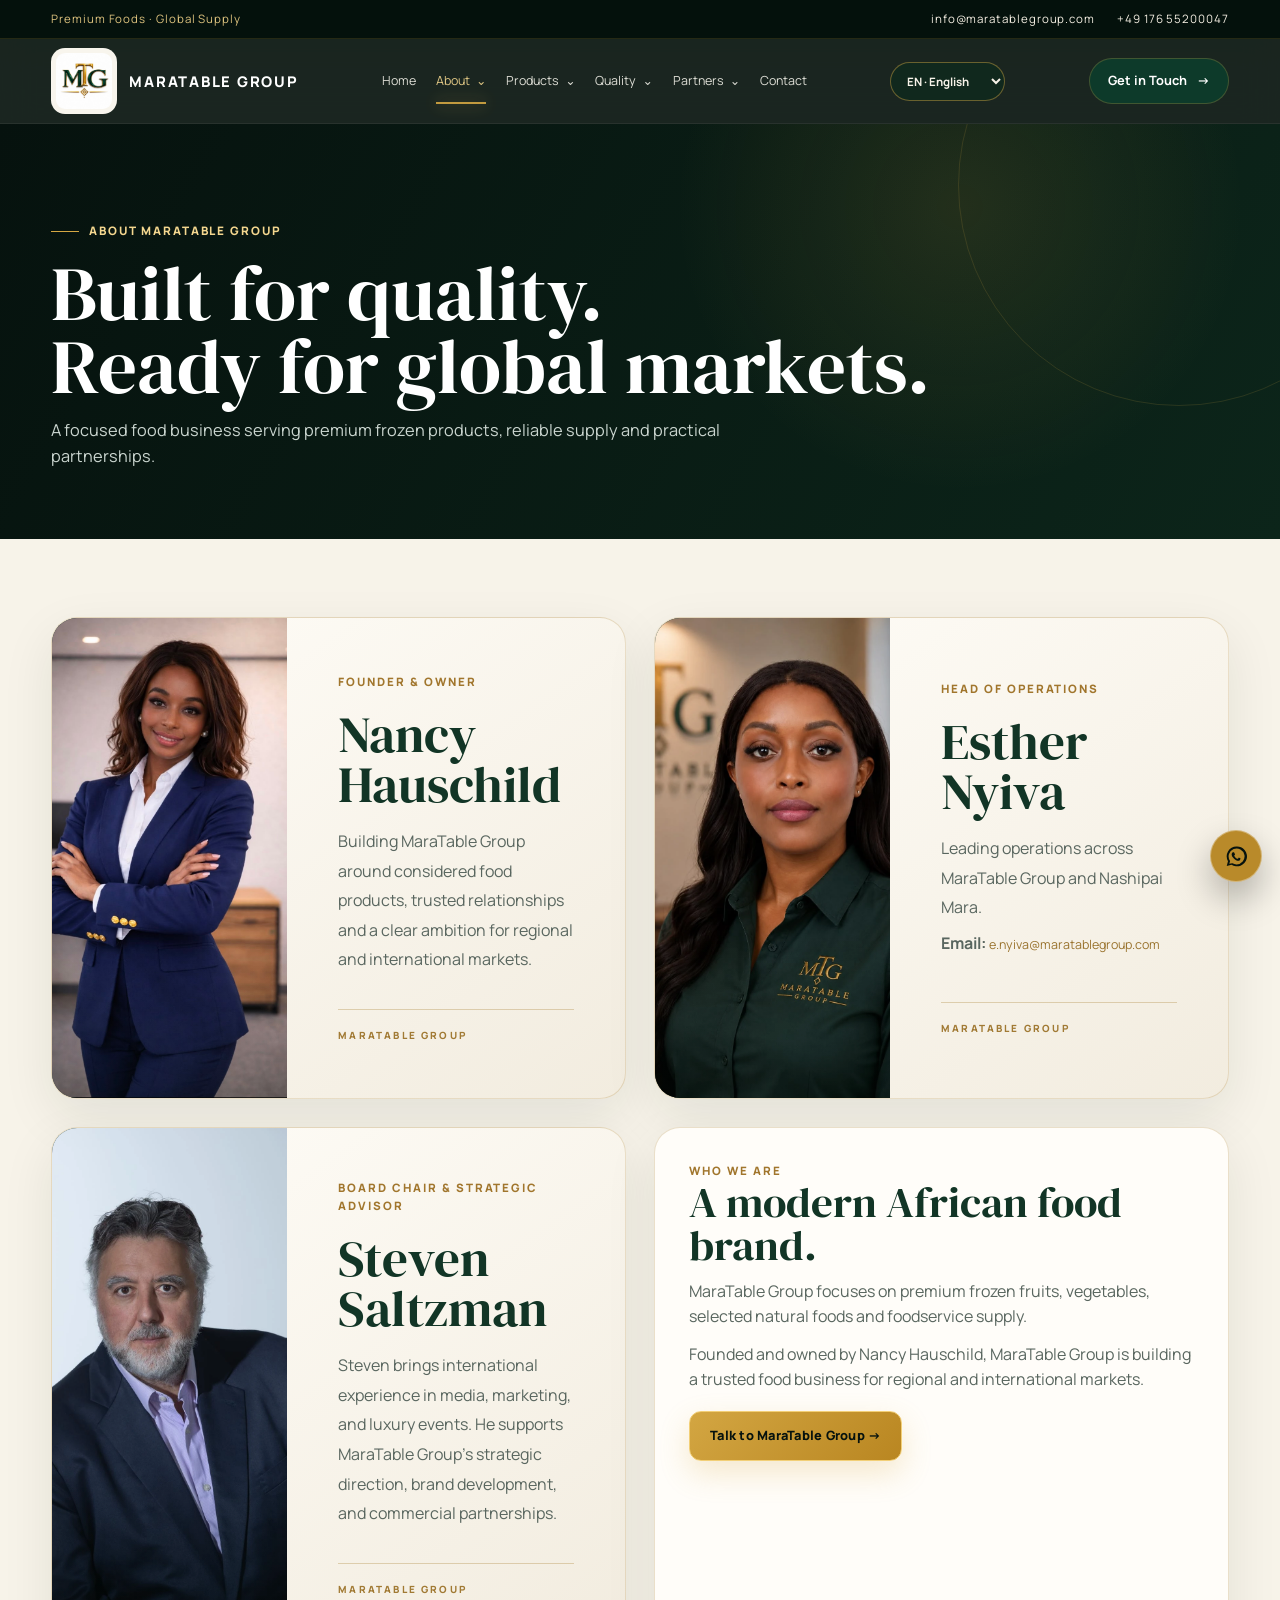
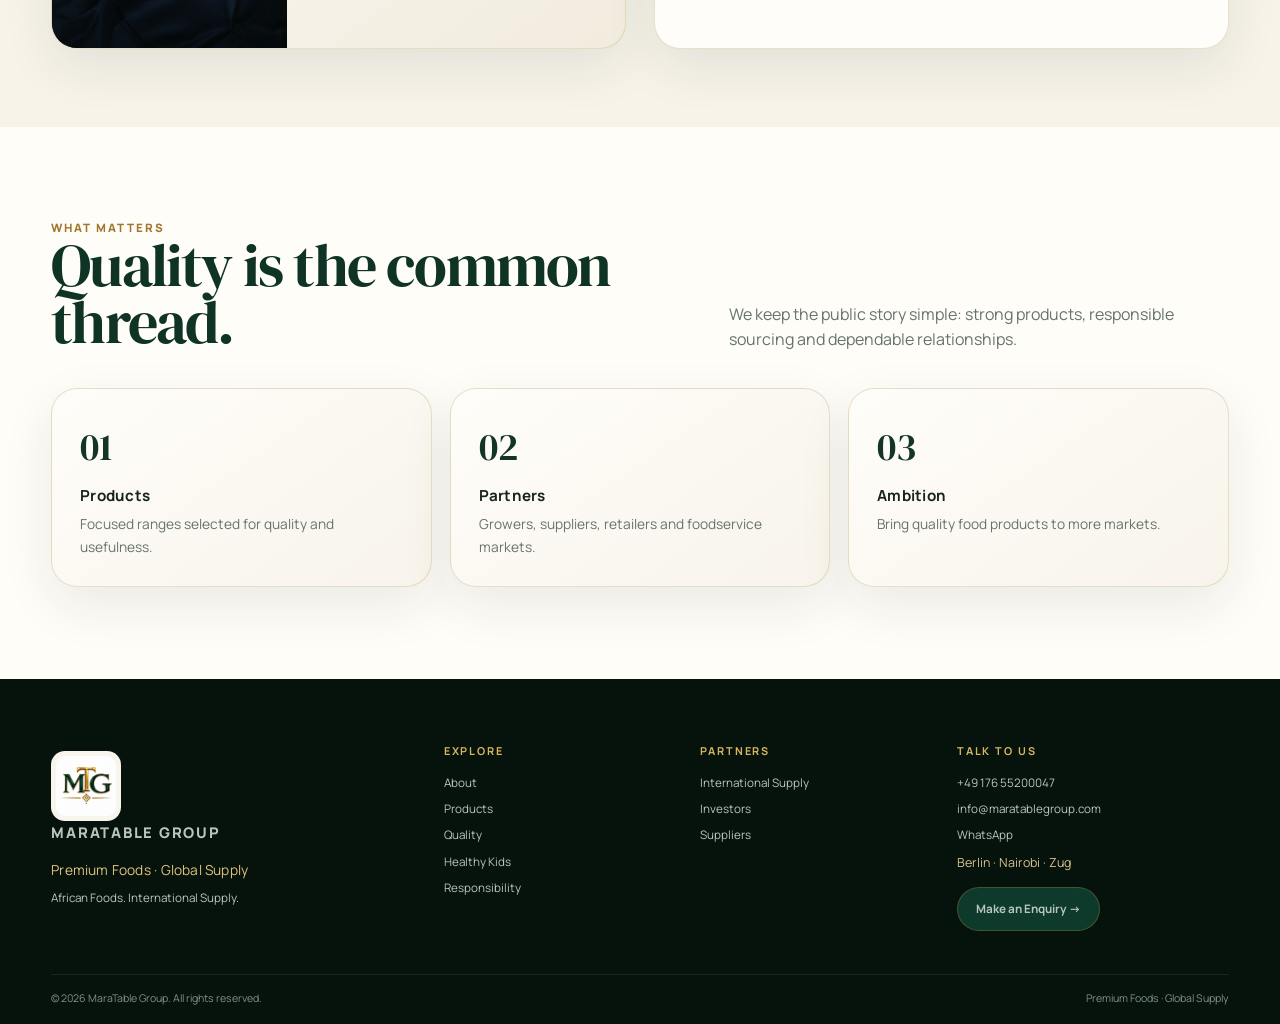
==== company.html @ 949b96d7 "Apply MaraTable V1114 updates and mailto contact form" ====
<!doctype html><html lang="en"><head><meta charset="utf-8"><meta name="viewport" content="width=device-width,initial-scale=1"><title>About MaraTable Group | Founder & Food Supply</title><meta name="description" content="Meet MaraTable Group, founded and owned by Nancy Hauschild, building a focused food business for regional and international markets.">
<link rel="canonical" href="https://www.maratable.com/company.html">
<meta property="og:type" content="website">
<meta property="og:site_name" content="MaraTable Group">
<meta property="og:title" content="About MaraTable Group | Founder & Food Supply">
<meta property="og:description" content="Meet Nancy Hauschild, Founder and Owner, and Esther Nyiva, Operations at MaraTable Group.">
<meta property="og:url" content="https://www.maratable.com/company.html">
<meta property="og:image" content="https://www.maratable.com/assets/hero-farm-harvest.webp">
<meta property="og:image:alt" content="MaraTable Group fresh produce and agricultural harvest">
<meta name="twitter:card" content="summary_large_image">
<meta name="twitter:title" content="About MaraTable Group | Founder & Food Supply">
<meta name="twitter:description" content="Meet Nancy Hauschild, Founder and Owner, and Esther Nyiva, Operations at MaraTable Group.">
<meta name="twitter:image" content="https://www.maratable.com/assets/hero-farm-harvest.webp">
<meta name="keywords" content="MaraTable Group, Nancy Hauschild, Esther Nyiva, Operations, company leadership, African food brand, premium food business">
<link rel="stylesheet" href="styles.css"><meta name="theme-color" content="#06120e"><link rel="icon" href="assets/leaf.svg"><script defer src="analytics.js"></script><script defer src="i18n-dictionary.js"></script><script defer src="i18n.js"></script></head><body><div class="topbar"><div class="wrap"><span>Premium Foods · Global Supply</span><div class="right"><a href="mailto:info@maratablegroup.com">info@maratablegroup.com</a><a href="tel:+4917655200047">+49 176 55200047</a></div></div></div>
<header class="nav"><div class="wrap nav-inner"><a class="brand" href="index.html" aria-label="MaraTable Group home"><img src="assets/mtg-logo.jpg" alt="MaraTable Group"><span class="name">MARATABLE GROUP</span></a><nav class="nav-links" aria-label="Main navigation"><a data-nav="home" href="index.html">Home</a><div class="nav-item"><a data-nav="about" href="company.html" aria-haspopup="true">About <span class="nav-chevron">⌄</span></a><div class="nav-dropdown"><a href="company.html">Our Story</a><a href="company.html#leadership">Leadership &amp; Board</a><a href="company.html#values">Values</a><a href="responsibility.html">Responsibility</a></div></div><div class="nav-item"><a data-nav="products" href="products.html" aria-haspopup="true">Products <span class="nav-chevron">⌄</span></a><div class="nav-dropdown"><a href="products.html#fruits">Fruits</a><a href="products.html#vegetables">Vegetables</a><a href="products.html#frozen">Frozen Foods</a><a href="products.html#snacks">Snacks</a><a href="products.html#pantry">Pantry</a></div></div><div class="nav-item"><a data-nav="quality" href="resources.html" aria-haspopup="true">Quality <span class="nav-chevron">⌄</span></a><div class="nav-dropdown"><a href="resources.html">Quality</a><a href="resources.html#food-safety">Food Safety</a><a href="resources.html#traceability">Sourcing &amp; Traceability</a><a href="resources.html#storage-handling">Storage &amp; Handling</a><a href="healthy-kids.html">Healthy Kids</a></div></div><div class="nav-item"><a data-nav="partners" href="export.html" aria-haspopup="true">Partners <span class="nav-chevron">⌄</span></a><div class="nav-dropdown"><a href="export.html">International Supply</a><a href="investors.html">Investors</a><a href="suppliers.html">Suppliers</a></div></div><a data-nav="contact" href="contact.html">Contact</a></nav><a class="nav-cta" href="contact.html">Get in Touch <span>→</span></a><button class="menu" data-menu aria-label="Open menu" aria-controls="mobile-navigation" aria-expanded="false">☰</button></div><div class="drawer" id="mobile-navigation" aria-label="Mobile navigation"><a href="index.html">Home</a><details><summary>About</summary><a href="company.html">Our Story</a><a href="company.html#leadership">Leadership &amp; Board</a><a href="company.html#values">Values</a><a href="responsibility.html">Responsibility</a></details><details><summary>Products</summary><a href="products.html#fruits">Fruits</a><a href="products.html#vegetables">Vegetables</a><a href="products.html#frozen">Frozen Foods</a><a href="products.html#snacks">Snacks</a><a href="products.html#pantry">Pantry</a></details><details><summary>Quality</summary><a href="resources.html">Quality</a><a href="resources.html#food-safety">Food Safety</a><a href="resources.html#traceability">Sourcing &amp; Traceability</a><a href="resources.html#storage-handling">Storage &amp; Handling</a><a href="healthy-kids.html">Healthy Kids</a></details><details><summary>Partners</summary><a href="export.html">International Supply</a><a href="investors.html">Investors</a><a href="suppliers.html">Suppliers</a></details><a href="contact.html">Contact</a></div></header>

<main>
<section class="page-hero"><div class="wrap"><span class="eyebrow">About MaraTable Group</span><h1>Built for quality.<br>Ready for global markets.</h1><p>A focused food business serving premium frozen products, reliable supply and practical partnerships.</p></div></section>
<section class="content"><div class="wrap content-grid"><article class="executive-card">
  <div class="executive-portrait"><img src="assets/founder-nancy.jpg" alt="Nancy Hauschild, founder and owner of MaraTable Group"></div>
  <div class="executive-details"><span class="kicker">Founder &amp; owner</span><h2>Nancy Hauschild</h2><p>Building MaraTable Group around considered food products, trusted relationships and a clear ambition for regional and international markets.</p><span class="executive-signature">MARATABLE GROUP</span></div>
</article>
<article class="executive-card">
  <div class="executive-portrait"><img src="assets/esther-nyiva.webp" alt="Esther Nyiva, Head of Operations at MaraTable Group and Nashipai Mara" loading="lazy"></div>
  <div class="executive-details">
    <span class="kicker">Head of Operations</span>
    <h2>Esther Nyiva</h2>
    <p>Leading operations across MaraTable Group and Nashipai Mara.</p><p><strong>Email:</strong> <a class="executive-email" href="mailto:e.nyiva@maratablegroup.com">e.nyiva@maratablegroup.com</a></p>
    <span class="executive-signature">MARATABLE GROUP</span>
  </div>
</article>
<article class="executive-card board-member-card">
  <div class="executive-portrait"><img src="assets/steven-saltzman.webp" alt="Steven Saltzman, Board Chair and Strategic Advisor at MaraTable Group" loading="lazy"></div>
  <div class="executive-details">
    <span class="kicker">Board Chair &amp; Strategic Advisor</span>
    <h2>Steven Saltzman</h2>
    <p>Steven brings international experience in media, marketing, and luxury events. He supports MaraTable Group’s strategic direction, brand development, and commercial partnerships.</p>
    <span class="executive-signature">MARATABLE GROUP</span>
  </div>
</article>
<div class="panel"><div class="kicker">Who we are</div><h2>A modern African food brand.</h2><p>MaraTable Group focuses on premium frozen fruits, vegetables, selected natural foods and foodservice supply.</p><p>Founded and owned by Nancy Hauschild, MaraTable Group is building a trusted food business for regional and international markets.</p><a class="btn primary" href="contact.html" style="margin-top:20px">Talk to MaraTable Group →</a></div></div></section>
<section class="section light"><div class="wrap"><div class="section-head"><div><div class="kicker">What matters</div><h2>Quality is the common thread.</h2></div><p>We keep the public story simple: strong products, responsible sourcing and dependable relationships.</p></div><div class="grid-3"><div class="stat-card"><div class="big">01</div><b>Products</b><p>Focused ranges selected for quality and usefulness.</p></div><div class="stat-card"><div class="big">02</div><b>Partners</b><p>Growers, suppliers, retailers and foodservice markets.</p></div><div class="stat-card"><div class="big">03</div><b>Ambition</b><p>Bring quality food products to more markets.</p></div></div></div></section>
</main>
<footer class="footer"><div class="wrap footer-grid"><div class="footer-brand-col"><a class="brand footer-brand" href="index.html"><img src="assets/mtg-logo.jpg" alt="MaraTable Group"><span class="name">MARATABLE GROUP</span></a><p class="footer-tagline">Premium Foods · Global Supply</p><p class="footer-description">African Foods. International Supply.</p></div><div><h4>Explore</h4><a href="company.html">About</a><a href="products.html">Products</a><a href="resources.html">Quality</a><a href="healthy-kids.html">Healthy Kids</a><a href="responsibility.html">Responsibility</a></div><div><h4>Partners</h4><a href="export.html">International Supply</a><a href="investors.html">Investors</a><a href="suppliers.html">Suppliers</a></div><div><h4>Talk to us</h4><a href="tel:+4917655200047">+49 176 55200047</a><a href="mailto:info@maratablegroup.com">info@maratablegroup.com</a><a href="https://wa.me/4917655200047?text=Hello%20MaraTable%20Group%2C%20I%20would%20like%20to%20make%20an%20enquiry." target="_blank" rel="noopener noreferrer">WhatsApp</a><span class="footer-locations">Berlin · Nairobi · Zug</span><a class="nav-cta" style="margin-top:15px;width:max-content" href="contact.html">Make an Enquiry →</a></div></div><div class="wrap footer-bottom"><span>© <span data-year></span> MaraTable Group. All rights reserved.</span><span>Premium Foods · Global Supply</span></div></footer>
<a class="float-wa" href="https://wa.me/4917655200047?text=Hello%20MaraTable%20Group%2C%20I%20would%20like%20to%20make%20an%20enquiry." target="_blank" rel="noopener noreferrer" aria-label="WhatsApp"><svg viewBox="0 0 32 32" width="25" height="25" aria-hidden="true" focusable="false"><path fill="currentColor" d="M16 3.2A12.6 12.6 0 0 0 5.1 22.1L3.5 28l6.1-1.6A12.7 12.7 0 1 0 16 3.2Zm0 22.9a10.2 10.2 0 0 1-5.2-1.4l-.4-.2-3.6.9 1-3.5-.2-.4A10.2 10.2 0 1 1 16 26.1Zm5.6-7.6c-.3-.2-1.8-.9-2.1-1s-.5-.2-.7.2-.8 1-.9 1.2-.3.2-.6.1a8.4 8.4 0 0 1-2.5-1.5 9.3 9.3 0 0 1-1.7-2.1c-.2-.3 0-.5.1-.6l.5-.6c.2-.2.2-.3.3-.5s0-.4 0-.5-.7-1.7-1-2.3c-.2-.5-.5-.4-.7-.4h-.6c-.2 0-.5.1-.8.4s-1.1 1.1-1.1 2.6 1.1 3 1.2 3.2a11.4 11.4 0 0 0 4.4 4c.6.3 1.1.5 1.5.6.6.2 1.2.2 1.7.1.5-.1 1.8-.7 2-1.4.3-.7.3-1.3.2-1.4s-.2-.2-.5-.4Z"/></svg></a>
<script src="script.js"></script></body></html>
---- styles.css ----
@import url('https://fonts.googleapis.com/css2?family=DM+Serif+Display:ital@0;1&family=Manrope:wght@400;500;600;700;800&display=swap');
:root{
  --bg:#06120e;--bg2:#0b1f17;--card:#0d281d;--card2:#123729;--cream:#f7f3e9;--paper:#fffdf8;--ink:#15231c;--muted:#718078;--white:#fff;--gold:#d5a743;--gold2:#f4d78f;--line:rgba(213,167,67,.25);--shadow:0 30px 80px rgba(0,0,0,.28);--display:'2050 Farm','DM Serif Display',Georgia,serif;--sans:'Manrope',system-ui,sans-serif;
}
*{box-sizing:border-box;margin:0;padding:0}html{scroll-behavior:smooth}body{font-family:var(--sans);background:var(--cream);color:var(--ink);line-height:1.55;overflow-x:hidden}a{color:inherit;text-decoration:none}img{max-width:100%;display:block}.wrap{width:min(1280px,92vw);margin:0 auto}.gold{color:var(--gold)}
.topbar{background:#04110c;color:#ddc27e;border-bottom:1px solid rgba(213,167,67,.16);font-size:.72rem;letter-spacing:.08em}.topbar .wrap{height:38px;display:flex;align-items:center;justify-content:space-between;gap:20px}.topbar .right{display:flex;gap:22px;color:#f4eee2}.topbar a:hover{color:var(--gold2)}
.nav{position:sticky;top:0;z-index:70;background:rgba(7,20,15,.92);backdrop-filter:blur(18px);border-bottom:1px solid rgba(255,255,255,.06)}.nav-inner{height:84px;display:flex;align-items:center;justify-content:space-between;gap:24px}.brand{display:flex;align-items:center;gap:11px;color:#fff}.brand img{width:57px;height:57px;border-radius:14px;object-fit:contain;background:#f8f5ed;padding:5px}.brand .name{font-weight:800;letter-spacing:.16em;font-size:1.02rem}.brand small{display:block;color:var(--gold);letter-spacing:.28em;font-size:.62rem;margin-top:2px}.nav-links{display:flex;align-items:center;gap:28px;color:#f2f0e8;font-size:.84rem}.nav-links a{position:relative;padding:30px 0;opacity:.9}.nav-links a:hover{opacity:1;color:#fff}.nav-links a.active{color:var(--gold2)}.nav-links a.active:after{content:"";position:absolute;left:0;right:0;bottom:17px;height:2px;background:var(--gold);box-shadow:0 0 16px rgba(213,167,67,.6)}.nav-cta{display:inline-flex;align-items:center;gap:10px;background:#0d3a2a;border:1px solid var(--line);color:#fff;padding:12px 18px;border-radius:999px;font-weight:700;font-size:.8rem}.nav-cta:hover{transform:translateY(-1px);box-shadow:0 12px 26px rgba(0,0,0,.25)}.menu{display:none;background:none;border:0;color:#fff;font-size:28px}
.drawer{display:none;background:#071912;border-top:1px solid rgba(255,255,255,.06)}.drawer.open{display:grid;padding:15px 4vw 22px;grid-template-columns:repeat(2,1fr);gap:8px}.drawer a{padding:12px 8px;border:1px solid rgba(255,255,255,.06);border-radius:12px;color:#fff}
.hero{position:relative;overflow:hidden;background:radial-gradient(circle at 73% 55%,rgba(213,167,67,.15),transparent 26%),linear-gradient(100deg,#04110c 0%,#0a2017 48%,#0e2b1f 100%);color:#fff}.hero-grid{display:grid;grid-template-columns:48% 52%;min-height:615px;align-items:stretch}.hero-copy{padding:76px 0 54px;display:flex;flex-direction:column;justify-content:center;position:relative;z-index:4}.eyebrow{display:inline-flex;align-items:center;gap:10px;color:var(--gold2);font-size:.73rem;letter-spacing:.16em;font-weight:800;text-transform:uppercase}.eyebrow:before{content:"";width:28px;height:1px;background:var(--gold)}.hero h1{font-family:var(--display);font-weight:400;font-size:clamp(4rem,6vw,6.1rem);line-height:.94;letter-spacing:-.04em;margin:18px 0 20px;max-width:680px}.hero h1 span{color:var(--gold2)}.hero p{max-width:560px;color:#d7ded9;font-size:1.05rem;line-height:1.65}.actions{display:flex;gap:14px;margin:28px 0 28px}.btn{display:inline-flex;align-items:center;justify-content:center;gap:12px;border-radius:12px;padding:14px 20px;font-weight:800;font-size:.8rem;letter-spacing:.02em;border:1px solid rgba(255,255,255,.22);transition:.25s ease}.btn.primary{background:linear-gradient(135deg,#d3a642,#b98621);color:#06120e;border-color:#f2cf77;box-shadow:0 12px 30px rgba(213,167,67,.24)}.btn.secondary{background:rgba(255,255,255,.02);color:#fff;border-color:var(--gold)}.btn:hover{transform:translateY(-2px);box-shadow:0 14px 30px rgba(0,0,0,.22)}
.hero-meta{display:grid;grid-template-columns:repeat(4,1fr);gap:12px;max-width:670px;padding-top:14px;border-top:1px solid rgba(255,255,255,.09)}.hero-meta .item{display:flex;align-items:flex-start;gap:10px}.hero-meta .icon{width:34px;height:34px;border:1px solid var(--gold);border-radius:50%;display:grid;place-items:center;color:var(--gold2);font-size:.78rem;flex:0 0 auto}.hero-meta b{font-size:.75rem;line-height:1.2;display:block}.hero-meta small{display:block;color:#aebbb3;font-size:.64rem;margin-top:4px;line-height:1.35}
.hero-stage{position:relative;min-height:615px;display:flex;align-items:center;justify-content:center;overflow:hidden}.hero-stage:before,.hero-stage:after{content:"";position:absolute;border-radius:50%;filter:blur(1px)}.hero-stage:before{width:560px;height:560px;border:1px solid rgba(213,167,67,.22);box-shadow:0 0 100px rgba(213,167,67,.09) inset}.hero-stage:after{width:820px;height:820px;border:1px dashed rgba(213,167,67,.11);transform:rotate(10deg)}.hero-orb{position:absolute;width:520px;height:520px;border-radius:50%;background:radial-gradient(circle at 50% 50%,rgba(213,167,67,.24),transparent 65%);filter:blur(12px)}
.hero-card{position:absolute;width:245px;border-radius:22px;overflow:hidden;border:1px solid rgba(250,215,133,.55);background:linear-gradient(180deg,rgba(22,50,36,.4),rgba(6,18,12,.95));box-shadow:0 28px 60px rgba(0,0,0,.32),0 0 25px rgba(213,167,67,.18);transition:transform .7s cubic-bezier(.2,.75,.2,1),opacity .5s ease,filter .5s ease;will-change:transform}.hero-card img{width:100%;height:185px;object-fit:cover}.hero-card .hc-body{padding:14px 15px 16px}.hero-card h3{font-size:1.02rem}.hero-card p{font-size:.67rem;color:#c9d0cb;margin-top:3px}.hero-card .hc-row{display:flex;align-items:center;justify-content:space-between;margin-top:13px}.hero-card small{font-size:.6rem;color:var(--gold2);text-transform:uppercase;letter-spacing:.13em}.circle-arrow{width:28px;height:28px;border:1px solid var(--gold);border-radius:50%;display:grid;place-items:center;color:var(--gold2)}
@keyframes floaty{0%,100%{margin-top:0}50%{margin-top:-10px}}
.section{padding:92px 0}.light{background:var(--paper)}.section-head{display:flex;align-items:end;justify-content:space-between;gap:24px;margin-bottom:36px}.section-head .kicker,.kicker{font-size:.72rem;letter-spacing:.17em;text-transform:uppercase;font-weight:800;color:#a1762d}.section h2{font-family:var(--display);font-weight:400;font-size:clamp(2.7rem,4.7vw,4.8rem);line-height:.95;color:#0f3325;letter-spacing:-.03em}.section-head p{max-width:500px;color:#66736c}.link-btn{display:inline-flex;align-items:center;gap:10px;font-weight:800;color:#0f3325;border-bottom:1px solid #c9ab69;padding-bottom:4px;white-space:nowrap}
.products-rail{display:grid;grid-template-columns:repeat(5,1fr);gap:14px}.product-card{position:relative;min-height:365px;border-radius:22px;overflow:hidden;background:#133b2b;box-shadow:0 18px 46px rgba(9,31,23,.14)}.product-card img{position:absolute;inset:0;width:100%;height:100%;object-fit:cover;transition:transform .7s ease}.product-card:after{content:"";position:absolute;inset:0;background:linear-gradient(180deg,rgba(5,16,11,.05),rgba(6,22,15,.92) 83%)}.product-card:hover img{transform:scale(1.06)}.product-card .pcopy{position:absolute;left:18px;right:18px;bottom:18px;z-index:2;color:#fff}.product-card h3{font-size:1.2rem}.product-card p{font-size:.73rem;color:#d5ddd7;margin-top:5px;max-width:210px}.product-card .pcopy-row{display:flex;justify-content:space-between;align-items:end;margin-top:18px}.card-arrow{width:36px;height:36px;border-radius:50%;border:1px solid var(--gold);color:var(--gold2);display:grid;place-items:center}.product-card .tag{font-size:.61rem;text-transform:uppercase;letter-spacing:.14em;color:var(--gold2)}
.band{background:var(--bg);color:#fff;padding:56px 0}.band-grid{display:grid;grid-template-columns:repeat(4,1fr);gap:18px}.band-card{border:1px solid rgba(255,255,255,.1);background:linear-gradient(180deg,rgba(255,255,255,.02),rgba(255,255,255,.01));border-radius:20px;padding:22px;display:flex;gap:14px;align-items:flex-start}.band-card .ico{width:40px;height:40px;border:1px solid var(--gold);border-radius:50%;display:grid;place-items:center;color:var(--gold2);flex:0 0 auto}.band-card b{font-size:.84rem}.band-card p{color:#aeb9b2;font-size:.68rem;margin-top:4px}
.split-feature{display:grid;grid-template-columns:1.05fr .95fr;background:var(--bg);color:#fff;border-radius:26px;overflow:hidden;box-shadow:var(--shadow)}.split-feature .visual{min-height:460px}.split-feature .visual img{width:100%;height:100%;object-fit:cover}.split-feature .copy{padding:60px;display:flex;flex-direction:column;justify-content:center}.split-feature .copy h2{color:#fff}.split-feature .copy p{color:#c7d0cb;max-width:500px;margin:18px 0 25px}.mini-points{display:grid;grid-template-columns:repeat(2,1fr);gap:12px;margin-top:6px}.mini-point{border-top:1px solid rgba(255,255,255,.1);padding-top:14px}.mini-point b{font-size:.78rem}.mini-point p{font-size:.65rem;margin:4px 0 0;color:#9aaba1}
.page-hero{background:radial-gradient(circle at 75% 20%,rgba(213,167,67,.12),transparent 28%),linear-gradient(120deg,#06120e,#0c251a);color:#fff;padding:90px 0 70px;position:relative;overflow:hidden}.page-hero:after{content:"";position:absolute;width:440px;height:440px;border:1px solid rgba(213,167,67,.15);border-radius:50%;right:-120px;top:-160px}.page-hero h1{font-family:var(--display);font-weight:400;font-size:clamp(3.5rem,6vw,5.5rem);line-height:.95;margin-top:16px}.page-hero p{max-width:720px;color:#cad5cf;margin-top:16px;font-size:1.02rem}
.content{padding:78px 0}.content-grid{display:grid;grid-template-columns:1fr 1fr;gap:28px}.panel{background:#fff;border:1px solid #eadfca;border-radius:26px;box-shadow:0 18px 55px rgba(20,42,33,.06);padding:34px}.panel h2,.panel h3{font-family:var(--display);font-weight:400;color:#123526}.panel h2{font-size:2.7rem;line-height:1}.panel h3{font-size:2rem;line-height:1.05}.panel p{color:#59665f;margin-top:13px}.media-card{overflow:hidden;border-radius:26px;background:#0b241a;box-shadow:var(--shadow)}.media-card img{width:100%;height:100%;min-height:430px;object-fit:cover}.grid-3{display:grid;grid-template-columns:repeat(3,1fr);gap:18px}.grid-4{display:grid;grid-template-columns:repeat(4,1fr);gap:18px}.stat-card{background:#fff;border:1px solid #eadfca;border-radius:22px;padding:24px}.stat-card .big{font-family:var(--display);font-size:2.8rem;color:#123526}.stat-card b{display:block;margin-top:8px}.stat-card p{font-size:.75rem;color:#66736c;margin-top:4px}.product-list{display:grid;grid-template-columns:repeat(3,1fr);gap:18px}.catalog-card{background:#fff;border:1px solid #e8deca;border-radius:24px;overflow:hidden;box-shadow:0 16px 40px rgba(20,42,33,.06)}.catalog-card img{width:100%;height:240px;object-fit:cover}.catalog-card .body{padding:20px}.catalog-card h3{font-family:var(--display);font-size:1.8rem;color:#153526}.catalog-card p{font-size:.8rem;color:#66736c;margin-top:8px}.catalog-card .tag{display:inline-block;margin-top:14px;color:#9f762f;border:1px solid #dcc48d;padding:6px 10px;border-radius:999px;font-size:.61rem;font-weight:800;text-transform:uppercase;letter-spacing:.12em}.contact-layout{display:grid;grid-template-columns:1.1fr .9fr;gap:22px}.contact-card{background:#0a2419;color:#fff;border-radius:28px;padding:34px;box-shadow:var(--shadow)}.contact-row{display:flex;gap:12px;align-items:center;padding:15px 0;border-bottom:1px solid rgba(255,255,255,.09);color:#e1e8e3}.contact-form{display:grid;gap:12px}.contact-form label{font-size:.72rem;font-weight:800;color:#31443a}.contact-form input,.contact-form textarea,.contact-form select{width:100%;padding:14px 15px;border-radius:12px;border:1px solid #dcd1ba;background:#fff;font:inherit}.contact-form textarea{min-height:160px;resize:vertical}
.footer{background:#06130d;color:#fff;padding:64px 0 18px}.footer-grid{display:grid;grid-template-columns:1.6fr 1fr 1fr 1.2fr;gap:30px}.footer .brand{margin-bottom:15px}.footer h4{font-size:.68rem;letter-spacing:.17em;text-transform:uppercase;color:#d9b65e;margin-bottom:14px}.footer a,.footer p{color:#b9c6be;font-size:.73rem;display:block;margin:8px 0}.footer a:hover{color:#fff}.footer-bottom{margin-top:35px;padding-top:15px;border-top:1px solid rgba(255,255,255,.08);color:#819089;font-size:.66rem;display:flex;justify-content:space-between;gap:20px}.float-wa{position:fixed;right:18px;bottom:18px;width:52px;height:52px;border-radius:50%;display:grid;place-items:center;background:#b98a2a;color:#06120e;font-weight:900;z-index:80;box-shadow:0 16px 35px rgba(0,0,0,.28)}
.fade{animation:fade .8s ease both}@keyframes fade{from{opacity:0;transform:translateY(12px)}to{opacity:1;transform:none}}
@media(max-width:1100px){.nav-links{gap:18px}.nav-links a{font-size:.75rem}.hero-grid{grid-template-columns:1fr}.hero-copy{padding:64px 0 42px}.hero-stage{min-height:560px}.products-rail{grid-template-columns:repeat(3,1fr)}.band-grid{grid-template-columns:repeat(2,1fr)}.grid-4{grid-template-columns:repeat(2,1fr)}.product-list{grid-template-columns:repeat(2,1fr)}}
@media(max-width:820px){.topbar .right{display:none}.nav-links,.nav-cta{display:none}.menu{display:block}.hero h1{font-size:clamp(3.5rem,12vw,5.2rem)}.hero-meta{grid-template-columns:repeat(2,1fr)}.hero-stage{min-height:510px}.hero-card{width:205px}.hero-card img{height:150px}.section-head{align-items:flex-start;flex-direction:column}.split-feature,.content-grid,.contact-layout{grid-template-columns:1fr}.split-feature .copy{padding:40px}.media-card img{min-height:350px}.footer-grid{grid-template-columns:repeat(2,1fr)}}
@media(max-width:560px){.wrap{width:min(100% - 28px,1280px)}.nav-inner{height:72px}.brand img{width:48px;height:48px}.brand .name{font-size:.9rem}.hero-copy{padding:52px 0 34px}.hero h1{font-size:clamp(3rem,15vw,4.2rem)}.hero p{font-size:.9rem}.actions{flex-direction:column;align-items:flex-start}.hero-meta{gap:10px}.hero-stage{min-height:430px}.hero-stage:before{width:390px;height:390px}.hero-stage:after{width:580px;height:580px}.hero-card{width:155px;border-radius:18px}.hero-card img{height:110px}.hero-card .hc-body{padding:11px}.hero-card h3{font-size:.82rem}.hero-card p{font-size:.56rem}.hero-dots{right:50%;transform:translateX(50%)}.section{padding:70px 0}.products-rail{display:flex;overflow:auto;scroll-snap-type:x mandatory;padding-bottom:8px}.product-card{min-width:78vw;scroll-snap-align:start}.band-grid,.grid-3,.grid-4,.product-list,.footer-grid{grid-template-columns:1fr}.page-hero{padding:68px 0 52px}.page-hero h1{font-size:clamp(3rem,13vw,4.2rem)}.panel{padding:24px}.split-feature .copy{padding:32px 24px}.mini-points{grid-template-columns:1fr}.footer-bottom{flex-direction:column}.drawer.open{grid-template-columns:1fr}}


/* === MARATABLE GLOBAL PREMIUM ART DIRECTION V2 === */
.hero-v2{position:relative;min-height:760px;background:
radial-gradient(circle at 82% 45%,rgba(213,167,67,.16),transparent 24%),
radial-gradient(circle at 15% 20%,rgba(255,255,255,.04),transparent 22%),
linear-gradient(120deg,#04110c 0%,#0a2017 52%,#102b1f 100%);overflow:hidden}
.hero-v2:before{content:"";position:absolute;inset:0;background-image:linear-gradient(rgba(255,255,255,.018) 1px,transparent 1px),linear-gradient(90deg,rgba(255,255,255,.018) 1px,transparent 1px);background-size:72px 72px;mask-image:linear-gradient(90deg,rgba(0,0,0,.6),transparent 72%)}
.hero-v2-grid{min-height:760px;display:grid;grid-template-columns:48% 52%;align-items:center;position:relative;z-index:1}
.hero-v2-copy{padding:90px 0 80px}.hero-v2 h1{font-family:var(--display);font-size:clamp(4.5rem,8vw,8rem);line-height:.84;letter-spacing:-.06em;font-weight:400;margin:22px 0 26px;color:#fff}.hero-v2 h1 em{color:var(--gold2);font-style:italic}.hero-v2-copy>p{max-width:540px;font-size:1.08rem;color:#cbd5ce;line-height:1.7}.hero-proof{display:flex;align-items:center;gap:13px;margin-top:34px;color:#aebbb3;font-size:.68rem;text-transform:uppercase;letter-spacing:.13em;font-weight:800}.hero-proof i{width:4px;height:4px;border-radius:50%;background:var(--gold)}
.hero-v2-visual{position:relative;height:650px}.hero-ring{position:absolute;width:610px;height:610px;border:1px solid rgba(213,167,67,.24);border-radius:50%;top:50%;left:52%;transform:translate(-50%,-50%)}.hero-ring:after{content:"";position:absolute;inset:28px;border:1px dashed rgba(213,167,67,.18);border-radius:50%;animation:spinSlow 36s linear infinite}
@keyframes spinSlow{to{transform:rotate(360deg)}}
.hero-image{position:absolute;overflow:hidden;background:#133b2b;box-shadow:0 34px 100px rgba(0,0,0,.42);border:1px solid rgba(255,255,255,.12)}.hero-image img{width:100%;height:100%;object-fit:cover}.hero-image-main{width:360px;height:470px;left:18%;top:90px;border-radius:180px 180px 26px 26px;transform:rotate(3deg);z-index:2}.hero-image-main:after{content:"";position:absolute;inset:0;background:linear-gradient(180deg,transparent 55%,rgba(4,17,12,.28))}
.hero-image-mango{width:185px;height:225px;right:2%;top:58px;border-radius:24px;transform:rotate(8deg);z-index:3}.hero-image-pine{width:200px;height:210px;right:0;bottom:62px;border-radius:24px;transform:rotate(-7deg);z-index:4}.hero-stamp{position:absolute;left:5%;bottom:80px;width:115px;height:115px;border:1px solid var(--gold);border-radius:50%;display:grid;place-items:center;text-align:center;font-size:.63rem;letter-spacing:.17em;color:var(--gold2);line-height:1.55;transform:rotate(-11deg);z-index:5}.hero-stamp span{font-size:1.1rem}.hero-note{position:absolute;right:5%;top:310px;color:#e6d49b;font-size:.58rem;letter-spacing:.18em;line-height:1.7;writing-mode:vertical-rl}
.statement{padding:145px 0 125px;background:#f7f3e9}.statement-grid{display:grid;grid-template-columns:22% 1.1fr .85fr;gap:35px;align-items:start}.statement h2{font-family:var(--display);font-size:clamp(3.7rem,6vw,6.5rem);line-height:.9;letter-spacing:-.055em;color:#123526;font-weight:400}.statement p{font-size:1rem;color:#65736b;line-height:1.8;padding-top:18px;max-width:440px}
.product-editorial{padding:110px 0;background:#fffdf8}.editorial-head{margin-bottom:42px}.editorial-grid{display:grid;grid-template-columns:1.35fr .85fr .85fr;gap:16px}.feature-tile{position:relative;min-height:560px;border-radius:28px;overflow:hidden;background:#143b2b;color:#fff;display:block}.feature-tile img{width:100%;height:100%;position:absolute;inset:0;object-fit:cover;transition:transform 1s cubic-bezier(.2,.8,.2,1)}.feature-tile:after{content:"";position:absolute;inset:0;background:linear-gradient(180deg,rgba(4,17,12,.03) 30%,rgba(4,17,12,.88) 100%)}.feature-tile>div{position:absolute;inset:auto 28px 28px;z-index:2}.feature-tile span{font-size:.62rem;text-transform:uppercase;letter-spacing:.17em;color:#ecd99f}.feature-tile h3{font-family:var(--display);font-size:clamp(2.2rem,3.5vw,4rem);line-height:.88;font-weight:400;margin:12px 0 22px}.feature-tile b{font-size:.72rem;border-bottom:1px solid rgba(255,255,255,.5);padding-bottom:5px}.feature-tile:hover img{transform:scale(1.06)}.fruit-tile{min-height:600px}.veg-tile{margin-top:72px;min-height:455px}.honey-tile{min-height:455px;margin-top:135px}
.dark-editorial{background:#07170f;padding:110px 0}.dark-grid{display:grid;grid-template-columns:.9fr 1.1fr;gap:80px;align-items:center}.dark-copy h2{font-family:var(--display);font-size:clamp(4rem,6vw,6.8rem);font-weight:400;line-height:.88;color:#fff;letter-spacing:-.055em;margin:22px 0}.dark-copy h2 em{font-style:italic;color:var(--gold2)}.dark-copy p{color:#aebbb3;line-height:1.8;max-width:520px;margin-bottom:30px}.dark-image{height:580px;position:relative;border-radius:28px;overflow:hidden}.dark-image img{width:100%;height:100%;object-fit:cover}.dark-image:after{content:"";position:absolute;inset:0;background:linear-gradient(90deg,rgba(0,0,0,.22),transparent)}.image-caption{position:absolute;left:28px;bottom:26px;color:#fff;font-size:.66rem;letter-spacing:.19em;line-height:1.6;z-index:2}
.category-strip{padding:95px 0;background:#e9e1d2}.category-strip-grid{display:grid;grid-template-columns:repeat(4,1fr);gap:1px;background:#cfc3ad}.category-strip-grid>div{background:#e9e1d2;padding:28px 25px 42px;min-height:220px;transition:.3s}.category-strip-grid>div:hover{background:#ded3bd;transform:translateY(-5px)}.category-strip span{font-size:.65rem;color:#a1762d;letter-spacing:.14em}.category-strip h3{font-family:var(--display);font-weight:400;color:#123526;font-size:2.5rem;line-height:.95;margin-top:42px}
.partner-call{padding:120px 0;background:#fffdf8}.partner-box{border-top:1px solid #d7c8ac;border-bottom:1px solid #d7c8ac;padding:75px 0;display:grid;grid-template-columns:1.2fr .8fr;gap:50px;align-items:end}.partner-box h2{font-family:var(--display);font-size:clamp(3.5rem,6vw,6.5rem);font-weight:400;line-height:.9;letter-spacing:-.05em;color:#123526;margin-top:15px}.partner-side p{color:#65736b;line-height:1.8;margin-bottom:24px;max-width:410px}
@media(max-width:1000px){.hero-v2-grid{grid-template-columns:1fr;min-height:auto}.hero-v2-copy{padding:82px 0 20px}.hero-v2-visual{height:560px}.statement-grid{grid-template-columns:1fr;gap:22px}.statement p{padding-top:0}.editorial-grid{grid-template-columns:1fr 1fr}.fruit-tile{grid-row:span 2}.veg-tile,.honey-tile{margin-top:0}.dark-grid{grid-template-columns:1fr;gap:45px}.partner-box{grid-template-columns:1fr}.nav-links{gap:14px;font-size:.72rem}}
@media(max-width:700px){.hero-v2{min-height:auto}.hero-v2-copy{padding:65px 0 10px}.hero-v2 h1{font-size:clamp(3.9rem,16vw,5.4rem)}.hero-v2-copy>p{font-size:1rem}.actions{flex-direction:column;align-items:stretch}.hero-v2-visual{height:430px;margin-top:5px}.hero-ring{width:400px;height:400px;left:50%}.hero-image-main{width:240px;height:315px;left:11%;top:55px}.hero-image-mango{width:125px;height:155px;right:1%;top:34px}.hero-image-pine{width:140px;height:145px;right:1%;bottom:28px}.hero-stamp{width:82px;height:82px;font-size:.47rem;left:0;bottom:35px}.hero-note{display:none}.statement{padding:90px 0}.statement h2{font-size:clamp(3.3rem,15vw,5rem)}.product-editorial,.dark-editorial{padding:80px 0}.editorial-grid{grid-template-columns:1fr}.feature-tile,.fruit-tile,.veg-tile,.honey-tile{min-height:440px;margin-top:0}.dark-image{height:420px}.category-strip-grid{grid-template-columns:1fr 1fr}.category-strip-grid>div{min-height:165px}.category-strip h3{font-size:2rem;margin-top:25px}.partner-call{padding:85px 0}.partner-box{padding:55px 0}.hero-proof{flex-wrap:wrap}.topbar{display:none}}


/* MARATABLE V2 ART DIRECTION */
.hero-v2{min-height:760px;background:radial-gradient(circle at 80% 40%,rgba(213,167,67,.16),transparent 28%),linear-gradient(120deg,#04110c,#0b251a);color:#fff;overflow:hidden}.hero-v2-grid{min-height:760px;display:grid;grid-template-columns:48% 52%;align-items:center}.hero-v2 h1{font-family:var(--display);font-size:clamp(4.5rem,8vw,8rem);line-height:.84;letter-spacing:-.06em;font-weight:400;margin:22px 0}.hero-v2 h1 em{color:var(--gold2)}.hero-v2-copy>p{max-width:540px;font-size:1.08rem;color:#cbd5ce;line-height:1.7}.hero-proof{display:flex;gap:13px;margin-top:34px;color:#aebbb3;font-size:.68rem;text-transform:uppercase;letter-spacing:.13em;font-weight:800}.hero-proof i{width:4px;height:4px;border-radius:50%;background:var(--gold)}.hero-v2-visual{position:relative;height:650px}.hero-ring{position:absolute;width:610px;height:610px;border:1px solid rgba(213,167,67,.24);border-radius:50%;top:50%;left:52%;transform:translate(-50%,-50%)}.hero-ring:after{content:"";position:absolute;inset:28px;border:1px dashed rgba(213,167,67,.18);border-radius:50%;animation:spinSlow 36s linear infinite}@keyframes spinSlow{to{transform:rotate(360deg)}}.hero-image{position:absolute;overflow:hidden;background:#133b2b;box-shadow:0 34px 100px rgba(0,0,0,.42);border:1px solid rgba(255,255,255,.12)}.hero-image img{width:100%;height:100%;object-fit:cover}.hero-image-main{width:360px;height:470px;left:18%;top:90px;border-radius:180px 180px 26px 26px;transform:rotate(3deg);z-index:2}.hero-image-mango{width:185px;height:225px;right:2%;top:58px;border-radius:24px;transform:rotate(8deg);z-index:3}.hero-image-pine{width:200px;height:210px;right:0;bottom:62px;border-radius:24px;transform:rotate(-7deg);z-index:4}.hero-stamp{position:absolute;left:5%;bottom:80px;width:115px;height:115px;border:1px solid var(--gold);border-radius:50%;display:grid;place-items:center;text-align:center;font-size:.63rem;letter-spacing:.17em;color:var(--gold2);line-height:1.55;transform:rotate(-11deg);z-index:5}.hero-note{position:absolute;right:5%;top:310px;color:#e6d49b;font-size:.58rem;letter-spacing:.18em;line-height:1.7;writing-mode:vertical-rl}.statement{padding:145px 0 125px;background:#f7f3e9}.statement-grid{display:grid;grid-template-columns:22% 1.1fr .85fr;gap:35px;align-items:start}.statement h2{font-family:var(--display);font-size:clamp(3.7rem,6vw,6.5rem);line-height:.9;letter-spacing:-.055em;color:#123526;font-weight:400}.statement p{font-size:1rem;color:#65736b;line-height:1.8;padding-top:18px;max-width:440px}.product-editorial{padding:110px 0;background:#fffdf8}.editorial-grid{display:grid;grid-template-columns:1.35fr .85fr .85fr;gap:16px}.feature-tile{position:relative;min-height:560px;border-radius:28px;overflow:hidden;background:#143b2b;color:#fff;display:block}.feature-tile img{width:100%;height:100%;position:absolute;inset:0;object-fit:cover;transition:transform 1s}.feature-tile:after{content:"";position:absolute;inset:0;background:linear-gradient(180deg,transparent 30%,rgba(4,17,12,.88))}.feature-tile>div{position:absolute;inset:auto 28px 28px;z-index:2}.feature-tile span{font-size:.62rem;text-transform:uppercase;letter-spacing:.17em;color:#ecd99f}.feature-tile h3{font-family:var(--display);font-size:clamp(2.2rem,3.5vw,4rem);line-height:.88;font-weight:400;margin:12px 0 22px}.feature-tile b{font-size:.72rem;border-bottom:1px solid rgba(255,255,255,.5);padding-bottom:5px}.feature-tile:hover img{transform:scale(1.06)}.fruit-tile{min-height:600px}.veg-tile{margin-top:72px;min-height:455px}.honey-tile{min-height:455px;margin-top:135px}.dark-editorial{background:#07170f;padding:110px 0}.dark-grid{display:grid;grid-template-columns:.9fr 1.1fr;gap:80px;align-items:center}.dark-copy h2{font-family:var(--display);font-size:clamp(4rem,6vw,6.8rem);font-weight:400;line-height:.88;color:#fff;letter-spacing:-.055em;margin:22px 0}.dark-copy h2 em{font-style:italic;color:var(--gold2)}.dark-copy p{color:#aebbb3;line-height:1.8;max-width:520px;margin-bottom:30px}.dark-image{height:580px;position:relative;border-radius:28px;overflow:hidden}.dark-image img{width:100%;height:100%;object-fit:cover}.image-caption{position:absolute;left:28px;bottom:26px;color:#fff;font-size:.66rem;letter-spacing:.19em;line-height:1.6}.category-strip{padding:95px 0;background:#e9e1d2}.category-strip-grid{display:grid;grid-template-columns:repeat(4,1fr);gap:1px;background:#cfc3ad}.category-strip-grid>div{background:#e9e1d2;padding:28px 25px 42px;min-height:220px}.category-strip span{font-size:.65rem;color:#a1762d;letter-spacing:.14em}.category-strip h3{font-family:var(--display);font-weight:400;color:#123526;font-size:2.5rem;line-height:.95;margin-top:42px}.partner-call{padding:120px 0;background:#fffdf8}.partner-box{border-top:1px solid #d7c8ac;border-bottom:1px solid #d7c8ac;padding:75px 0;display:grid;grid-template-columns:1.2fr .8fr;gap:50px;align-items:end}.partner-box h2{font-family:var(--display);font-size:clamp(3.5rem,6vw,6.5rem);font-weight:400;line-height:.9;letter-spacing:-.05em;color:#123526;margin-top:15px}.partner-side p{color:#65736b;line-height:1.8;margin-bottom:24px;max-width:410px}
@media(max-width:1000px){.hero-v2-grid{grid-template-columns:1fr;min-height:auto}.hero-v2-copy{padding:82px 0 20px}.hero-v2-visual{height:560px}.statement-grid{grid-template-columns:1fr;gap:22px}.statement p{padding-top:0}.editorial-grid{grid-template-columns:1fr 1fr}.fruit-tile{grid-row:span 2}.veg-tile,.honey-tile{margin-top:0}.dark-grid{grid-template-columns:1fr;gap:45px}.partner-box{grid-template-columns:1fr}}@media(max-width:700px){.hero-v2 h1{font-size:clamp(3.9rem,16vw,5.4rem)}.hero-v2-copy{padding:65px 0 10px}.actions{flex-direction:column}.hero-v2-visual{height:430px}.hero-ring{width:400px;height:400px;left:50%}.hero-image-main{width:240px;height:315px;left:11%;top:55px}.hero-image-mango{width:125px;height:155px;right:1%;top:34px}.hero-image-pine{width:140px;height:145px;right:1%;bottom:28px}.hero-stamp{width:82px;height:82px;font-size:.47rem;left:0;bottom:35px}.hero-note{display:none}.statement{padding:90px 0}.product-editorial,.dark-editorial{padding:80px 0}.editorial-grid{grid-template-columns:1fr}.feature-tile,.fruit-tile,.veg-tile,.honey-tile{min-height:440px;margin-top:0}.dark-image{height:420px}.category-strip-grid{grid-template-columns:1fr 1fr}.category-strip-grid>div{min-height:165px}.category-strip h3{font-size:2rem;margin-top:25px}.partner-call{padding:85px 0}.partner-box{padding:55px 0}.topbar{display:none}}

/* Contact form states */
.form-status{font-size:.86rem;line-height:1.5;margin:0}.form-status:empty{display:none}.form-status.success{color:#176b3a}.form-status.error{color:#a32626}.form-note{font-size:.72rem;color:#65736b;line-height:1.5}.form-honeypot{position:absolute!important;left:-10000px!important;width:1px!important;height:1px!important;overflow:hidden!important}

/* Multilingual selector */
.language-select{appearance:auto;background:#10281d;border:1px solid rgba(213,167,67,.45);color:#f7f3e9;border-radius:999px;padding:10px 12px;font:700 .72rem Manrope,Arial,sans-serif;max-width:148px;min-width:78px;cursor:pointer;outline-offset:3px}.language-select:focus-visible{outline:2px solid #f4d78f}.language-select option{background:#10281d;color:#fff}@media(max-width:1100px){.language-select{margin-left:auto;max-width:130px}}@media(max-width:700px){.language-select{max-width:115px;font-size:.66rem;padding:9px 8px}.nav-inner{gap:10px}.brand img{width:47px;height:47px}.brand .name{font-size:.9rem}}


/* === MARATABLE FINAL RELEASE: CONSISTENT EDITORIAL CARD SYSTEM === */
:root{--mt-card-radius:26px;--mt-card-border:rgba(178,145,77,.28);--mt-card-shadow:0 18px 52px rgba(12,35,25,.085);--mt-card-shadow-hover:0 26px 66px rgba(12,35,25,.14)}
.panel,.stat-card,.catalog-card,.media-card,.contact-card,.executive-card,.feature-tile,.partner-box{
  border-radius:var(--mt-card-radius);
}
.panel,.stat-card,.catalog-card,.executive-card{
  border:1px solid var(--mt-card-border);
  box-shadow:var(--mt-card-shadow);
  transition:transform .35s ease,box-shadow .35s ease,border-color .35s ease;
}
.stat-card:hover,.catalog-card:hover,.panel:hover,.executive-card:hover{
  transform:translateY(-4px);
  box-shadow:var(--mt-card-shadow-hover);
  border-color:rgba(178,145,77,.5);
}
.catalog-card{display:flex;flex-direction:column;background:#fffdf9}
.catalog-card img{display:block;width:100%;height:clamp(220px,23vw,310px);object-fit:cover;background:#e9e1d2}
.catalog-card .body{display:flex;flex:1;flex-direction:column;align-items:flex-start;padding:24px}
.catalog-card h3{font-size:clamp(1.65rem,2.1vw,2.05rem);line-height:1.04}
.catalog-card p{font-size:.9rem;line-height:1.7;color:#65736b}
.catalog-card .tag{margin-top:auto;padding-top:18px}
.stat-card{background:linear-gradient(145deg,#fffdf9,#f8f4eb);padding:28px}
.stat-card .big{font-size:clamp(2.1rem,3vw,2.8rem)}
.stat-card b{font-size:.95rem;letter-spacing:.015em}
.stat-card p{font-size:.86rem;line-height:1.7}
.panel{background:#fffdf9}
.media-card{border:1px solid rgba(178,145,77,.24);box-shadow:var(--mt-card-shadow)}
.contact-card{border:1px solid rgba(213,167,67,.32);background:linear-gradient(145deg,#0c2b1e,#06150f)}
.feature-tile{box-shadow:var(--mt-card-shadow)}
.feature-tile:focus-visible,.btn:focus-visible,.nav a:focus-visible,.drawer a:focus-visible,.float-wa:focus-visible{
  outline:3px solid #d8b65f;outline-offset:4px
}
.executive-card{display:grid;grid-template-columns:minmax(220px,.82fr) 1.18fr;overflow:hidden;background:linear-gradient(145deg,#fffdf8,#f2ecdf);min-height:480px}
.executive-portrait{position:relative;min-height:480px;background:#102b20;overflow:hidden}
.executive-portrait:after{content:"";position:absolute;inset:0;background:linear-gradient(180deg,transparent 65%,rgba(4,17,12,.28))}
.executive-portrait img{display:block;width:100%;height:100%;min-height:480px;object-fit:cover;object-position:center 28%}
.executive-details{display:flex;flex-direction:column;justify-content:center;padding:clamp(28px,4vw,58px)}
.executive-details h2{font-family:var(--display);font-weight:400;color:#123526;font-size:clamp(2.5rem,4vw,4.2rem);line-height:.98;margin:18px 0}
.executive-details p{max-width:480px;color:#59665f;line-height:1.85;font-size:1rem}
.executive-signature{margin-top:34px;padding-top:18px;border-top:1px solid rgba(178,145,77,.38);font-size:.62rem;letter-spacing:.22em;color:#a17a34;font-weight:800}
.hero-carousel .hero-card{transition:transform .85s cubic-bezier(.2,.75,.2,1),opacity .7s ease,filter .7s ease;will-change:transform,opacity;backface-visibility:hidden}
.hero-carousel .hero-card img{display:block}
.hero-carousel .hero-card:after{pointer-events:none}
.hero-dots{position:absolute;left:50%;bottom:24px;transform:translateX(-50%);z-index:12;display:flex;gap:9px;align-items:center;padding:9px 13px;border:1px solid rgba(255,255,255,.18);border-radius:999px;background:rgba(5,20,14,.58);backdrop-filter:blur(12px)}
.hero-dots button{width:7px;height:7px;padding:0;border:0;border-radius:50%;background:rgba(255,255,255,.55);cursor:pointer;transition:width .25s ease,background .25s ease}
.hero-dots button.active{width:24px;border-radius:99px;background:#e1bd67}
.hero-dots button:focus-visible{outline:2px solid #fff;outline-offset:4px}
.form-status{min-height:1.4em}
.contact-form button:disabled{opacity:.65;cursor:wait;transform:none}
.float-wa{border:1px solid rgba(255,255,255,.35);transition:transform .25s ease,box-shadow .25s ease}
.float-wa:hover{transform:translateY(-3px);box-shadow:0 20px 42px rgba(0,0,0,.32)}
a[target="_blank"]{text-underline-offset:3px}
@media(max-width:820px){
  .executive-card{grid-template-columns:1fr}
  .executive-portrait,.executive-portrait img{min-height:390px;max-height:520px}
  .executive-details{padding:30px}
}
@media(max-width:560px){
  .catalog-card img{height:245px}
  .catalog-card .body{padding:21px}
  .stat-card{padding:23px}
  .hero-carousel .hero-image-main{left:11%;top:55px}
  .hero-carousel .hero-image-mango{right:1%;top:34px}
  .hero-carousel .hero-image-pine{right:1%;bottom:28px}
  .hero-dots{bottom:4px}
  .executive-portrait,.executive-portrait img{min-height:350px}
}
@media(prefers-reduced-motion:reduce){
  *,*:before,*:after{scroll-behavior:auto!important;animation-duration:.01ms!important;animation-iteration-count:1!important;transition-duration:.01ms!important}
  .hero-carousel .hero-card{will-change:auto}
}

/* MaraTable Group release additions */
.executive-email{display:inline-block;margin:10px 0 12px;color:#9a742f;font-size:.78rem;text-decoration:none}
.executive-email:hover{text-decoration:underline}
.healthy-kids-feature .media-card img{min-height:390px}
@media(max-width:760px){.healthy-kids-feature .media-card img{min-height:280px}}

/* Final release: fourth hero carousel card for the coffee range */
.hero-image-coffee{width:170px;height:190px;left:1%;bottom:54px;border-radius:22px;transform:rotate(6deg);z-index:1}
.hero-image-coffee img{object-position:center}
@media(max-width:1100px){
  .hero-image-coffee{width:150px;height:168px;left:0;bottom:36px}
}
@media(max-width:560px){
  .hero-v2{min-height:700px}
  .hero-v2-grid{min-height:700px}
  .hero-v2-visual{height:440px;max-width:100%;overflow:hidden}
  .hero-image-main{width:clamp(210px,64vw,300px);height:330px;left:15%;top:45px}
  .hero-image-mango{width:120px;height:145px;right:0;top:22px}
  .hero-image-pine{width:130px;height:140px;right:0;bottom:42px}
  .hero-image-coffee{width:112px;height:128px;left:0;bottom:34px}
  .hero-stamp{width:78px;height:78px;left:0;bottom:10px;font-size:.48rem}
  .hero-note{right:2%;top:210px;font-size:.48rem}
  .hero-dots{bottom:8px}
}
@media(prefers-reduced-motion:reduce){
  .hero-carousel .hero-card{transition:none!important}
  .hero-ring{animation:none!important}
}

.executive-specialty{color:#9a742f;font-size:.78rem;font-weight:700;letter-spacing:.035em;margin-top:-2px}

/* Final release: prevent horizontal canvas overflow and the white strip at the right edge. */
html,body{width:100%;max-width:100%;overflow-x:clip}
body{min-width:0}
main,header,footer,section{max-width:100%}
img,video,iframe{max-width:100%}
.channel-note{margin:22px auto 0;max-width:1280px;color:#65736b;font-size:.88rem;line-height:1.7}
.board-member-card .board-member-mark{min-height:480px;display:grid;place-items:center;background:linear-gradient(145deg,#0b2419,#173d2c);color:#e1bd67;font-family:var(--display);font-size:clamp(2.5rem,5vw,4rem);letter-spacing:.12em}
@media(max-width:820px){.board-member-card .board-member-mark{min-height:220px}}


/* Mobile header: avoid repeating GROUP beneath the full MaraTable Group name */
@media(max-width:820px){.nav .brand small{display:none}}

/* V1114 responsive navigation and footer refinements */
.nav-inner{gap:clamp(12px,1.5vw,22px)}.brand{gap:12px;flex-shrink:0}.brand img{width:66px;height:66px}.brand .name{font-size:.92rem;letter-spacing:.12em;white-space:nowrap}.nav-links{gap:clamp(13px,1.55vw,23px);font-size:.78rem}.nav-links>a,.nav-item>a{padding:30px 0;display:inline-flex;align-items:center;gap:6px}.nav-item{position:relative;display:flex;align-items:center;height:100%}.nav-chevron{font-size:.78rem;transition:transform .18s ease}.nav-dropdown{position:absolute;top:calc(100% - 8px);left:-18px;min-width:225px;padding:10px;background:#091b13;border:1px solid rgba(255,255,255,.1);border-radius:14px;box-shadow:0 18px 42px rgba(0,0,0,.28);display:grid;gap:2px;opacity:0;visibility:hidden;transform:translateY(8px);transition:opacity .18s ease,transform .18s ease,visibility .18s ease;z-index:90}.nav-dropdown a{padding:11px 12px;border-radius:8px;color:#e9eee9;font-size:.78rem;white-space:normal}.nav-dropdown a:hover,.nav-dropdown a:focus-visible{background:rgba(213,167,67,.12);color:#f4d78f}.nav-item:hover .nav-dropdown,.nav-item:focus-within .nav-dropdown{opacity:1;visibility:visible;transform:translateY(0)}.nav-item:hover .nav-chevron,.nav-item:focus-within .nav-chevron{transform:rotate(180deg)}.footer-brand img{width:70px;height:70px}.footer-tagline{margin:8px 0 0!important;color:#e1c27a!important;font-size:.86rem!important;letter-spacing:.015em}.footer-description{margin:5px 0 0;color:#aebbb3;font-size:.76rem}.footer-locations{display:block;color:#d5c18e;font-size:.78rem;margin-top:8px}.drawer details{border:1px solid rgba(255,255,255,.08);border-radius:12px;padding:10px 12px;color:#fff}.drawer summary{cursor:pointer;font-weight:700;list-style:none}.drawer summary::-webkit-details-marker{display:none}.drawer details>a{display:block;margin-top:7px;padding:8px 5px;border:0;color:#dce5df}
@media(max-width:1120px){.nav-inner{height:78px}.nav-links,.nav-inner>.nav-cta{display:none}.menu{display:block}.drawer.open{display:grid;padding:15px 4vw 22px;grid-template-columns:repeat(2,minmax(0,1fr));gap:9px}}
@media(max-width:560px){.nav-inner{height:72px}.brand{gap:9px}.brand img{width:56px;height:56px}.brand .name{font-size:.78rem;letter-spacing:.08em}.drawer.open{grid-template-columns:1fr}.footer-grid{grid-template-columns:1fr}.footer-brand img{width:66px;height:66px}}
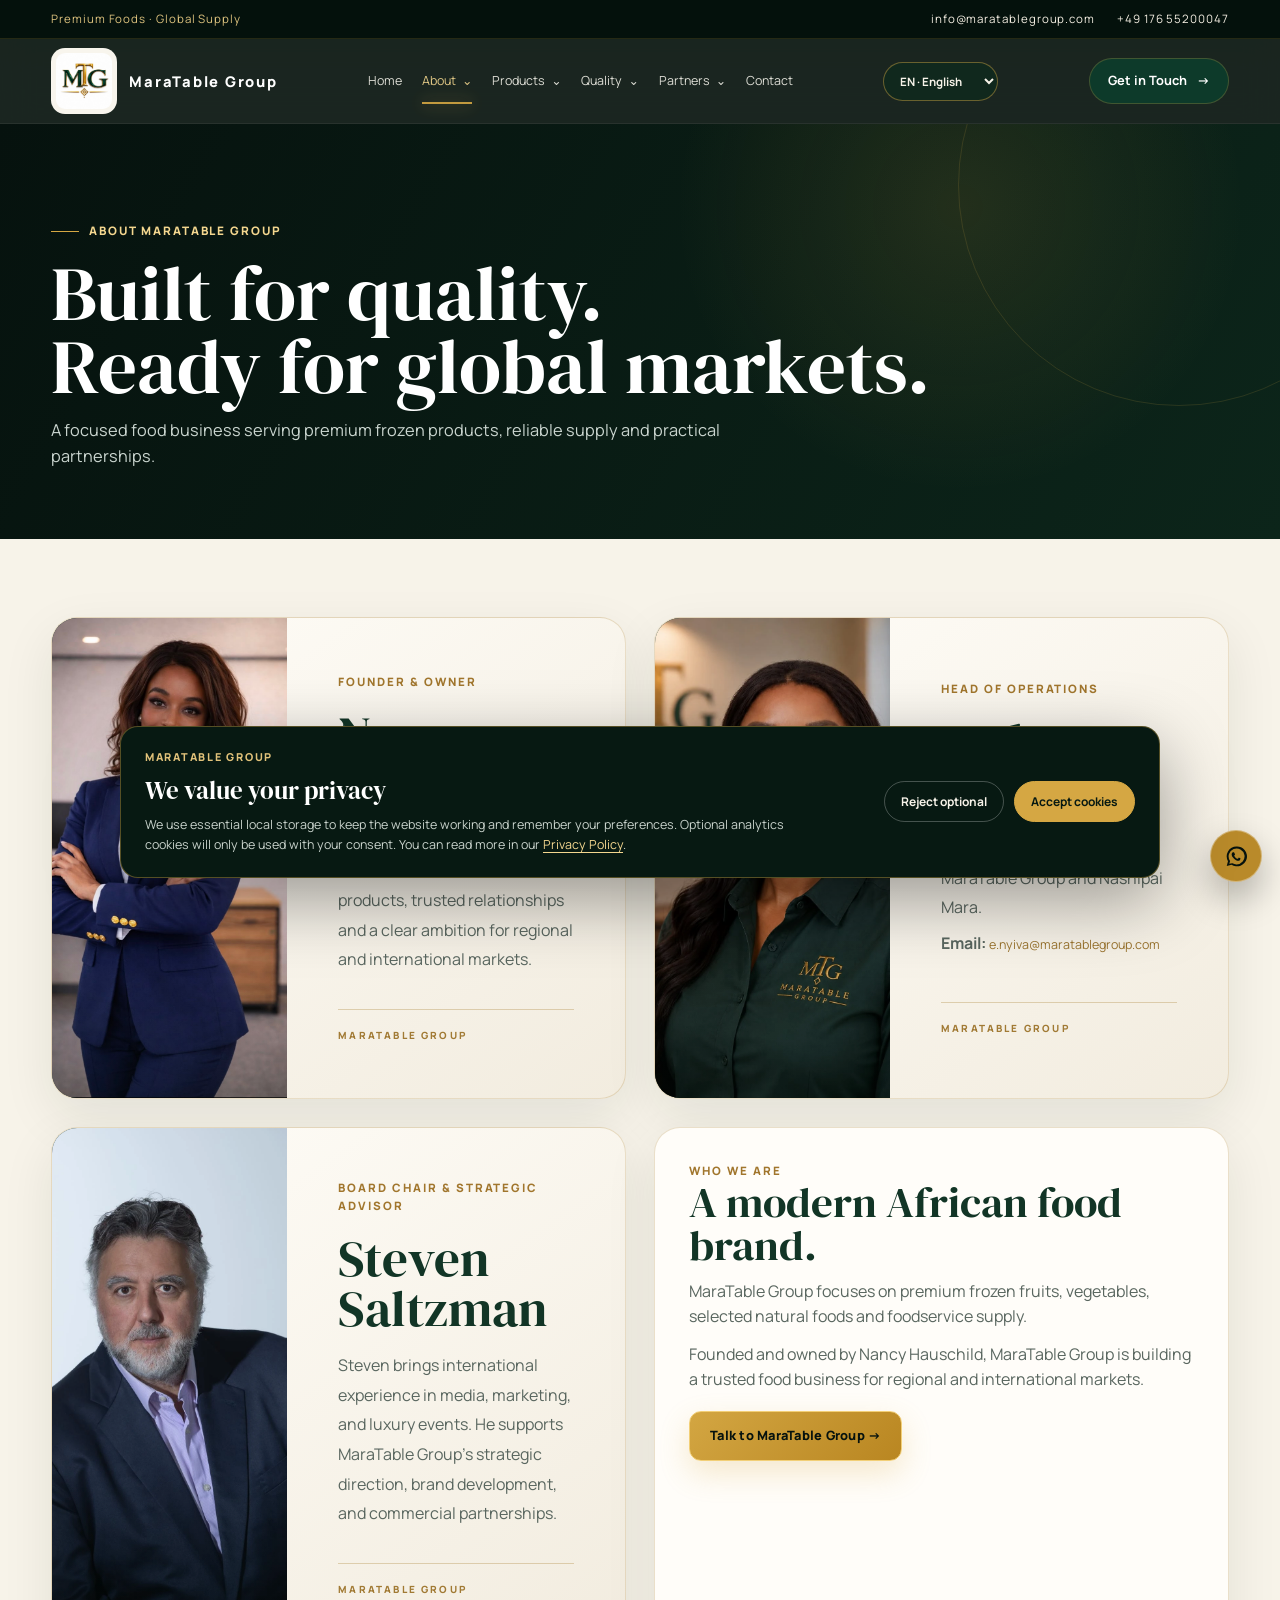
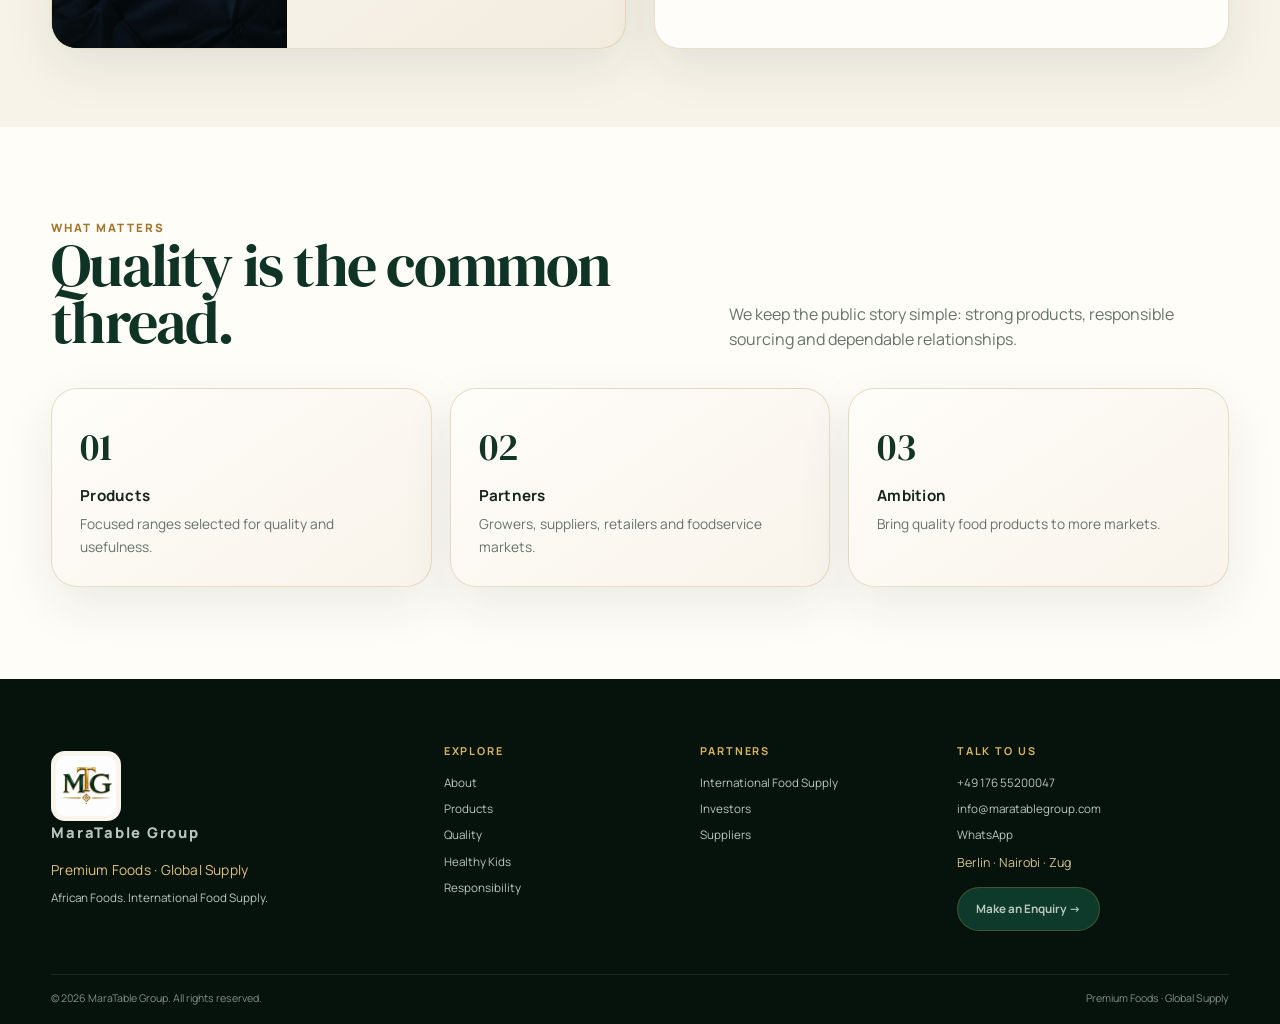
==== commit b464b470: "Finalize Resend recipient and enquiry details" ====
--- a/company.html
+++ b/company.html
@@ -13,7 +13,7 @@
 <meta name="twitter:image" content="https://www.maratable.com/assets/hero-farm-harvest.webp">
 <meta name="keywords" content="MaraTable Group, Nancy Hauschild, Esther Nyiva, Operations, company leadership, African food brand, premium food business">
 <link rel="stylesheet" href="styles.css"><meta name="theme-color" content="#06120e"><link rel="icon" href="assets/leaf.svg"><script defer src="analytics.js"></script><script defer src="i18n-dictionary.js"></script><script defer src="i18n.js"></script></head><body><div class="topbar"><div class="wrap"><span>Premium Foods · Global Supply</span><div class="right"><a href="mailto:info@maratablegroup.com">info@maratablegroup.com</a><a href="tel:+4917655200047">+49 176 55200047</a></div></div></div>
-<header class="nav"><div class="wrap nav-inner"><a class="brand" href="index.html" aria-label="MaraTable Group home"><img src="assets/mtg-logo.jpg" alt="MaraTable Group"><span class="name">MARATABLE GROUP</span></a><nav class="nav-links" aria-label="Main navigation"><a data-nav="home" href="index.html">Home</a><div class="nav-item"><a data-nav="about" href="company.html" aria-haspopup="true">About <span class="nav-chevron">⌄</span></a><div class="nav-dropdown"><a href="company.html">Our Story</a><a href="company.html#leadership">Leadership &amp; Board</a><a href="company.html#values">Values</a><a href="responsibility.html">Responsibility</a></div></div><div class="nav-item"><a data-nav="products" href="products.html" aria-haspopup="true">Products <span class="nav-chevron">⌄</span></a><div class="nav-dropdown"><a href="products.html#fruits">Fruits</a><a href="products.html#vegetables">Vegetables</a><a href="products.html#frozen">Frozen Foods</a><a href="products.html#snacks">Snacks</a><a href="products.html#pantry">Pantry</a></div></div><div class="nav-item"><a data-nav="quality" href="resources.html" aria-haspopup="true">Quality <span class="nav-chevron">⌄</span></a><div class="nav-dropdown"><a href="resources.html">Quality</a><a href="resources.html#food-safety">Food Safety</a><a href="resources.html#traceability">Sourcing &amp; Traceability</a><a href="resources.html#storage-handling">Storage &amp; Handling</a><a href="healthy-kids.html">Healthy Kids</a></div></div><div class="nav-item"><a data-nav="partners" href="export.html" aria-haspopup="true">Partners <span class="nav-chevron">⌄</span></a><div class="nav-dropdown"><a href="export.html">International Supply</a><a href="investors.html">Investors</a><a href="suppliers.html">Suppliers</a></div></div><a data-nav="contact" href="contact.html">Contact</a></nav><a class="nav-cta" href="contact.html">Get in Touch <span>→</span></a><button class="menu" data-menu aria-label="Open menu" aria-controls="mobile-navigation" aria-expanded="false">☰</button></div><div class="drawer" id="mobile-navigation" aria-label="Mobile navigation"><a href="index.html">Home</a><details><summary>About</summary><a href="company.html">Our Story</a><a href="company.html#leadership">Leadership &amp; Board</a><a href="company.html#values">Values</a><a href="responsibility.html">Responsibility</a></details><details><summary>Products</summary><a href="products.html#fruits">Fruits</a><a href="products.html#vegetables">Vegetables</a><a href="products.html#frozen">Frozen Foods</a><a href="products.html#snacks">Snacks</a><a href="products.html#pantry">Pantry</a></details><details><summary>Quality</summary><a href="resources.html">Quality</a><a href="resources.html#food-safety">Food Safety</a><a href="resources.html#traceability">Sourcing &amp; Traceability</a><a href="resources.html#storage-handling">Storage &amp; Handling</a><a href="healthy-kids.html">Healthy Kids</a></details><details><summary>Partners</summary><a href="export.html">International Supply</a><a href="investors.html">Investors</a><a href="suppliers.html">Suppliers</a></details><a href="contact.html">Contact</a></div></header>
+<header class="nav"><div class="wrap nav-inner"><a class="brand" href="index.html" aria-label="MaraTable Group home"><img src="assets/mtg-logo.jpg" alt="MaraTable Group"><span class="name">MaraTable Group</span></a><nav class="nav-links" aria-label="Main navigation"><a data-nav="home" href="index.html">Home</a><div class="nav-item"><a data-nav="about" href="company.html" aria-haspopup="true">About <span class="nav-chevron">⌄</span></a><div class="nav-dropdown"><a href="company.html">Our Story</a><a href="company.html#leadership">Leadership &amp; Board</a><a href="company.html#values">Values</a><a href="responsibility.html">Responsibility</a></div></div><div class="nav-item"><a data-nav="products" href="products.html" aria-haspopup="true">Products <span class="nav-chevron">⌄</span></a><div class="nav-dropdown"><a href="products.html#fruits">Fruits</a><a href="products.html#vegetables">Vegetables</a><a href="products.html#frozen">Frozen Foods</a><a href="products.html#snacks">Snacks</a><a href="products.html#pantry">Pantry</a></div></div><div class="nav-item"><a data-nav="quality" href="resources.html" aria-haspopup="true">Quality <span class="nav-chevron">⌄</span></a><div class="nav-dropdown"><a href="resources.html">Quality</a><a href="resources.html#food-safety">Food Safety</a><a href="resources.html#traceability">Sourcing &amp; Traceability</a><a href="resources.html#storage-handling">Storage &amp; Handling</a><a href="healthy-kids.html">Healthy Kids</a></div></div><div class="nav-item"><a data-nav="partners" href="export.html" aria-haspopup="true">Partners <span class="nav-chevron">⌄</span></a><div class="nav-dropdown"><a href="export.html">International Food Supply</a><a href="investors.html">Investors</a><a href="suppliers.html">Suppliers</a></div></div><a data-nav="contact" href="contact.html">Contact</a></nav><a class="nav-cta" href="contact.html">Get in Touch <span>→</span></a><button class="menu" data-menu aria-label="Open menu" aria-controls="mobile-navigation" aria-expanded="false">☰</button></div><div class="drawer" id="mobile-navigation" aria-label="Mobile navigation"><a href="index.html">Home</a><details><summary>About</summary><a href="company.html">Our Story</a><a href="company.html#leadership">Leadership &amp; Board</a><a href="company.html#values">Values</a><a href="responsibility.html">Responsibility</a></details><details><summary>Products</summary><a href="products.html#fruits">Fruits</a><a href="products.html#vegetables">Vegetables</a><a href="products.html#frozen">Frozen Foods</a><a href="products.html#snacks">Snacks</a><a href="products.html#pantry">Pantry</a></details><details><summary>Quality</summary><a href="resources.html">Quality</a><a href="resources.html#food-safety">Food Safety</a><a href="resources.html#traceability">Sourcing &amp; Traceability</a><a href="resources.html#storage-handling">Storage &amp; Handling</a><a href="healthy-kids.html">Healthy Kids</a></details><details><summary>Partners</summary><a href="export.html">International Food Supply</a><a href="investors.html">Investors</a><a href="suppliers.html">Suppliers</a></details><a href="contact.html">Contact</a></div></header>
 
 <main>
 <section class="page-hero"><div class="wrap"><span class="eyebrow">About MaraTable Group</span><h1>Built for quality.<br>Ready for global markets.</h1><p>A focused food business serving premium frozen products, reliable supply and practical partnerships.</p></div></section>
@@ -42,6 +42,6 @@
 <div class="panel"><div class="kicker">Who we are</div><h2>A modern African food brand.</h2><p>MaraTable Group focuses on premium frozen fruits, vegetables, selected natural foods and foodservice supply.</p><p>Founded and owned by Nancy Hauschild, MaraTable Group is building a trusted food business for regional and international markets.</p><a class="btn primary" href="contact.html" style="margin-top:20px">Talk to MaraTable Group →</a></div></div></section>
 <section class="section light"><div class="wrap"><div class="section-head"><div><div class="kicker">What matters</div><h2>Quality is the common thread.</h2></div><p>We keep the public story simple: strong products, responsible sourcing and dependable relationships.</p></div><div class="grid-3"><div class="stat-card"><div class="big">01</div><b>Products</b><p>Focused ranges selected for quality and usefulness.</p></div><div class="stat-card"><div class="big">02</div><b>Partners</b><p>Growers, suppliers, retailers and foodservice markets.</p></div><div class="stat-card"><div class="big">03</div><b>Ambition</b><p>Bring quality food products to more markets.</p></div></div></div></section>
 </main>
-<footer class="footer"><div class="wrap footer-grid"><div class="footer-brand-col"><a class="brand footer-brand" href="index.html"><img src="assets/mtg-logo.jpg" alt="MaraTable Group"><span class="name">MARATABLE GROUP</span></a><p class="footer-tagline">Premium Foods · Global Supply</p><p class="footer-description">African Foods. International Supply.</p></div><div><h4>Explore</h4><a href="company.html">About</a><a href="products.html">Products</a><a href="resources.html">Quality</a><a href="healthy-kids.html">Healthy Kids</a><a href="responsibility.html">Responsibility</a></div><div><h4>Partners</h4><a href="export.html">International Supply</a><a href="investors.html">Investors</a><a href="suppliers.html">Suppliers</a></div><div><h4>Talk to us</h4><a href="tel:+4917655200047">+49 176 55200047</a><a href="mailto:info@maratablegroup.com">info@maratablegroup.com</a><a href="https://wa.me/4917655200047?text=Hello%20MaraTable%20Group%2C%20I%20would%20like%20to%20make%20an%20enquiry." target="_blank" rel="noopener noreferrer">WhatsApp</a><span class="footer-locations">Berlin · Nairobi · Zug</span><a class="nav-cta" style="margin-top:15px;width:max-content" href="contact.html">Make an Enquiry →</a></div></div><div class="wrap footer-bottom"><span>© <span data-year></span> MaraTable Group. All rights reserved.</span><span>Premium Foods · Global Supply</span></div></footer>
+<footer class="footer"><div class="wrap footer-grid"><div class="footer-brand-col"><a class="brand footer-brand" href="index.html"><img src="assets/mtg-logo.jpg" alt="MaraTable Group"><span class="name">MaraTable Group</span></a><p class="footer-tagline">Premium Foods · Global Supply</p><p class="footer-description">African Foods. International Food Supply.</p></div><div><h4>Explore</h4><a href="company.html">About</a><a href="products.html">Products</a><a href="resources.html">Quality</a><a href="healthy-kids.html">Healthy Kids</a><a href="responsibility.html">Responsibility</a></div><div><h4>Partners</h4><a href="export.html">International Food Supply</a><a href="investors.html">Investors</a><a href="suppliers.html">Suppliers</a></div><div><h4>Talk to us</h4><a href="tel:+4917655200047">+49 176 55200047</a><a href="mailto:info@maratablegroup.com">info@maratablegroup.com</a><a href="https://wa.me/4917655200047?text=Hello%20MaraTable%20Group%2C%20I%20would%20like%20to%20make%20an%20enquiry." target="_blank" rel="noopener noreferrer">WhatsApp</a><span class="footer-locations">Berlin · Nairobi · Zug</span><a class="nav-cta" style="margin-top:15px;width:max-content" href="contact.html">Make an Enquiry →</a></div></div><div class="wrap footer-bottom"><span>© <span data-year></span> MaraTable Group. All rights reserved.</span><span>Premium Foods · Global Supply</span></div></footer>
 <a class="float-wa" href="https://wa.me/4917655200047?text=Hello%20MaraTable%20Group%2C%20I%20would%20like%20to%20make%20an%20enquiry." target="_blank" rel="noopener noreferrer" aria-label="WhatsApp"><svg viewBox="0 0 32 32" width="25" height="25" aria-hidden="true" focusable="false"><path fill="currentColor" d="M16 3.2A12.6 12.6 0 0 0 5.1 22.1L3.5 28l6.1-1.6A12.7 12.7 0 1 0 16 3.2Zm0 22.9a10.2 10.2 0 0 1-5.2-1.4l-.4-.2-3.6.9 1-3.5-.2-.4A10.2 10.2 0 1 1 16 26.1Zm5.6-7.6c-.3-.2-1.8-.9-2.1-1s-.5-.2-.7.2-.8 1-.9 1.2-.3.2-.6.1a8.4 8.4 0 0 1-2.5-1.5 9.3 9.3 0 0 1-1.7-2.1c-.2-.3 0-.5.1-.6l.5-.6c.2-.2.2-.3.3-.5s0-.4 0-.5-.7-1.7-1-2.3c-.2-.5-.5-.4-.7-.4h-.6c-.2 0-.5.1-.8.4s-1.1 1.1-1.1 2.6 1.1 3 1.2 3.2a11.4 11.4 0 0 0 4.4 4c.6.3 1.1.5 1.5.6.6.2 1.2.2 1.7.1.5-.1 1.8-.7 2-1.4.3-.7.3-1.3.2-1.4s-.2-.2-.5-.4Z"/></svg></a>
 <script src="script.js"></script></body></html>
--- a/styles.css
+++ b/styles.css
@@ -176,3 +176,10 @@
 .nav-inner{gap:clamp(12px,1.5vw,22px)}.brand{gap:12px;flex-shrink:0}.brand img{width:66px;height:66px}.brand .name{font-size:.92rem;letter-spacing:.12em;white-space:nowrap}.nav-links{gap:clamp(13px,1.55vw,23px);font-size:.78rem}.nav-links>a,.nav-item>a{padding:30px 0;display:inline-flex;align-items:center;gap:6px}.nav-item{position:relative;display:flex;align-items:center;height:100%}.nav-chevron{font-size:.78rem;transition:transform .18s ease}.nav-dropdown{position:absolute;top:calc(100% - 8px);left:-18px;min-width:225px;padding:10px;background:#091b13;border:1px solid rgba(255,255,255,.1);border-radius:14px;box-shadow:0 18px 42px rgba(0,0,0,.28);display:grid;gap:2px;opacity:0;visibility:hidden;transform:translateY(8px);transition:opacity .18s ease,transform .18s ease,visibility .18s ease;z-index:90}.nav-dropdown a{padding:11px 12px;border-radius:8px;color:#e9eee9;font-size:.78rem;white-space:normal}.nav-dropdown a:hover,.nav-dropdown a:focus-visible{background:rgba(213,167,67,.12);color:#f4d78f}.nav-item:hover .nav-dropdown,.nav-item:focus-within .nav-dropdown{opacity:1;visibility:visible;transform:translateY(0)}.nav-item:hover .nav-chevron,.nav-item:focus-within .nav-chevron{transform:rotate(180deg)}.footer-brand img{width:70px;height:70px}.footer-tagline{margin:8px 0 0!important;color:#e1c27a!important;font-size:.86rem!important;letter-spacing:.015em}.footer-description{margin:5px 0 0;color:#aebbb3;font-size:.76rem}.footer-locations{display:block;color:#d5c18e;font-size:.78rem;margin-top:8px}.drawer details{border:1px solid rgba(255,255,255,.08);border-radius:12px;padding:10px 12px;color:#fff}.drawer summary{cursor:pointer;font-weight:700;list-style:none}.drawer summary::-webkit-details-marker{display:none}.drawer details>a{display:block;margin-top:7px;padding:8px 5px;border:0;color:#dce5df}
 @media(max-width:1120px){.nav-inner{height:78px}.nav-links,.nav-inner>.nav-cta{display:none}.menu{display:block}.drawer.open{display:grid;padding:15px 4vw 22px;grid-template-columns:repeat(2,minmax(0,1fr));gap:9px}}
 @media(max-width:560px){.nav-inner{height:72px}.brand{gap:9px}.brand img{width:56px;height:56px}.brand .name{font-size:.78rem;letter-spacing:.08em}.drawer.open{grid-template-columns:1fr}.footer-grid{grid-template-columns:1fr}.footer-brand img{width:66px;height:66px}}
+
+/* Cookie consent — MaraTable Group */
+.cookie-consent{position:fixed;left:24px;right:24px;bottom:22px;z-index:120;display:flex;align-items:center;justify-content:space-between;gap:28px;max-width:1040px;margin:0 auto;padding:22px 24px;background:#071912;color:#f7f3e9;border:1px solid rgba(213,167,67,.38);border-radius:18px;box-shadow:0 22px 70px rgba(0,0,0,.38);animation:cookie-in .28s ease-out}
+.cookie-copy{max-width:680px}.cookie-kicker{display:block;color:#e1c27a;font-size:.68rem;font-weight:800;letter-spacing:.16em;text-transform:uppercase}.cookie-copy h2{margin:5px 0 6px;font-family:var(--display);font-size:1.55rem;font-weight:400;color:#fff}.cookie-copy p{color:#c8d2cb;font-size:.78rem;line-height:1.6}.cookie-copy a{color:#f4d78f;text-decoration:underline;text-underline-offset:3px}.cookie-actions{display:flex;align-items:center;gap:10px;flex-shrink:0}.cookie-actions button{border-radius:999px;padding:11px 16px;font:700 .75rem var(--sans);cursor:pointer}.cookie-reject{border:1px solid rgba(255,255,255,.25);background:transparent;color:#f7f3e9}.cookie-accept{border:1px solid #d5a743;background:#d5a743;color:#071912}.cookie-actions button:hover{transform:translateY(-1px)}.cookie-consent.is-closing{opacity:0;transform:translateY(12px);transition:opacity .2s ease,transform .2s ease}
+.website-field{position:absolute!important;left:-10000px!important;width:1px!important;height:1px!important;overflow:hidden!important}
+@keyframes cookie-in{from{opacity:0;transform:translateY(12px)}to{opacity:1;transform:translateY(0)}}
+@media(max-width:700px){.cookie-consent{left:12px;right:12px;bottom:12px;display:block;padding:18px;border-radius:16px}.cookie-copy h2{font-size:1.4rem}.cookie-actions{margin-top:15px;display:grid;grid-template-columns:1fr 1fr}.cookie-actions button{padding:12px 10px;font-size:.72rem}}
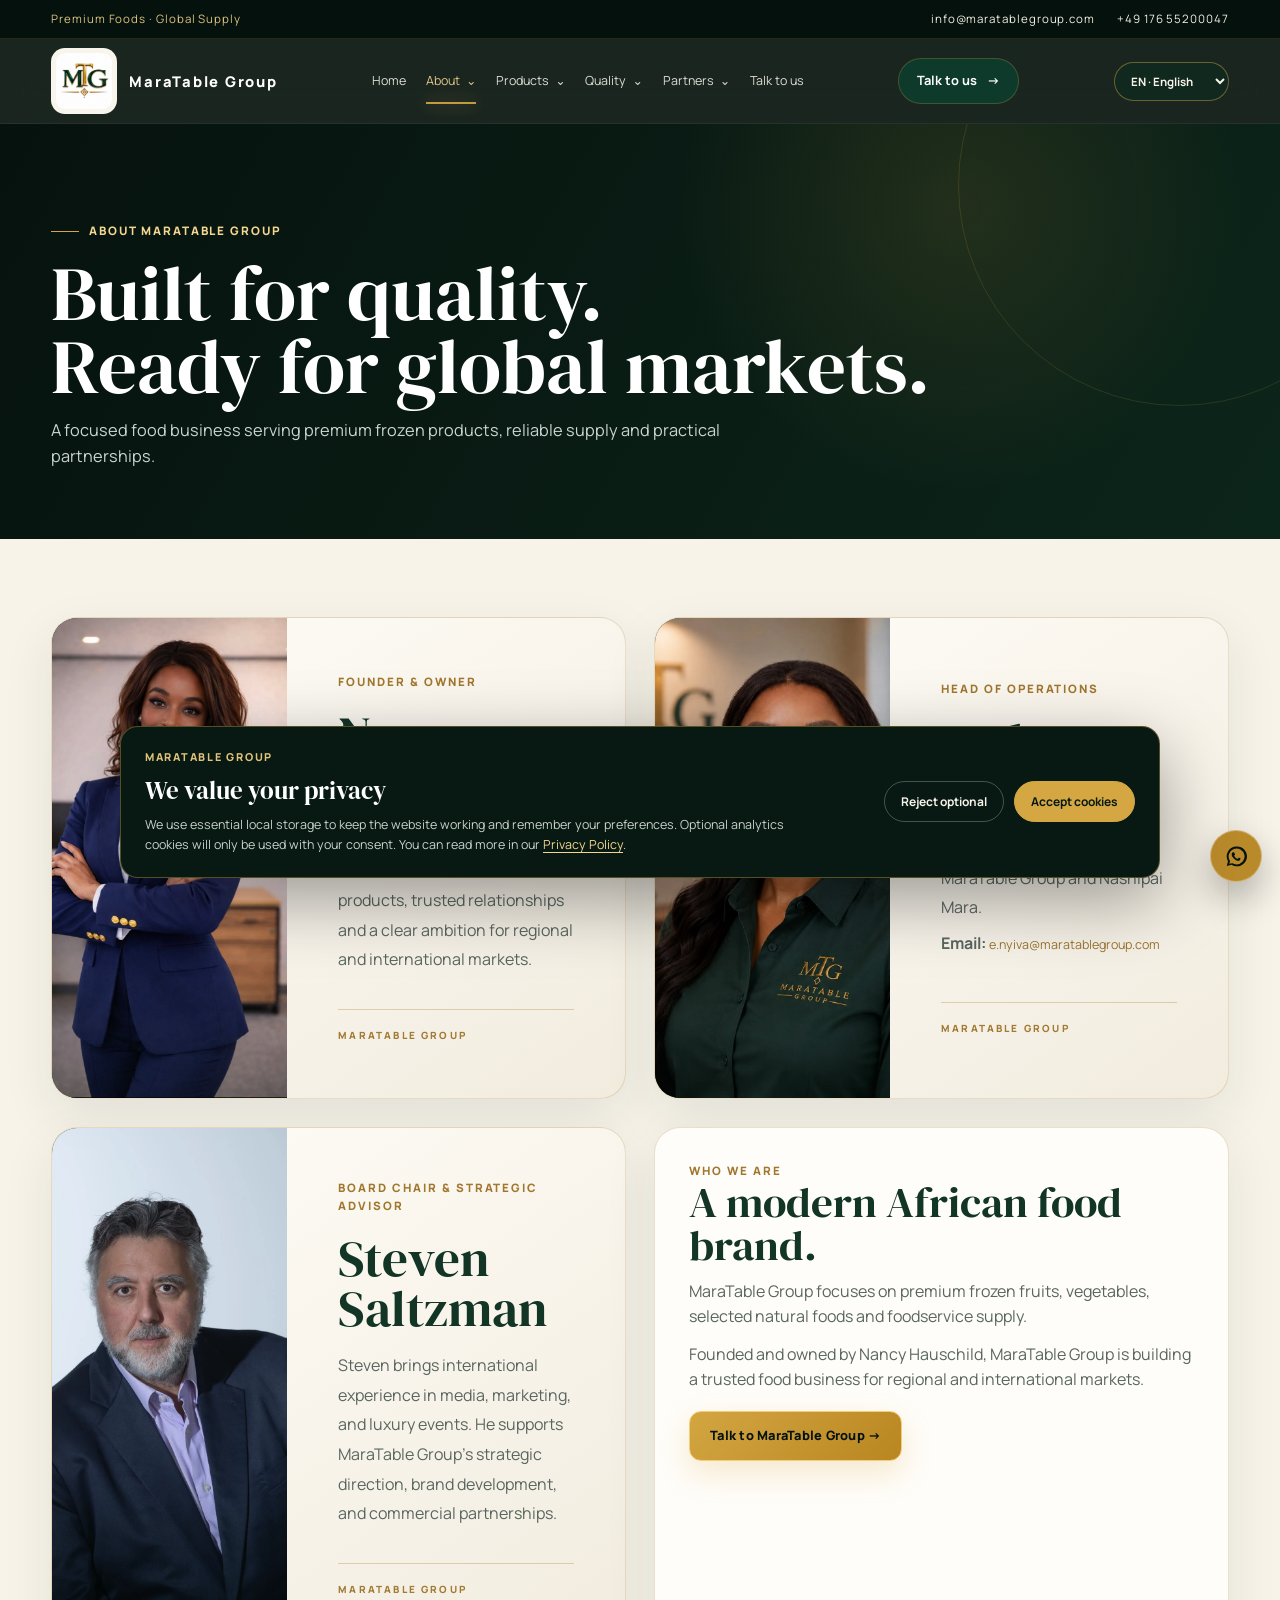
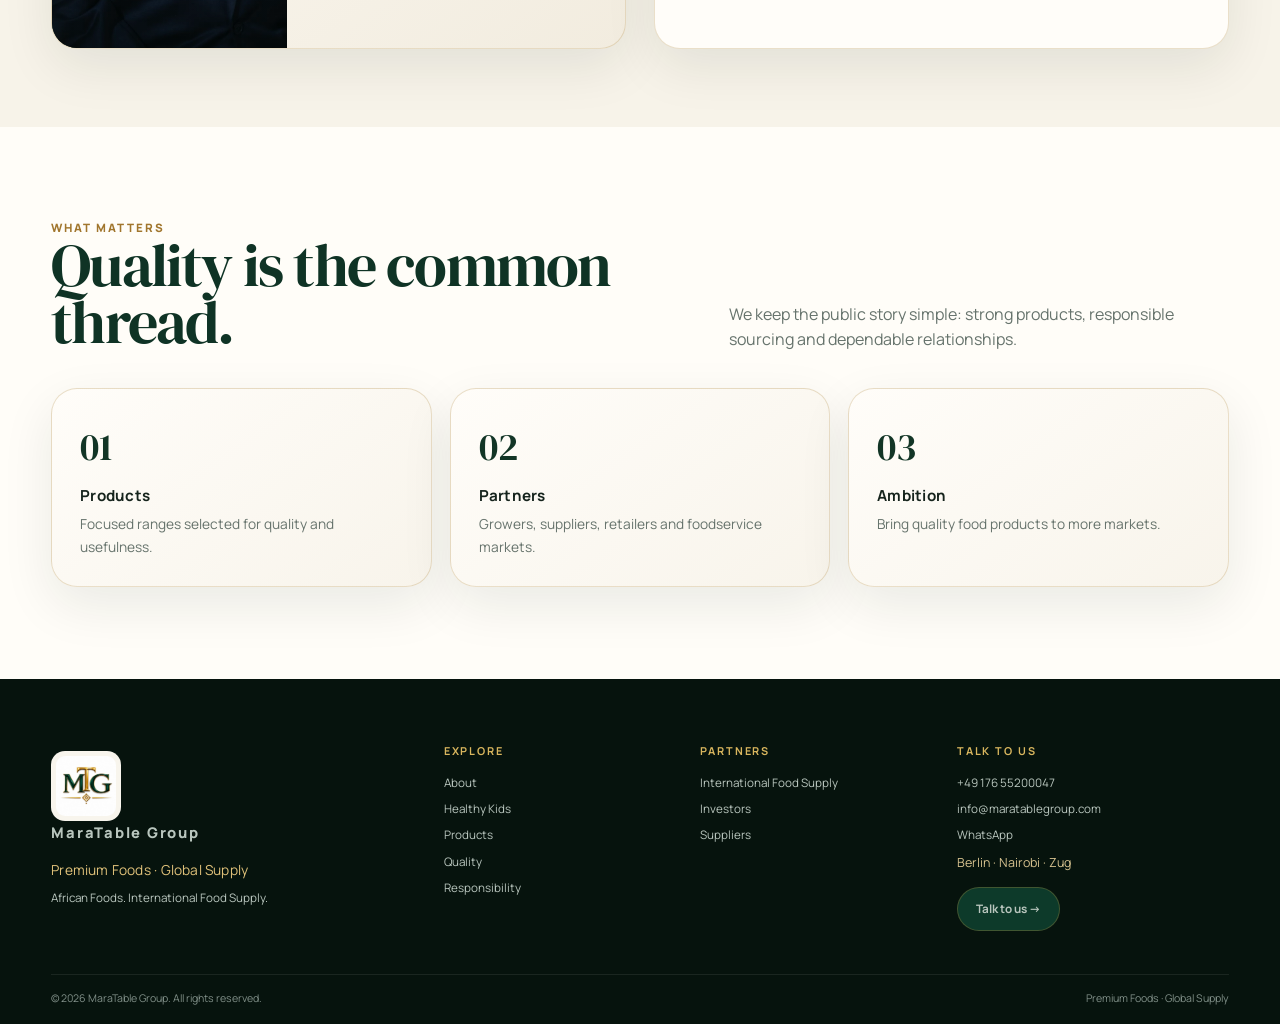
==== commit d5bd799f: "Refresh MaraTable page navigation, SEO and approved content" ====
--- a/company.html
+++ b/company.html
@@ -1,19 +1,26 @@
-<!doctype html><html lang="en"><head><meta charset="utf-8"><meta name="viewport" content="width=device-width,initial-scale=1"><title>About MaraTable Group | Founder & Food Supply</title><meta name="description" content="Meet MaraTable Group, founded and owned by Nancy Hauschild, building a focused food business for regional and international markets.">
+<!doctype html><html lang="en"><head><meta charset="utf-8"><meta name="viewport" content="width=device-width,initial-scale=1"><title>About MaraTable Group | Founder &amp; Food Supply</title><meta name="description" content="Meet MaraTable Group, founded and owned by Nancy Hauschild, and learn about the leadership guiding its food portfolio and international supply relationships.">
 <link rel="canonical" href="https://www.maratable.com/company.html">
+<link rel="alternate" hreflang="en" href="https://www.maratable.com/company.html">
+<link rel="alternate" hreflang="de-DE" href="https://www.maratable.com/company.html?lang=de">
+<link rel="alternate" hreflang="fr-FR" href="https://www.maratable.com/company.html?lang=fr">
+<link rel="alternate" hreflang="it-IT" href="https://www.maratable.com/company.html?lang=it">
+<link rel="alternate" hreflang="es-ES" href="https://www.maratable.com/company.html?lang=es">
+<link rel="alternate" hreflang="x-default" href="https://www.maratable.com/company.html">
+<meta property="og:locale" content="en_GB">
 <meta property="og:type" content="website">
 <meta property="og:site_name" content="MaraTable Group">
-<meta property="og:title" content="About MaraTable Group | Founder & Food Supply">
-<meta property="og:description" content="Meet Nancy Hauschild, Founder and Owner, and Esther Nyiva, Operations at MaraTable Group.">
+<meta property="og:title" content="About MaraTable Group | Founder &amp; Food Supply">
+<meta property="og:description" content="Meet MaraTable Group, founded and owned by Nancy Hauschild, and learn about the leadership guiding its food portfolio and international supply relationships.">
 <meta property="og:url" content="https://www.maratable.com/company.html">
 <meta property="og:image" content="https://www.maratable.com/assets/hero-farm-harvest.webp">
 <meta property="og:image:alt" content="MaraTable Group fresh produce and agricultural harvest">
 <meta name="twitter:card" content="summary_large_image">
-<meta name="twitter:title" content="About MaraTable Group | Founder & Food Supply">
-<meta name="twitter:description" content="Meet Nancy Hauschild, Founder and Owner, and Esther Nyiva, Operations at MaraTable Group.">
+<meta name="twitter:title" content="About MaraTable Group | Founder &amp; Food Supply">
+<meta name="twitter:description" content="Meet MaraTable Group, founded and owned by Nancy Hauschild, and learn about the leadership guiding its food portfolio and international supply relationships.">
 <meta name="twitter:image" content="https://www.maratable.com/assets/hero-farm-harvest.webp">
-<meta name="keywords" content="MaraTable Group, Nancy Hauschild, Esther Nyiva, Operations, company leadership, African food brand, premium food business">
+<meta name="keywords" content="MaraTable Group, Nancy Hauschild, Esther Nyiva, operations, company leadership, African food brand, premium food business">
 <link rel="stylesheet" href="styles.css"><meta name="theme-color" content="#06120e"><link rel="icon" href="assets/leaf.svg"><script defer src="analytics.js"></script><script defer src="i18n-dictionary.js"></script><script defer src="i18n.js"></script></head><body><div class="topbar"><div class="wrap"><span>Premium Foods · Global Supply</span><div class="right"><a href="mailto:info@maratablegroup.com">info@maratablegroup.com</a><a href="tel:+4917655200047">+49 176 55200047</a></div></div></div>
-<header class="nav"><div class="wrap nav-inner"><a class="brand" href="index.html" aria-label="MaraTable Group home"><img src="assets/mtg-logo.jpg" alt="MaraTable Group"><span class="name">MaraTable Group</span></a><nav class="nav-links" aria-label="Main navigation"><a data-nav="home" href="index.html">Home</a><div class="nav-item"><a data-nav="about" href="company.html" aria-haspopup="true">About <span class="nav-chevron">⌄</span></a><div class="nav-dropdown"><a href="company.html">Our Story</a><a href="company.html#leadership">Leadership &amp; Board</a><a href="company.html#values">Values</a><a href="responsibility.html">Responsibility</a></div></div><div class="nav-item"><a data-nav="products" href="products.html" aria-haspopup="true">Products <span class="nav-chevron">⌄</span></a><div class="nav-dropdown"><a href="products.html#fruits">Fruits</a><a href="products.html#vegetables">Vegetables</a><a href="products.html#frozen">Frozen Foods</a><a href="products.html#snacks">Snacks</a><a href="products.html#pantry">Pantry</a></div></div><div class="nav-item"><a data-nav="quality" href="resources.html" aria-haspopup="true">Quality <span class="nav-chevron">⌄</span></a><div class="nav-dropdown"><a href="resources.html">Quality</a><a href="resources.html#food-safety">Food Safety</a><a href="resources.html#traceability">Sourcing &amp; Traceability</a><a href="resources.html#storage-handling">Storage &amp; Handling</a><a href="healthy-kids.html">Healthy Kids</a></div></div><div class="nav-item"><a data-nav="partners" href="export.html" aria-haspopup="true">Partners <span class="nav-chevron">⌄</span></a><div class="nav-dropdown"><a href="export.html">International Food Supply</a><a href="investors.html">Investors</a><a href="suppliers.html">Suppliers</a></div></div><a data-nav="contact" href="contact.html">Contact</a></nav><a class="nav-cta" href="contact.html">Get in Touch <span>→</span></a><button class="menu" data-menu aria-label="Open menu" aria-controls="mobile-navigation" aria-expanded="false">☰</button></div><div class="drawer" id="mobile-navigation" aria-label="Mobile navigation"><a href="index.html">Home</a><details><summary>About</summary><a href="company.html">Our Story</a><a href="company.html#leadership">Leadership &amp; Board</a><a href="company.html#values">Values</a><a href="responsibility.html">Responsibility</a></details><details><summary>Products</summary><a href="products.html#fruits">Fruits</a><a href="products.html#vegetables">Vegetables</a><a href="products.html#frozen">Frozen Foods</a><a href="products.html#snacks">Snacks</a><a href="products.html#pantry">Pantry</a></details><details><summary>Quality</summary><a href="resources.html">Quality</a><a href="resources.html#food-safety">Food Safety</a><a href="resources.html#traceability">Sourcing &amp; Traceability</a><a href="resources.html#storage-handling">Storage &amp; Handling</a><a href="healthy-kids.html">Healthy Kids</a></details><details><summary>Partners</summary><a href="export.html">International Food Supply</a><a href="investors.html">Investors</a><a href="suppliers.html">Suppliers</a></details><a href="contact.html">Contact</a></div></header>
+<header class="nav"><div class="wrap nav-inner"><a class="brand" href="index.html" aria-label="MaraTable Group home"><img src="assets/mtg-logo.jpg" alt="MaraTable Group"><span class="name">MaraTable Group</span></a><nav class="nav-links" aria-label="Main navigation"><a data-nav="home" href="index.html">Home</a><div class="nav-item"><a data-nav="about" href="company.html" aria-haspopup="true">About <span class="nav-chevron">⌄</span></a><div class="nav-dropdown"><a href="company.html#leadership">Leadership &amp; Board</a><a href="company.html">Our Story</a><a href="responsibility.html">Responsibility</a><a href="company.html#values">Values</a></div></div><div class="nav-item"><a data-nav="products" href="products.html" aria-haspopup="true">Products <span class="nav-chevron">⌄</span></a><div class="nav-dropdown"><a href="products.html#frozen">Frozen Foods</a><a href="products.html#fruits">Fruits</a><a href="products.html#pantry">Pantry</a><a href="products.html#snacks">Snacks</a><a href="products.html#vegetables">Vegetables</a></div></div><div class="nav-item"><a data-nav="quality" href="resources.html" aria-haspopup="true">Quality <span class="nav-chevron">⌄</span></a><div class="nav-dropdown"><a href="resources.html#food-safety">Food Safety</a><a href="healthy-kids.html">Healthy Kids</a><a href="resources.html">Quality</a><a href="resources.html#traceability">Sourcing &amp; Traceability</a><a href="resources.html#storage-handling">Storage &amp; Handling</a></div></div><div class="nav-item"><a data-nav="partners" href="export.html" aria-haspopup="true">Partners <span class="nav-chevron">⌄</span></a><div class="nav-dropdown"><a href="export.html">International Food Supply</a><a href="investors.html">Investors</a><a href="suppliers.html">Suppliers</a></div></div><a data-nav="contact" href="contact.html">Talk to us</a></nav><a class="nav-cta" href="contact.html">Talk to us <span>→</span></a><button class="menu" data-menu aria-label="Open menu" aria-controls="mobile-navigation" aria-expanded="false">☰</button></div><div class="drawer" id="mobile-navigation" aria-label="Mobile navigation"><a href="index.html">Home</a><details><summary>About</summary><a href="company.html#leadership">Leadership &amp; Board</a><a href="company.html">Our Story</a><a href="responsibility.html">Responsibility</a><a href="company.html#values">Values</a></details><details><summary>Products</summary><a href="products.html#frozen">Frozen Foods</a><a href="products.html#fruits">Fruits</a><a href="products.html#pantry">Pantry</a><a href="products.html#snacks">Snacks</a><a href="products.html#vegetables">Vegetables</a></details><details><summary>Quality</summary><a href="resources.html#food-safety">Food Safety</a><a href="healthy-kids.html">Healthy Kids</a><a href="resources.html">Quality</a><a href="resources.html#traceability">Sourcing &amp; Traceability</a><a href="resources.html#storage-handling">Storage &amp; Handling</a></details><details><summary>Partners</summary><a href="export.html">International Food Supply</a><a href="investors.html">Investors</a><a href="suppliers.html">Suppliers</a></details><a href="contact.html">Talk to us</a></div></header>
 
 <main>
 <section class="page-hero"><div class="wrap"><span class="eyebrow">About MaraTable Group</span><h1>Built for quality.<br>Ready for global markets.</h1><p>A focused food business serving premium frozen products, reliable supply and practical partnerships.</p></div></section>
@@ -42,6 +49,6 @@
 <div class="panel"><div class="kicker">Who we are</div><h2>A modern African food brand.</h2><p>MaraTable Group focuses on premium frozen fruits, vegetables, selected natural foods and foodservice supply.</p><p>Founded and owned by Nancy Hauschild, MaraTable Group is building a trusted food business for regional and international markets.</p><a class="btn primary" href="contact.html" style="margin-top:20px">Talk to MaraTable Group →</a></div></div></section>
 <section class="section light"><div class="wrap"><div class="section-head"><div><div class="kicker">What matters</div><h2>Quality is the common thread.</h2></div><p>We keep the public story simple: strong products, responsible sourcing and dependable relationships.</p></div><div class="grid-3"><div class="stat-card"><div class="big">01</div><b>Products</b><p>Focused ranges selected for quality and usefulness.</p></div><div class="stat-card"><div class="big">02</div><b>Partners</b><p>Growers, suppliers, retailers and foodservice markets.</p></div><div class="stat-card"><div class="big">03</div><b>Ambition</b><p>Bring quality food products to more markets.</p></div></div></div></section>
 </main>
-<footer class="footer"><div class="wrap footer-grid"><div class="footer-brand-col"><a class="brand footer-brand" href="index.html"><img src="assets/mtg-logo.jpg" alt="MaraTable Group"><span class="name">MaraTable Group</span></a><p class="footer-tagline">Premium Foods · Global Supply</p><p class="footer-description">African Foods. International Food Supply.</p></div><div><h4>Explore</h4><a href="company.html">About</a><a href="products.html">Products</a><a href="resources.html">Quality</a><a href="healthy-kids.html">Healthy Kids</a><a href="responsibility.html">Responsibility</a></div><div><h4>Partners</h4><a href="export.html">International Food Supply</a><a href="investors.html">Investors</a><a href="suppliers.html">Suppliers</a></div><div><h4>Talk to us</h4><a href="tel:+4917655200047">+49 176 55200047</a><a href="mailto:info@maratablegroup.com">info@maratablegroup.com</a><a href="https://wa.me/4917655200047?text=Hello%20MaraTable%20Group%2C%20I%20would%20like%20to%20make%20an%20enquiry." target="_blank" rel="noopener noreferrer">WhatsApp</a><span class="footer-locations">Berlin · Nairobi · Zug</span><a class="nav-cta" style="margin-top:15px;width:max-content" href="contact.html">Make an Enquiry →</a></div></div><div class="wrap footer-bottom"><span>© <span data-year></span> MaraTable Group. All rights reserved.</span><span>Premium Foods · Global Supply</span></div></footer>
+<footer class="footer"><div class="wrap footer-grid"><div class="footer-brand-col"><a class="brand footer-brand" href="index.html"><img src="assets/mtg-logo.jpg" alt="MaraTable Group"><span class="name">MaraTable Group</span></a><p class="footer-tagline">Premium Foods · Global Supply</p><p class="footer-description">African Foods. International Food Supply.</p></div><div><h4>Explore</h4><a href="company.html">About</a><a href="healthy-kids.html">Healthy Kids</a><a href="products.html">Products</a><a href="resources.html">Quality</a><a href="responsibility.html">Responsibility</a></div><div><h4>Partners</h4><a href="export.html">International Food Supply</a><a href="investors.html">Investors</a><a href="suppliers.html">Suppliers</a></div><div><h4>Talk to us</h4><a href="tel:+4917655200047">+49 176 55200047</a><a href="mailto:info@maratablegroup.com">info@maratablegroup.com</a><a href="https://wa.me/4917655200047?text=Hello%20MaraTable%20Group%2C%20I%20would%20like%20to%20make%20an%20enquiry." target="_blank" rel="noopener noreferrer">WhatsApp</a><span class="footer-locations">Berlin · Nairobi · Zug</span><a class="nav-cta" style="margin-top:15px;width:max-content" href="contact.html">Talk to us →</a></div></div><div class="wrap footer-bottom"><span>© <span data-year></span> MaraTable Group. All rights reserved.</span><span>Premium Foods · Global Supply</span></div></footer>
 <a class="float-wa" href="https://wa.me/4917655200047?text=Hello%20MaraTable%20Group%2C%20I%20would%20like%20to%20make%20an%20enquiry." target="_blank" rel="noopener noreferrer" aria-label="WhatsApp"><svg viewBox="0 0 32 32" width="25" height="25" aria-hidden="true" focusable="false"><path fill="currentColor" d="M16 3.2A12.6 12.6 0 0 0 5.1 22.1L3.5 28l6.1-1.6A12.7 12.7 0 1 0 16 3.2Zm0 22.9a10.2 10.2 0 0 1-5.2-1.4l-.4-.2-3.6.9 1-3.5-.2-.4A10.2 10.2 0 1 1 16 26.1Zm5.6-7.6c-.3-.2-1.8-.9-2.1-1s-.5-.2-.7.2-.8 1-.9 1.2-.3.2-.6.1a8.4 8.4 0 0 1-2.5-1.5 9.3 9.3 0 0 1-1.7-2.1c-.2-.3 0-.5.1-.6l.5-.6c.2-.2.2-.3.3-.5s0-.4 0-.5-.7-1.7-1-2.3c-.2-.5-.5-.4-.7-.4h-.6c-.2 0-.5.1-.8.4s-1.1 1.1-1.1 2.6 1.1 3 1.2 3.2a11.4 11.4 0 0 0 4.4 4c.6.3 1.1.5 1.5.6.6.2 1.2.2 1.7.1.5-.1 1.8-.7 2-1.4.3-.7.3-1.3.2-1.4s-.2-.2-.5-.4Z"/></svg></a>
 <script src="script.js"></script></body></html>
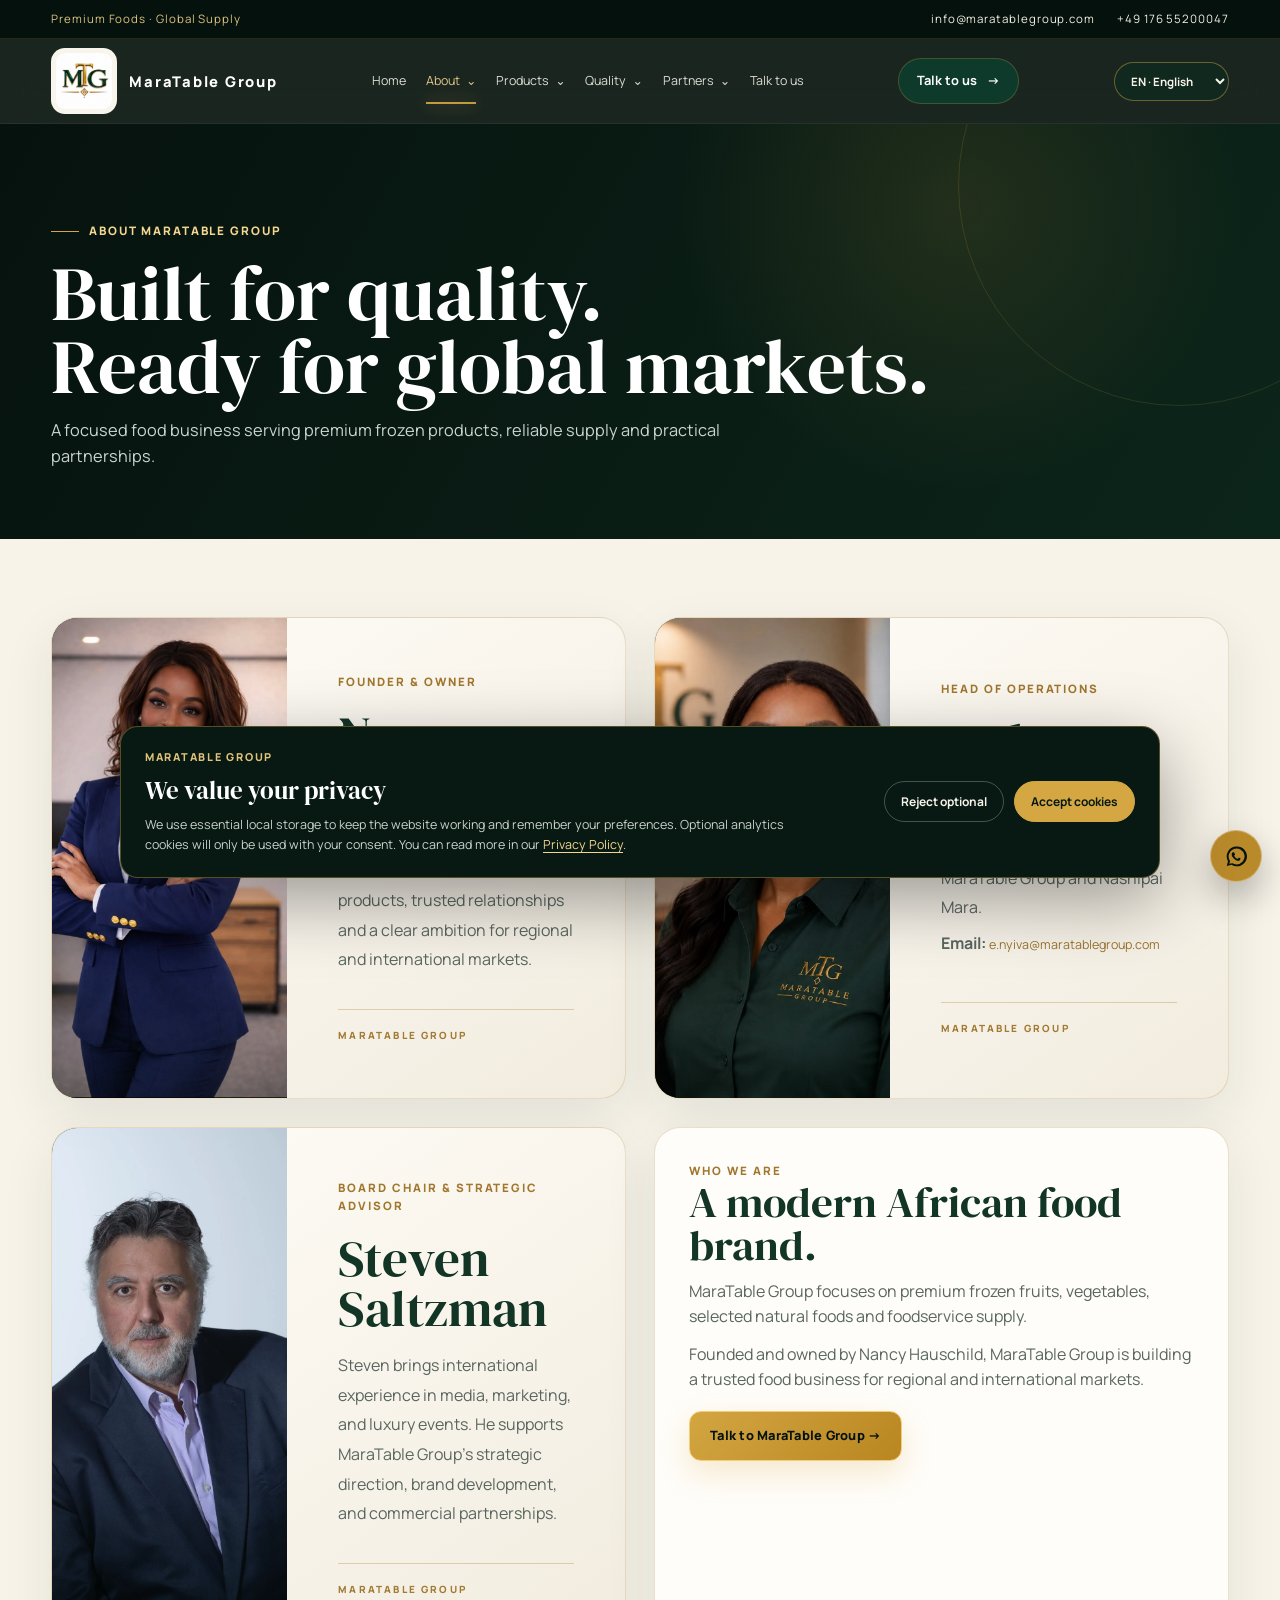
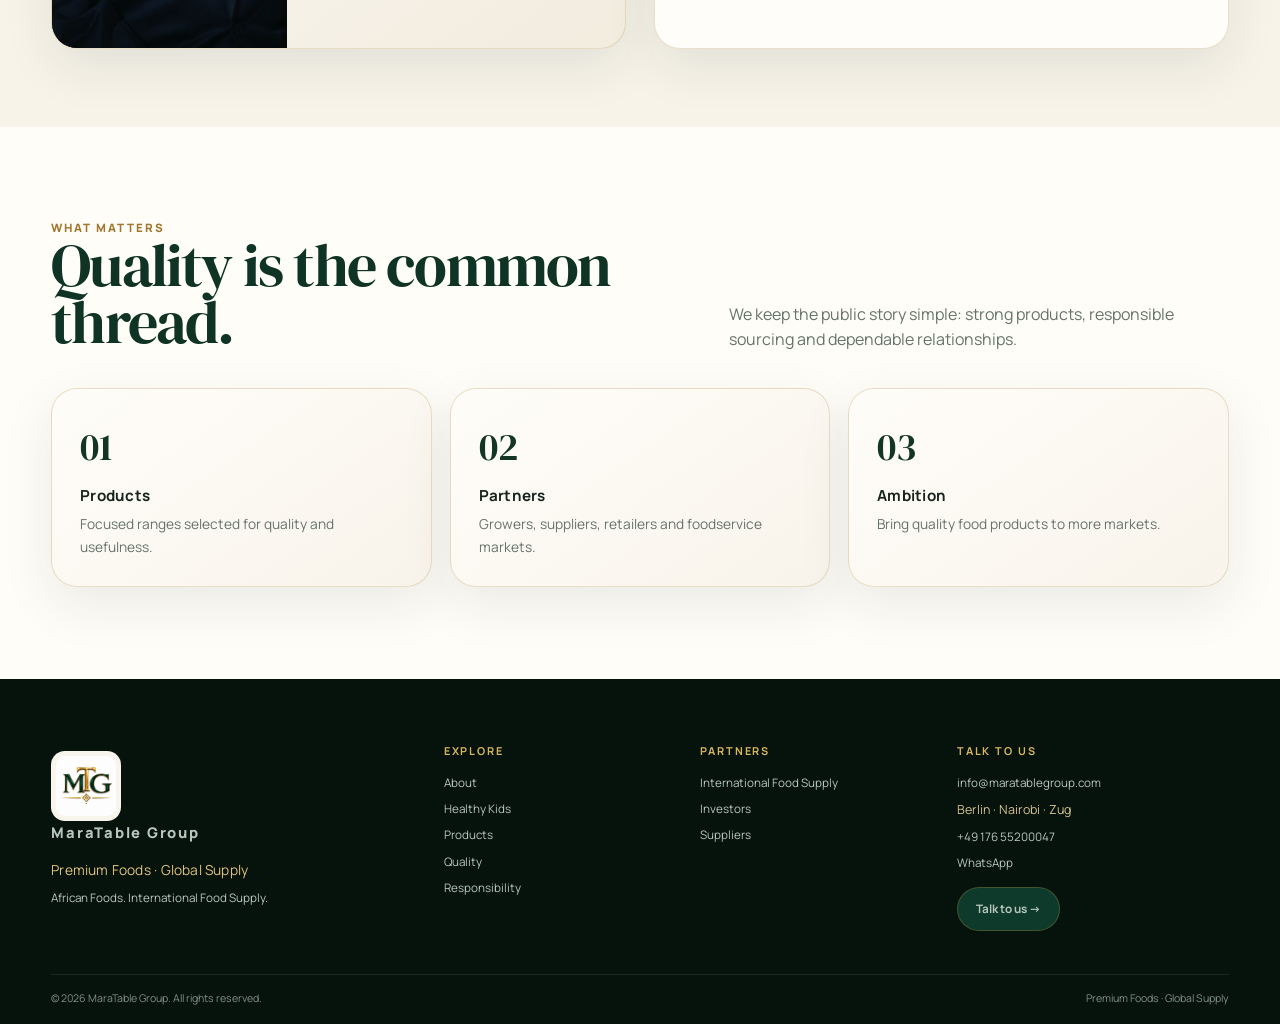
==== commit 6f2be304: "Standardize alphabetical navigation and footer across pages" ====
--- a/company.html
+++ b/company.html
@@ -49,6 +49,6 @@
 <div class="panel"><div class="kicker">Who we are</div><h2>A modern African food brand.</h2><p>MaraTable Group focuses on premium frozen fruits, vegetables, selected natural foods and foodservice supply.</p><p>Founded and owned by Nancy Hauschild, MaraTable Group is building a trusted food business for regional and international markets.</p><a class="btn primary" href="contact.html" style="margin-top:20px">Talk to MaraTable Group →</a></div></div></section>
 <section class="section light"><div class="wrap"><div class="section-head"><div><div class="kicker">What matters</div><h2>Quality is the common thread.</h2></div><p>We keep the public story simple: strong products, responsible sourcing and dependable relationships.</p></div><div class="grid-3"><div class="stat-card"><div class="big">01</div><b>Products</b><p>Focused ranges selected for quality and usefulness.</p></div><div class="stat-card"><div class="big">02</div><b>Partners</b><p>Growers, suppliers, retailers and foodservice markets.</p></div><div class="stat-card"><div class="big">03</div><b>Ambition</b><p>Bring quality food products to more markets.</p></div></div></div></section>
 </main>
-<footer class="footer"><div class="wrap footer-grid"><div class="footer-brand-col"><a class="brand footer-brand" href="index.html"><img src="assets/mtg-logo.jpg" alt="MaraTable Group"><span class="name">MaraTable Group</span></a><p class="footer-tagline">Premium Foods · Global Supply</p><p class="footer-description">African Foods. International Food Supply.</p></div><div><h4>Explore</h4><a href="company.html">About</a><a href="healthy-kids.html">Healthy Kids</a><a href="products.html">Products</a><a href="resources.html">Quality</a><a href="responsibility.html">Responsibility</a></div><div><h4>Partners</h4><a href="export.html">International Food Supply</a><a href="investors.html">Investors</a><a href="suppliers.html">Suppliers</a></div><div><h4>Talk to us</h4><a href="tel:+4917655200047">+49 176 55200047</a><a href="mailto:info@maratablegroup.com">info@maratablegroup.com</a><a href="https://wa.me/4917655200047?text=Hello%20MaraTable%20Group%2C%20I%20would%20like%20to%20make%20an%20enquiry." target="_blank" rel="noopener noreferrer">WhatsApp</a><span class="footer-locations">Berlin · Nairobi · Zug</span><a class="nav-cta" style="margin-top:15px;width:max-content" href="contact.html">Talk to us →</a></div></div><div class="wrap footer-bottom"><span>© <span data-year></span> MaraTable Group. All rights reserved.</span><span>Premium Foods · Global Supply</span></div></footer>
+<footer class="footer"><div class="wrap footer-grid"><div class="footer-brand-col"><a class="brand footer-brand" href="index.html"><img src="assets/mtg-logo.jpg" alt="MaraTable Group"><span class="name">MaraTable Group</span></a><p class="footer-tagline">Premium Foods · Global Supply</p><p class="footer-description">African Foods. International Food Supply.</p></div><div><h4>Explore</h4><a href="company.html">About</a><a href="healthy-kids.html">Healthy Kids</a><a href="products.html">Products</a><a href="resources.html">Quality</a><a href="responsibility.html">Responsibility</a></div><div><h4>Partners</h4><a href="export.html">International Food Supply</a><a href="investors.html">Investors</a><a href="suppliers.html">Suppliers</a></div><div><h4>Talk to us</h4><a href="mailto:info@maratablegroup.com">info@maratablegroup.com</a><span class="footer-locations">Berlin · Nairobi · Zug</span><a href="tel:+4917655200047">+49 176 55200047</a><a href="https://wa.me/4917655200047?text=Hello%20MaraTable%20Group%2C%20I%20would%20like%20to%20make%20an%20enquiry." target="_blank" rel="noopener noreferrer">WhatsApp</a><a class="nav-cta" style="margin-top:15px;width:max-content" href="contact.html">Talk to us →</a></div></div><div class="wrap footer-bottom"><span>© <span data-year></span> MaraTable Group. All rights reserved.</span><span>Premium Foods · Global Supply</span></div></footer>
 <a class="float-wa" href="https://wa.me/4917655200047?text=Hello%20MaraTable%20Group%2C%20I%20would%20like%20to%20make%20an%20enquiry." target="_blank" rel="noopener noreferrer" aria-label="WhatsApp"><svg viewBox="0 0 32 32" width="25" height="25" aria-hidden="true" focusable="false"><path fill="currentColor" d="M16 3.2A12.6 12.6 0 0 0 5.1 22.1L3.5 28l6.1-1.6A12.7 12.7 0 1 0 16 3.2Zm0 22.9a10.2 10.2 0 0 1-5.2-1.4l-.4-.2-3.6.9 1-3.5-.2-.4A10.2 10.2 0 1 1 16 26.1Zm5.6-7.6c-.3-.2-1.8-.9-2.1-1s-.5-.2-.7.2-.8 1-.9 1.2-.3.2-.6.1a8.4 8.4 0 0 1-2.5-1.5 9.3 9.3 0 0 1-1.7-2.1c-.2-.3 0-.5.1-.6l.5-.6c.2-.2.2-.3.3-.5s0-.4 0-.5-.7-1.7-1-2.3c-.2-.5-.5-.4-.7-.4h-.6c-.2 0-.5.1-.8.4s-1.1 1.1-1.1 2.6 1.1 3 1.2 3.2a11.4 11.4 0 0 0 4.4 4c.6.3 1.1.5 1.5.6.6.2 1.2.2 1.7.1.5-.1 1.8-.7 2-1.4.3-.7.3-1.3.2-1.4s-.2-.2-.5-.4Z"/></svg></a>
 <script src="script.js"></script></body></html>
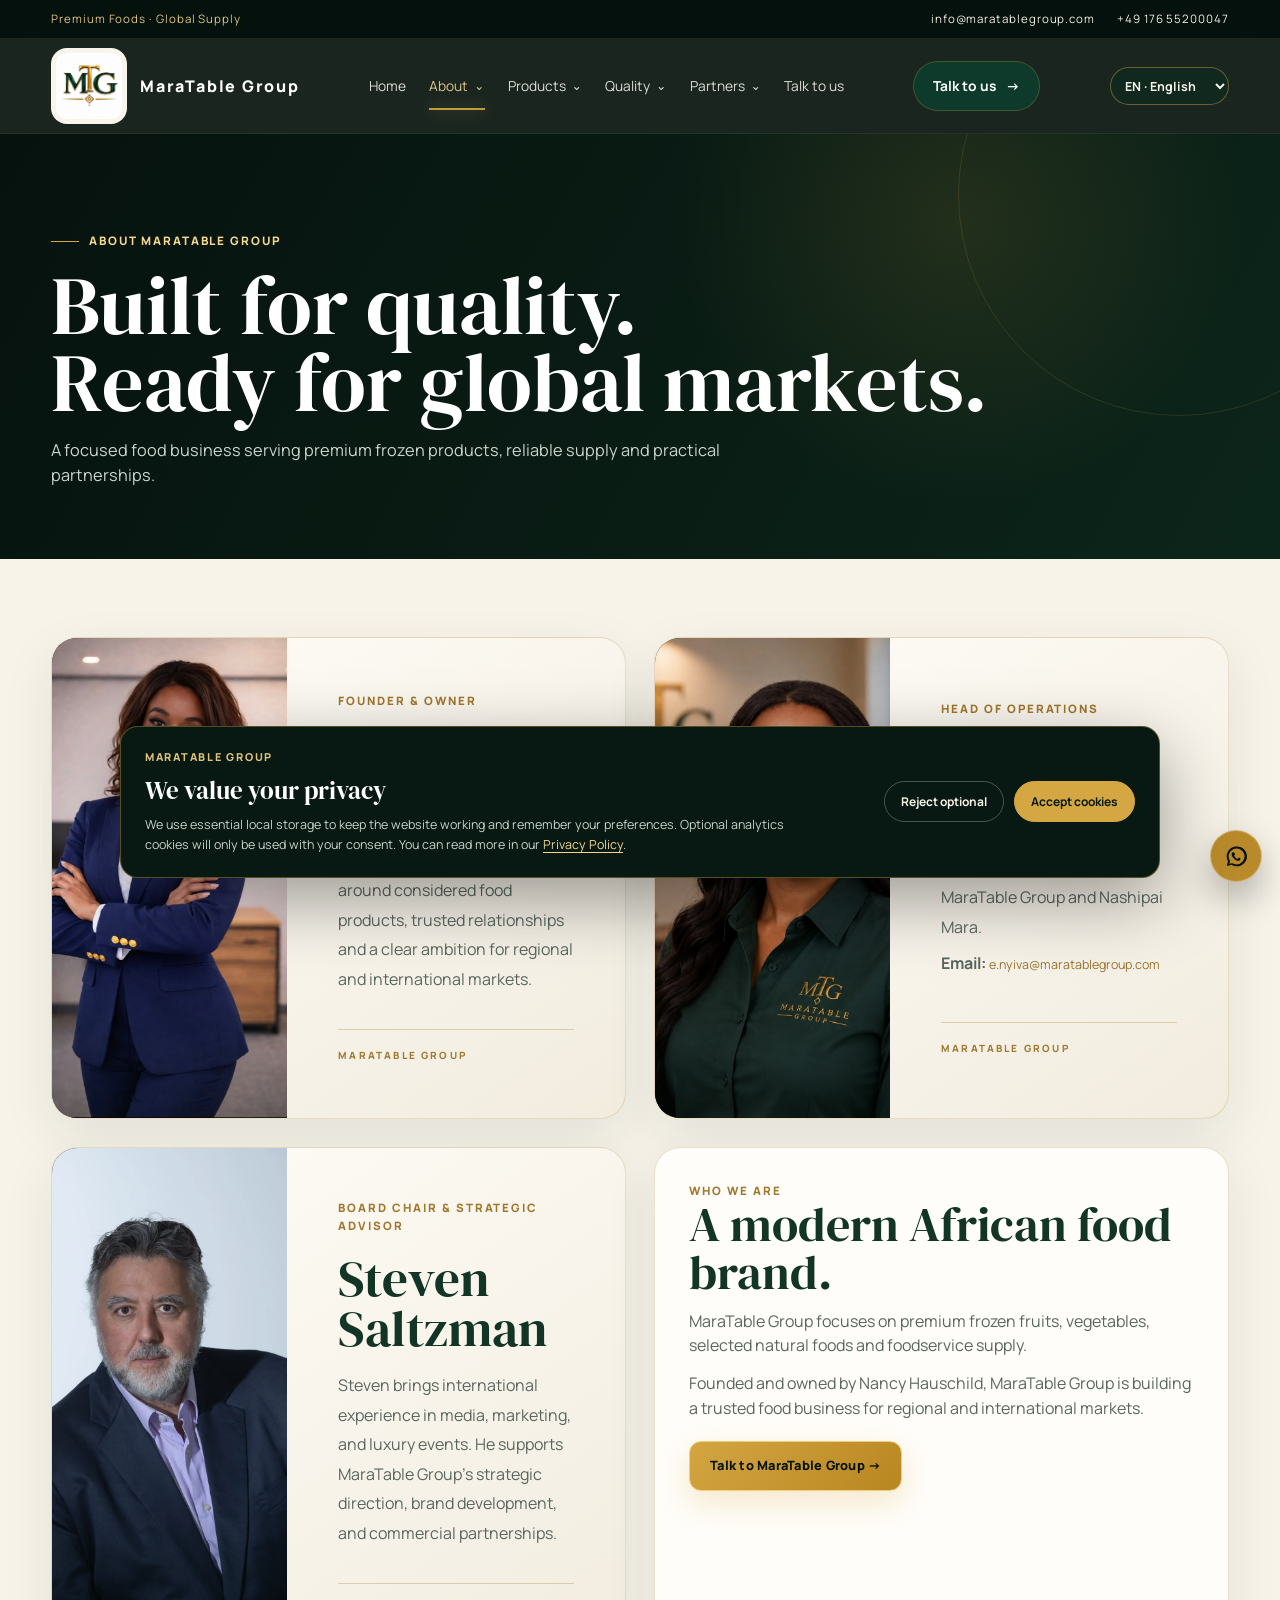
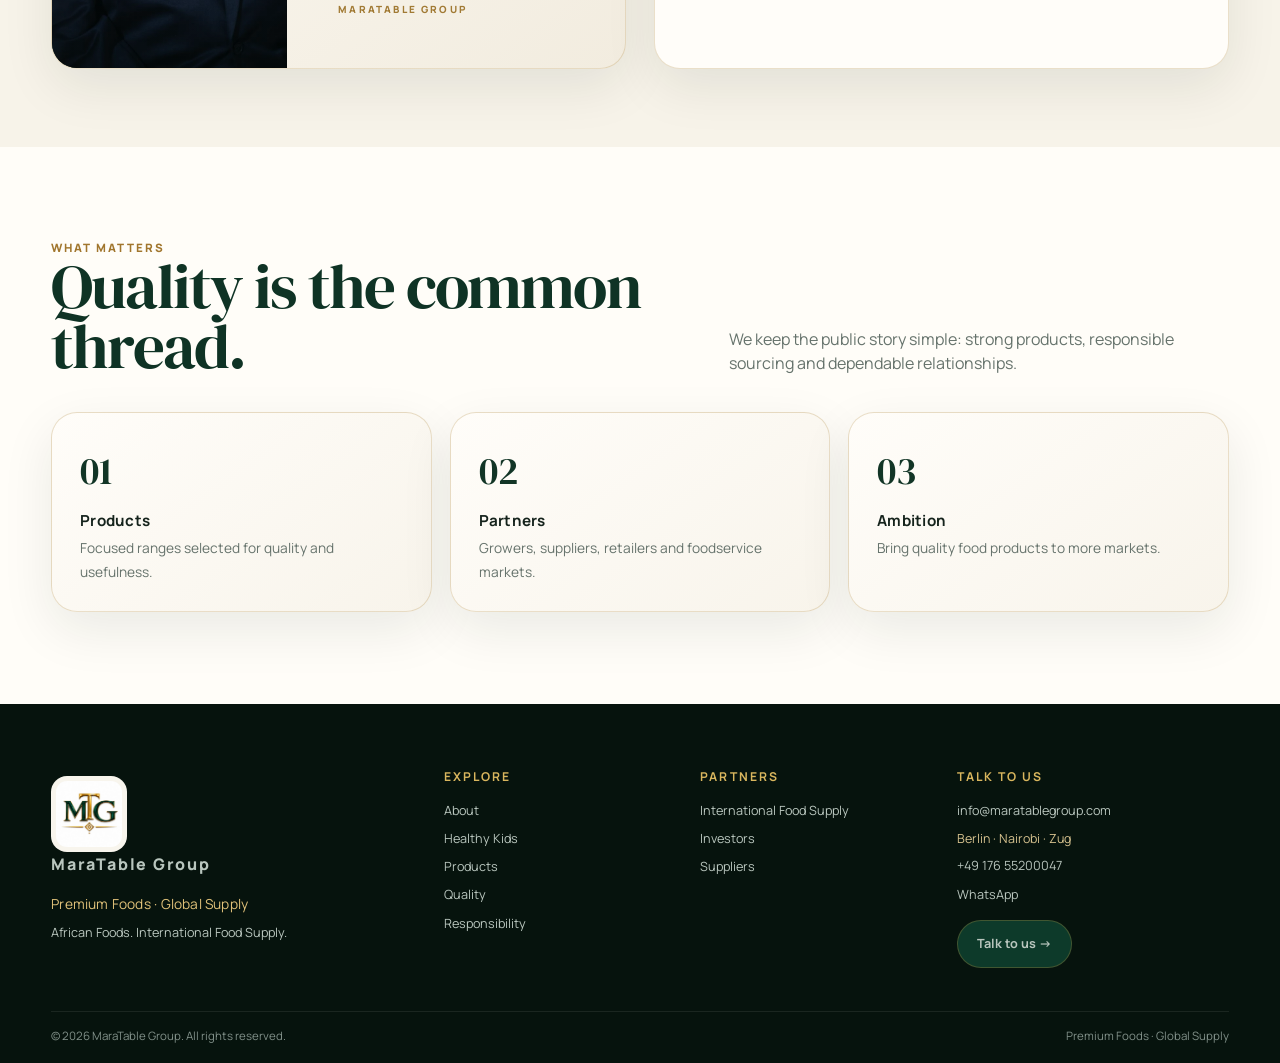
==== commit 620f2ebd: "Fix navigation destinations and working section anchors" ====
--- a/company.html
+++ b/company.html
@@ -20,11 +20,11 @@
 <meta name="twitter:image" content="https://www.maratable.com/assets/hero-farm-harvest.webp">
 <meta name="keywords" content="MaraTable Group, Nancy Hauschild, Esther Nyiva, operations, company leadership, African food brand, premium food business">
 <link rel="stylesheet" href="styles.css"><meta name="theme-color" content="#06120e"><link rel="icon" href="assets/leaf.svg"><script defer src="analytics.js"></script><script defer src="i18n-dictionary.js"></script><script defer src="i18n.js"></script></head><body><div class="topbar"><div class="wrap"><span>Premium Foods · Global Supply</span><div class="right"><a href="mailto:info@maratablegroup.com">info@maratablegroup.com</a><a href="tel:+4917655200047">+49 176 55200047</a></div></div></div>
-<header class="nav"><div class="wrap nav-inner"><a class="brand" href="index.html" aria-label="MaraTable Group home"><img src="assets/mtg-logo.jpg" alt="MaraTable Group"><span class="name">MaraTable Group</span></a><nav class="nav-links" aria-label="Main navigation"><a data-nav="home" href="index.html">Home</a><div class="nav-item"><a data-nav="about" href="company.html" aria-haspopup="true">About <span class="nav-chevron">⌄</span></a><div class="nav-dropdown"><a href="company.html#leadership">Leadership &amp; Board</a><a href="company.html">Our Story</a><a href="responsibility.html">Responsibility</a><a href="company.html#values">Values</a></div></div><div class="nav-item"><a data-nav="products" href="products.html" aria-haspopup="true">Products <span class="nav-chevron">⌄</span></a><div class="nav-dropdown"><a href="products.html#frozen">Frozen Foods</a><a href="products.html#fruits">Fruits</a><a href="products.html#pantry">Pantry</a><a href="products.html#snacks">Snacks</a><a href="products.html#vegetables">Vegetables</a></div></div><div class="nav-item"><a data-nav="quality" href="resources.html" aria-haspopup="true">Quality <span class="nav-chevron">⌄</span></a><div class="nav-dropdown"><a href="resources.html#food-safety">Food Safety</a><a href="healthy-kids.html">Healthy Kids</a><a href="resources.html">Quality</a><a href="resources.html#traceability">Sourcing &amp; Traceability</a><a href="resources.html#storage-handling">Storage &amp; Handling</a></div></div><div class="nav-item"><a data-nav="partners" href="export.html" aria-haspopup="true">Partners <span class="nav-chevron">⌄</span></a><div class="nav-dropdown"><a href="export.html">International Food Supply</a><a href="investors.html">Investors</a><a href="suppliers.html">Suppliers</a></div></div><a data-nav="contact" href="contact.html">Talk to us</a></nav><a class="nav-cta" href="contact.html">Talk to us <span>→</span></a><button class="menu" data-menu aria-label="Open menu" aria-controls="mobile-navigation" aria-expanded="false">☰</button></div><div class="drawer" id="mobile-navigation" aria-label="Mobile navigation"><a href="index.html">Home</a><details><summary>About</summary><a href="company.html#leadership">Leadership &amp; Board</a><a href="company.html">Our Story</a><a href="responsibility.html">Responsibility</a><a href="company.html#values">Values</a></details><details><summary>Products</summary><a href="products.html#frozen">Frozen Foods</a><a href="products.html#fruits">Fruits</a><a href="products.html#pantry">Pantry</a><a href="products.html#snacks">Snacks</a><a href="products.html#vegetables">Vegetables</a></details><details><summary>Quality</summary><a href="resources.html#food-safety">Food Safety</a><a href="healthy-kids.html">Healthy Kids</a><a href="resources.html">Quality</a><a href="resources.html#traceability">Sourcing &amp; Traceability</a><a href="resources.html#storage-handling">Storage &amp; Handling</a></details><details><summary>Partners</summary><a href="export.html">International Food Supply</a><a href="investors.html">Investors</a><a href="suppliers.html">Suppliers</a></details><a href="contact.html">Talk to us</a></div></header>
+<header class="nav"><div class="wrap nav-inner"><a class="brand" href="index.html" aria-label="MaraTable Group home"><img src="assets/mtg-logo.jpg" alt="MaraTable Group"><span class="name">MaraTable Group</span></a><nav class="nav-links" aria-label="Main navigation"><a data-nav="home" href="index.html">Home</a><div class="nav-item"><a data-nav="about" href="company.html" aria-haspopup="true">About <span class="nav-chevron">⌄</span></a><div class="nav-dropdown"><a href="company.html#leadership">Leadership &amp; Board</a><a href="company.html">Our Story</a><a href="responsibility.html">Responsibility</a><a href="company.html#values">Values</a></div></div><div class="nav-item"><a data-nav="products" href="products.html" aria-haspopup="true">Products <span class="nav-chevron">⌄</span></a><div class="nav-dropdown"><a href="products.html#frozen-mangoes">Frozen Foods</a><a href="products.html#frozen-mangoes">Fruits</a><a href="products.html#natural-honey">Pantry</a><a href="products.html#dried-mangoes">Snacks</a><a href="products.html#fresh-vegetables">Vegetables</a></div></div><div class="nav-item"><a data-nav="quality" href="resources.html" aria-haspopup="true">Quality <span class="nav-chevron">⌄</span></a><div class="nav-dropdown"><a href="resources.html#food-safety">Food Safety</a><a href="healthy-kids.html">Healthy Kids</a><a href="resources.html">Quality</a><a href="resources.html#traceability">Sourcing &amp; Traceability</a><a href="resources.html#storage-handling">Storage &amp; Handling</a></div></div><div class="nav-item"><a data-nav="partners" href="export.html" aria-haspopup="true">Partners <span class="nav-chevron">⌄</span></a><div class="nav-dropdown"><a href="export.html">International Food Supply</a><a href="investors.html">Investors</a><a href="suppliers.html">Suppliers</a></div></div><a data-nav="contact" href="contact.html">Talk to us</a></nav><a class="nav-cta" href="contact.html">Talk to us <span>→</span></a><button class="menu" data-menu aria-label="Open menu" aria-controls="mobile-navigation" aria-expanded="false">☰</button></div><div class="drawer" id="mobile-navigation" aria-label="Mobile navigation"><a href="index.html">Home</a><details><summary>About</summary><a href="company.html#leadership">Leadership &amp; Board</a><a href="company.html">Our Story</a><a href="responsibility.html">Responsibility</a><a href="company.html#values">Values</a></details><details><summary>Products</summary><a href="products.html#frozen-mangoes">Frozen Foods</a><a href="products.html#frozen-mangoes">Fruits</a><a href="products.html#natural-honey">Pantry</a><a href="products.html#dried-mangoes">Snacks</a><a href="products.html#fresh-vegetables">Vegetables</a></details><details><summary>Quality</summary><a href="resources.html#food-safety">Food Safety</a><a href="healthy-kids.html">Healthy Kids</a><a href="resources.html">Quality</a><a href="resources.html#traceability">Sourcing &amp; Traceability</a><a href="resources.html#storage-handling">Storage &amp; Handling</a></details><details><summary>Partners</summary><a href="export.html">International Food Supply</a><a href="investors.html">Investors</a><a href="suppliers.html">Suppliers</a></details><a href="contact.html">Talk to us</a></div></header>
 
 <main>
 <section class="page-hero"><div class="wrap"><span class="eyebrow">About MaraTable Group</span><h1>Built for quality.<br>Ready for global markets.</h1><p>A focused food business serving premium frozen products, reliable supply and practical partnerships.</p></div></section>
-<section class="content"><div class="wrap content-grid"><article class="executive-card">
+<section class="content" id="leadership"><div class="wrap content-grid"><article class="executive-card">
   <div class="executive-portrait"><img src="assets/founder-nancy.jpg" alt="Nancy Hauschild, founder and owner of MaraTable Group"></div>
   <div class="executive-details"><span class="kicker">Founder &amp; owner</span><h2>Nancy Hauschild</h2><p>Building MaraTable Group around considered food products, trusted relationships and a clear ambition for regional and international markets.</p><span class="executive-signature">MARATABLE GROUP</span></div>
 </article>
@@ -47,7 +47,7 @@
   </div>
 </article>
 <div class="panel"><div class="kicker">Who we are</div><h2>A modern African food brand.</h2><p>MaraTable Group focuses on premium frozen fruits, vegetables, selected natural foods and foodservice supply.</p><p>Founded and owned by Nancy Hauschild, MaraTable Group is building a trusted food business for regional and international markets.</p><a class="btn primary" href="contact.html" style="margin-top:20px">Talk to MaraTable Group →</a></div></div></section>
-<section class="section light"><div class="wrap"><div class="section-head"><div><div class="kicker">What matters</div><h2>Quality is the common thread.</h2></div><p>We keep the public story simple: strong products, responsible sourcing and dependable relationships.</p></div><div class="grid-3"><div class="stat-card"><div class="big">01</div><b>Products</b><p>Focused ranges selected for quality and usefulness.</p></div><div class="stat-card"><div class="big">02</div><b>Partners</b><p>Growers, suppliers, retailers and foodservice markets.</p></div><div class="stat-card"><div class="big">03</div><b>Ambition</b><p>Bring quality food products to more markets.</p></div></div></div></section>
+<section class="section light" id="values"><div class="wrap"><div class="section-head"><div><div class="kicker">What matters</div><h2>Quality is the common thread.</h2></div><p>We keep the public story simple: strong products, responsible sourcing and dependable relationships.</p></div><div class="grid-3"><div class="stat-card"><div class="big">01</div><b>Products</b><p>Focused ranges selected for quality and usefulness.</p></div><div class="stat-card"><div class="big">02</div><b>Partners</b><p>Growers, suppliers, retailers and foodservice markets.</p></div><div class="stat-card"><div class="big">03</div><b>Ambition</b><p>Bring quality food products to more markets.</p></div></div></div></section>
 </main>
 <footer class="footer"><div class="wrap footer-grid"><div class="footer-brand-col"><a class="brand footer-brand" href="index.html"><img src="assets/mtg-logo.jpg" alt="MaraTable Group"><span class="name">MaraTable Group</span></a><p class="footer-tagline">Premium Foods · Global Supply</p><p class="footer-description">African Foods. International Food Supply.</p></div><div><h4>Explore</h4><a href="company.html">About</a><a href="healthy-kids.html">Healthy Kids</a><a href="products.html">Products</a><a href="resources.html">Quality</a><a href="responsibility.html">Responsibility</a></div><div><h4>Partners</h4><a href="export.html">International Food Supply</a><a href="investors.html">Investors</a><a href="suppliers.html">Suppliers</a></div><div><h4>Talk to us</h4><a href="mailto:info@maratablegroup.com">info@maratablegroup.com</a><span class="footer-locations">Berlin · Nairobi · Zug</span><a href="tel:+4917655200047">+49 176 55200047</a><a href="https://wa.me/4917655200047?text=Hello%20MaraTable%20Group%2C%20I%20would%20like%20to%20make%20an%20enquiry." target="_blank" rel="noopener noreferrer">WhatsApp</a><a class="nav-cta" style="margin-top:15px;width:max-content" href="contact.html">Talk to us →</a></div></div><div class="wrap footer-bottom"><span>© <span data-year></span> MaraTable Group. All rights reserved.</span><span>Premium Foods · Global Supply</span></div></footer>
 <a class="float-wa" href="https://wa.me/4917655200047?text=Hello%20MaraTable%20Group%2C%20I%20would%20like%20to%20make%20an%20enquiry." target="_blank" rel="noopener noreferrer" aria-label="WhatsApp"><svg viewBox="0 0 32 32" width="25" height="25" aria-hidden="true" focusable="false"><path fill="currentColor" d="M16 3.2A12.6 12.6 0 0 0 5.1 22.1L3.5 28l6.1-1.6A12.7 12.7 0 1 0 16 3.2Zm0 22.9a10.2 10.2 0 0 1-5.2-1.4l-.4-.2-3.6.9 1-3.5-.2-.4A10.2 10.2 0 1 1 16 26.1Zm5.6-7.6c-.3-.2-1.8-.9-2.1-1s-.5-.2-.7.2-.8 1-.9 1.2-.3.2-.6.1a8.4 8.4 0 0 1-2.5-1.5 9.3 9.3 0 0 1-1.7-2.1c-.2-.3 0-.5.1-.6l.5-.6c.2-.2.2-.3.3-.5s0-.4 0-.5-.7-1.7-1-2.3c-.2-.5-.5-.4-.7-.4h-.6c-.2 0-.5.1-.8.4s-1.1 1.1-1.1 2.6 1.1 3 1.2 3.2a11.4 11.4 0 0 0 4.4 4c.6.3 1.1.5 1.5.6.6.2 1.2.2 1.7.1.5-.1 1.8-.7 2-1.4.3-.7.3-1.3.2-1.4s-.2-.2-.5-.4Z"/></svg></a>
--- a/styles.css
+++ b/styles.css
@@ -183,3 +183,83 @@
 .website-field{position:absolute!important;left:-10000px!important;width:1px!important;height:1px!important;overflow:hidden!important}
 @keyframes cookie-in{from{opacity:0;transform:translateY(12px)}to{opacity:1;transform:translateY(0)}}
 @media(max-width:700px){.cookie-consent{left:12px;right:12px;bottom:12px;display:block;padding:18px;border-radius:16px}.cookie-copy h2{font-size:1.4rem}.cookie-actions{margin-top:15px;display:grid;grid-template-columns:1fr 1fr}.cookie-actions button{padding:12px 10px;font-size:.72rem}}
+
+
+/* MaraTable review refresh — refined navigation, readability and contact verification */
+.nav-inner{height:94px;gap:clamp(16px,1.8vw,28px)}
+.brand{gap:13px}
+.brand img{width:76px;height:76px;border-radius:16px}
+.brand .name{font-size:1rem;letter-spacing:.11em}
+.nav-links{gap:clamp(17px,1.8vw,27px);font-size:.86rem}
+.nav-links>a,.nav-item>a{font-size:.86rem}
+.nav-dropdown a{font-size:.83rem}
+.nav-cta{font-size:.86rem;padding:13px 19px}
+.language-select{font-size:.78rem;min-height:38px;padding:7px 10px;border-radius:999px}
+.page-hero h1{font-size:clamp(3.7rem,6.4vw,6rem)}
+.section h2{font-size:clamp(2.9rem,4.9vw,5rem)}
+.panel h2{font-size:3rem}
+.footer h4{font-size:.76rem}
+.footer a,.footer p{font-size:.79rem;line-height:1.6}
+.footer-bottom{font-size:.72rem}
+.turnstile-widget{display:flex;justify-content:flex-start;align-items:center;min-height:66px;margin:12px 0 18px;overflow:hidden}
+.turnstile-widget iframe{max-width:100%}
+@media(max-width:1180px){
+  .nav-inner{height:86px}
+  .nav-links,.nav-inner>.nav-cta{display:none}
+  .menu{display:block}
+  .drawer.open{display:grid;padding:16px 4vw 24px;grid-template-columns:repeat(2,minmax(0,1fr));gap:10px}
+}
+@media(max-width:820px){
+  .nav-inner{height:82px}
+  .brand img{width:66px;height:66px}
+  .brand .name{font-size:.91rem;letter-spacing:.09em}
+  .page-hero h1{font-size:clamp(3.4rem,8vw,5.2rem)}
+  .section h2{font-size:clamp(2.8rem,7vw,4.4rem)}
+  .panel h2{font-size:2.8rem}
+  .footer-grid{gap:25px}
+}
+@media(max-width:560px){
+  .nav-inner{height:76px;gap:8px}
+  .brand{gap:8px;min-width:0}
+  .brand img{width:60px;height:60px;border-radius:14px}
+  .brand .name{font-size:.79rem;letter-spacing:.055em}
+  .language-select{max-width:98px;min-width:76px;padding:6px 7px;font-size:.68rem}
+  .menu{font-size:26px;padding:4px}
+  .drawer.open{grid-template-columns:1fr}
+  .page-hero{padding:66px 0 52px}
+  .page-hero h1{font-size:clamp(3.15rem,12vw,4.25rem)}
+  .section h2{font-size:clamp(2.65rem,10vw,3.5rem)}
+  .panel h2{font-size:2.45rem}
+  .footer-grid{grid-template-columns:1fr}
+  .footer-brand img{width:72px;height:72px}
+  .turnstile-widget{transform-origin:left top;transform:scale(.92);width:100%;min-height:62px}
+}
+@media(max-width:370px){
+  .brand .name{font-size:.73rem;letter-spacing:.025em}
+  .brand img{width:56px;height:56px}
+  .language-select{max-width:82px;min-width:70px;font-size:.63rem}
+  .nav-inner{gap:6px}
+}
+/* Subtle framing retains the approved photography while keeping photo subjects prominent. */
+.feature-tile img{transform:scale(1.08);object-position:center 62%}
+.feature-tile:hover img{transform:scale(1.13);object-position:center 62%}
+.catalog-card{overflow:hidden}
+.catalog-card img{object-position:center 72%;transform:scale(1.05)}
+
+
+/* Branded product artwork contains a repeated top-line slogan. Keep the same approved image files,
+   but frame the photos lower so the embedded banner is kept outside the visible card crop. */
+.feature-tile img[src*="-new."] ,
+.catalog-card img[src*="-new."],
+.hero-image img[src*="-new."]{
+  object-position:50% 100%;
+  transform:scale(1.22);
+  transform-origin:center bottom;
+}
+.feature-tile:hover img[src*="-new."]{transform:scale(1.26);transform-origin:center bottom}
+@media(max-width:560px){
+  .feature-tile img[src*="-new."],
+  .catalog-card img[src*="-new."],
+  .hero-image img[src*="-new."]{transform:scale(1.14);transform-origin:center bottom}
+  .feature-tile:hover img[src*="-new."]{transform:scale(1.16)}
+}
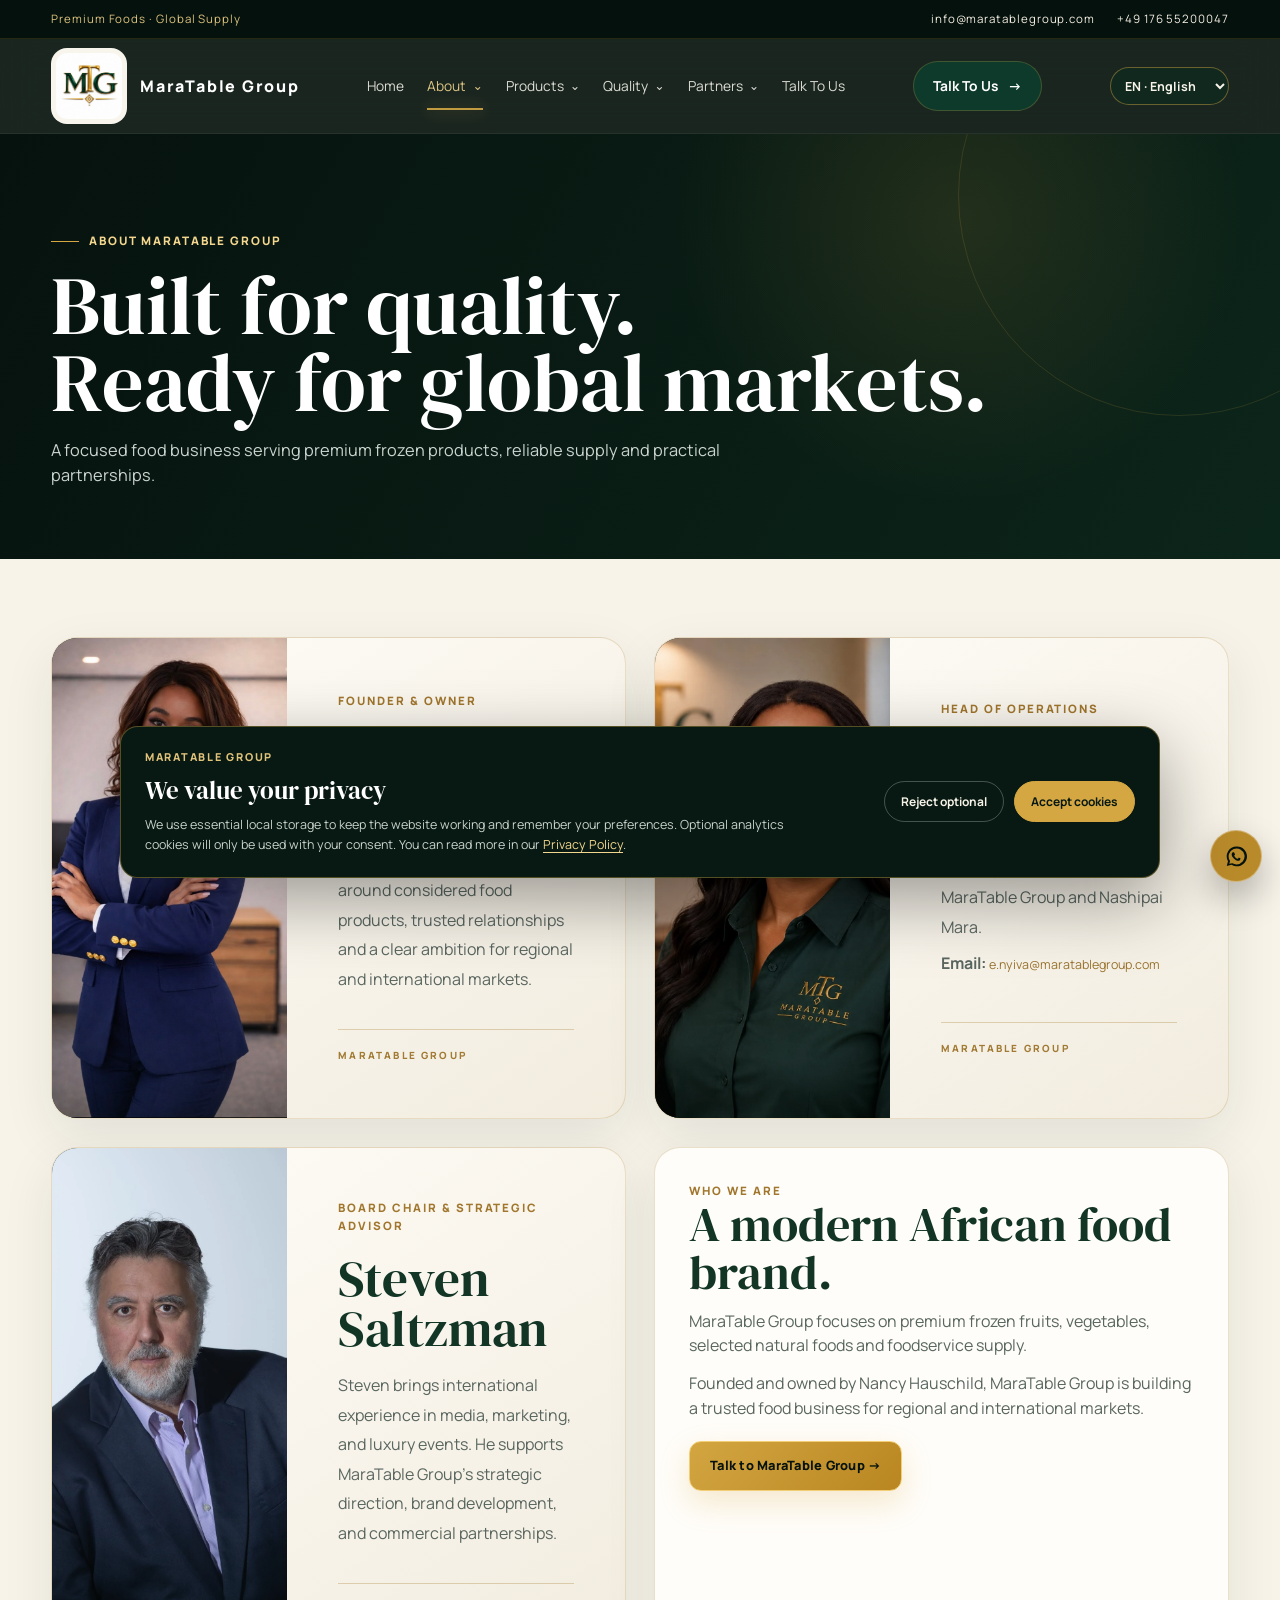
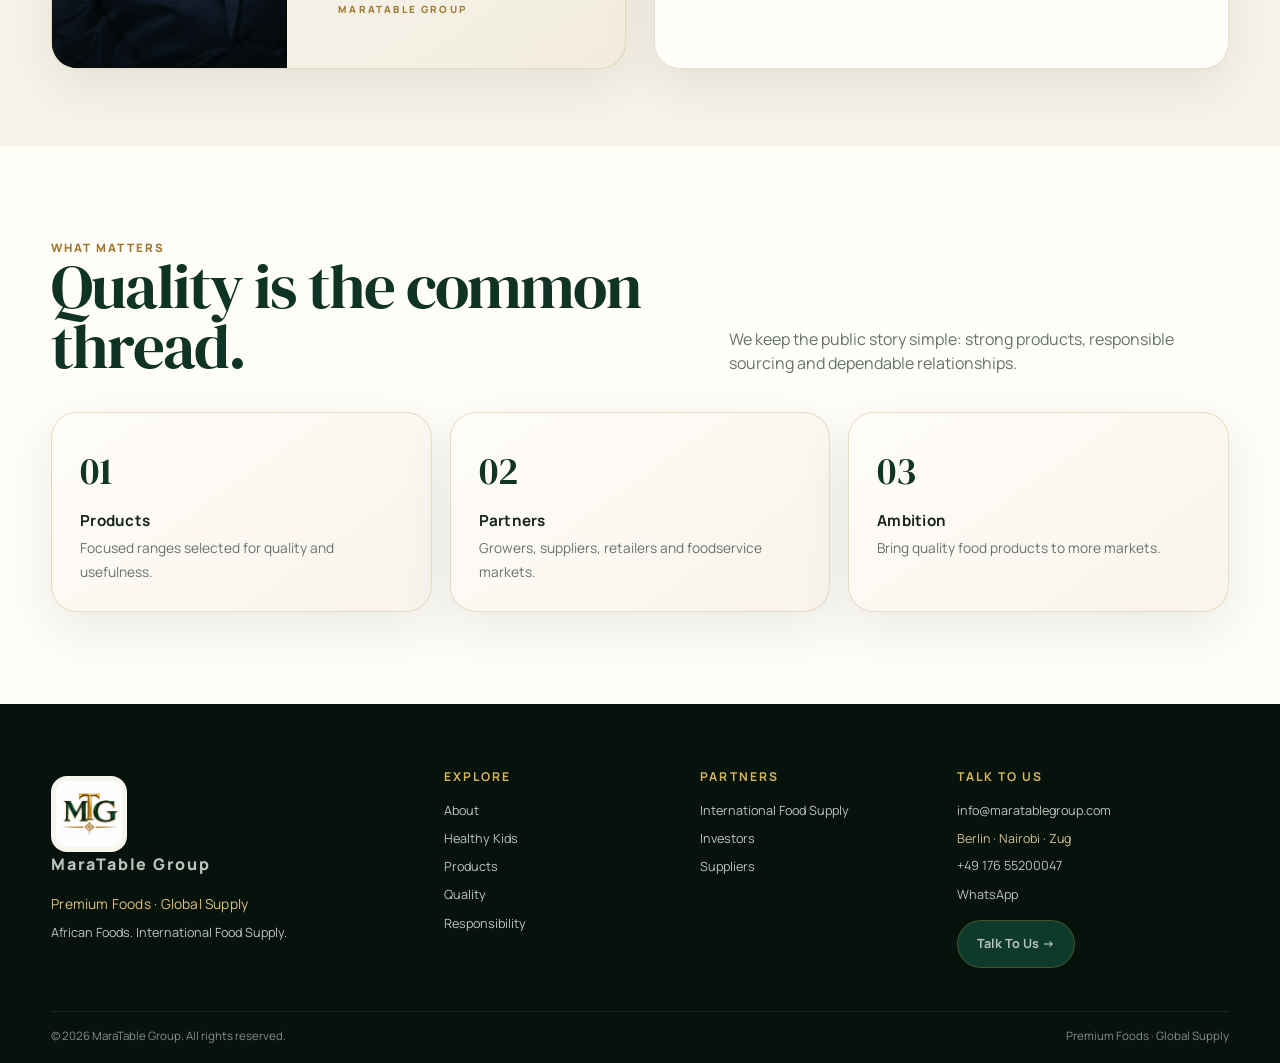
==== commit 75daf0a9: "Use consistent Talk To Us contact labels" ====
--- a/company.html
+++ b/company.html
@@ -20,7 +20,7 @@
 <meta name="twitter:image" content="https://www.maratable.com/assets/hero-farm-harvest.webp">
 <meta name="keywords" content="MaraTable Group, Nancy Hauschild, Esther Nyiva, operations, company leadership, African food brand, premium food business">
 <link rel="stylesheet" href="styles.css"><meta name="theme-color" content="#06120e"><link rel="icon" href="assets/leaf.svg"><script defer src="analytics.js"></script><script defer src="i18n-dictionary.js"></script><script defer src="i18n.js"></script></head><body><div class="topbar"><div class="wrap"><span>Premium Foods · Global Supply</span><div class="right"><a href="mailto:info@maratablegroup.com">info@maratablegroup.com</a><a href="tel:+4917655200047">+49 176 55200047</a></div></div></div>
-<header class="nav"><div class="wrap nav-inner"><a class="brand" href="index.html" aria-label="MaraTable Group home"><img src="assets/mtg-logo.jpg" alt="MaraTable Group"><span class="name">MaraTable Group</span></a><nav class="nav-links" aria-label="Main navigation"><a data-nav="home" href="index.html">Home</a><div class="nav-item"><a data-nav="about" href="company.html" aria-haspopup="true">About <span class="nav-chevron">⌄</span></a><div class="nav-dropdown"><a href="company.html#leadership">Leadership &amp; Board</a><a href="company.html">Our Story</a><a href="responsibility.html">Responsibility</a><a href="company.html#values">Values</a></div></div><div class="nav-item"><a data-nav="products" href="products.html" aria-haspopup="true">Products <span class="nav-chevron">⌄</span></a><div class="nav-dropdown"><a href="products.html#frozen-mangoes">Frozen Foods</a><a href="products.html#frozen-mangoes">Fruits</a><a href="products.html#natural-honey">Pantry</a><a href="products.html#dried-mangoes">Snacks</a><a href="products.html#fresh-vegetables">Vegetables</a></div></div><div class="nav-item"><a data-nav="quality" href="resources.html" aria-haspopup="true">Quality <span class="nav-chevron">⌄</span></a><div class="nav-dropdown"><a href="resources.html#food-safety">Food Safety</a><a href="healthy-kids.html">Healthy Kids</a><a href="resources.html">Quality</a><a href="resources.html#traceability">Sourcing &amp; Traceability</a><a href="resources.html#storage-handling">Storage &amp; Handling</a></div></div><div class="nav-item"><a data-nav="partners" href="export.html" aria-haspopup="true">Partners <span class="nav-chevron">⌄</span></a><div class="nav-dropdown"><a href="export.html">International Food Supply</a><a href="investors.html">Investors</a><a href="suppliers.html">Suppliers</a></div></div><a data-nav="contact" href="contact.html">Talk to us</a></nav><a class="nav-cta" href="contact.html">Talk to us <span>→</span></a><button class="menu" data-menu aria-label="Open menu" aria-controls="mobile-navigation" aria-expanded="false">☰</button></div><div class="drawer" id="mobile-navigation" aria-label="Mobile navigation"><a href="index.html">Home</a><details><summary>About</summary><a href="company.html#leadership">Leadership &amp; Board</a><a href="company.html">Our Story</a><a href="responsibility.html">Responsibility</a><a href="company.html#values">Values</a></details><details><summary>Products</summary><a href="products.html#frozen-mangoes">Frozen Foods</a><a href="products.html#frozen-mangoes">Fruits</a><a href="products.html#natural-honey">Pantry</a><a href="products.html#dried-mangoes">Snacks</a><a href="products.html#fresh-vegetables">Vegetables</a></details><details><summary>Quality</summary><a href="resources.html#food-safety">Food Safety</a><a href="healthy-kids.html">Healthy Kids</a><a href="resources.html">Quality</a><a href="resources.html#traceability">Sourcing &amp; Traceability</a><a href="resources.html#storage-handling">Storage &amp; Handling</a></details><details><summary>Partners</summary><a href="export.html">International Food Supply</a><a href="investors.html">Investors</a><a href="suppliers.html">Suppliers</a></details><a href="contact.html">Talk to us</a></div></header>
+<header class="nav"><div class="wrap nav-inner"><a class="brand" href="index.html" aria-label="MaraTable Group home"><img src="assets/mtg-logo.jpg" alt="MaraTable Group"><span class="name">MaraTable Group</span></a><nav class="nav-links" aria-label="Main navigation"><a data-nav="home" href="index.html">Home</a><div class="nav-item"><a data-nav="about" href="company.html" aria-haspopup="true">About <span class="nav-chevron">⌄</span></a><div class="nav-dropdown"><a href="company.html#leadership">Leadership &amp; Board</a><a href="company.html">Our Story</a><a href="responsibility.html">Responsibility</a><a href="company.html#values">Values</a></div></div><div class="nav-item"><a data-nav="products" href="products.html" aria-haspopup="true">Products <span class="nav-chevron">⌄</span></a><div class="nav-dropdown"><a href="products.html#frozen-mangoes">Frozen Foods</a><a href="products.html#frozen-mangoes">Fruits</a><a href="products.html#natural-honey">Pantry</a><a href="products.html#dried-mangoes">Snacks</a><a href="products.html#fresh-vegetables">Vegetables</a></div></div><div class="nav-item"><a data-nav="quality" href="resources.html" aria-haspopup="true">Quality <span class="nav-chevron">⌄</span></a><div class="nav-dropdown"><a href="resources.html#food-safety">Food Safety</a><a href="healthy-kids.html">Healthy Kids</a><a href="resources.html">Quality</a><a href="resources.html#traceability">Sourcing &amp; Traceability</a><a href="resources.html#storage-handling">Storage &amp; Handling</a></div></div><div class="nav-item"><a data-nav="partners" href="export.html" aria-haspopup="true">Partners <span class="nav-chevron">⌄</span></a><div class="nav-dropdown"><a href="export.html">International Food Supply</a><a href="investors.html">Investors</a><a href="suppliers.html">Suppliers</a></div></div><a data-nav="contact" href="contact.html">Talk To Us</a></nav><a class="nav-cta" href="contact.html">Talk To Us <span>→</span></a><button class="menu" data-menu aria-label="Open menu" aria-controls="mobile-navigation" aria-expanded="false">☰</button></div><div class="drawer" id="mobile-navigation" aria-label="Mobile navigation"><a href="index.html">Home</a><details><summary>About</summary><a href="company.html#leadership">Leadership &amp; Board</a><a href="company.html">Our Story</a><a href="responsibility.html">Responsibility</a><a href="company.html#values">Values</a></details><details><summary>Products</summary><a href="products.html#frozen-mangoes">Frozen Foods</a><a href="products.html#frozen-mangoes">Fruits</a><a href="products.html#natural-honey">Pantry</a><a href="products.html#dried-mangoes">Snacks</a><a href="products.html#fresh-vegetables">Vegetables</a></details><details><summary>Quality</summary><a href="resources.html#food-safety">Food Safety</a><a href="healthy-kids.html">Healthy Kids</a><a href="resources.html">Quality</a><a href="resources.html#traceability">Sourcing &amp; Traceability</a><a href="resources.html#storage-handling">Storage &amp; Handling</a></details><details><summary>Partners</summary><a href="export.html">International Food Supply</a><a href="investors.html">Investors</a><a href="suppliers.html">Suppliers</a></details><a href="contact.html">Talk To Us</a></div></header>
 
 <main>
 <section class="page-hero"><div class="wrap"><span class="eyebrow">About MaraTable Group</span><h1>Built for quality.<br>Ready for global markets.</h1><p>A focused food business serving premium frozen products, reliable supply and practical partnerships.</p></div></section>
@@ -49,6 +49,6 @@
 <div class="panel"><div class="kicker">Who we are</div><h2>A modern African food brand.</h2><p>MaraTable Group focuses on premium frozen fruits, vegetables, selected natural foods and foodservice supply.</p><p>Founded and owned by Nancy Hauschild, MaraTable Group is building a trusted food business for regional and international markets.</p><a class="btn primary" href="contact.html" style="margin-top:20px">Talk to MaraTable Group →</a></div></div></section>
 <section class="section light" id="values"><div class="wrap"><div class="section-head"><div><div class="kicker">What matters</div><h2>Quality is the common thread.</h2></div><p>We keep the public story simple: strong products, responsible sourcing and dependable relationships.</p></div><div class="grid-3"><div class="stat-card"><div class="big">01</div><b>Products</b><p>Focused ranges selected for quality and usefulness.</p></div><div class="stat-card"><div class="big">02</div><b>Partners</b><p>Growers, suppliers, retailers and foodservice markets.</p></div><div class="stat-card"><div class="big">03</div><b>Ambition</b><p>Bring quality food products to more markets.</p></div></div></div></section>
 </main>
-<footer class="footer"><div class="wrap footer-grid"><div class="footer-brand-col"><a class="brand footer-brand" href="index.html"><img src="assets/mtg-logo.jpg" alt="MaraTable Group"><span class="name">MaraTable Group</span></a><p class="footer-tagline">Premium Foods · Global Supply</p><p class="footer-description">African Foods. International Food Supply.</p></div><div><h4>Explore</h4><a href="company.html">About</a><a href="healthy-kids.html">Healthy Kids</a><a href="products.html">Products</a><a href="resources.html">Quality</a><a href="responsibility.html">Responsibility</a></div><div><h4>Partners</h4><a href="export.html">International Food Supply</a><a href="investors.html">Investors</a><a href="suppliers.html">Suppliers</a></div><div><h4>Talk to us</h4><a href="mailto:info@maratablegroup.com">info@maratablegroup.com</a><span class="footer-locations">Berlin · Nairobi · Zug</span><a href="tel:+4917655200047">+49 176 55200047</a><a href="https://wa.me/4917655200047?text=Hello%20MaraTable%20Group%2C%20I%20would%20like%20to%20make%20an%20enquiry." target="_blank" rel="noopener noreferrer">WhatsApp</a><a class="nav-cta" style="margin-top:15px;width:max-content" href="contact.html">Talk to us →</a></div></div><div class="wrap footer-bottom"><span>© <span data-year></span> MaraTable Group. All rights reserved.</span><span>Premium Foods · Global Supply</span></div></footer>
+<footer class="footer"><div class="wrap footer-grid"><div class="footer-brand-col"><a class="brand footer-brand" href="index.html"><img src="assets/mtg-logo.jpg" alt="MaraTable Group"><span class="name">MaraTable Group</span></a><p class="footer-tagline">Premium Foods · Global Supply</p><p class="footer-description">African Foods. International Food Supply.</p></div><div><h4>Explore</h4><a href="company.html">About</a><a href="healthy-kids.html">Healthy Kids</a><a href="products.html">Products</a><a href="resources.html">Quality</a><a href="responsibility.html">Responsibility</a></div><div><h4>Partners</h4><a href="export.html">International Food Supply</a><a href="investors.html">Investors</a><a href="suppliers.html">Suppliers</a></div><div><h4>Talk To Us</h4><a href="mailto:info@maratablegroup.com">info@maratablegroup.com</a><span class="footer-locations">Berlin · Nairobi · Zug</span><a href="tel:+4917655200047">+49 176 55200047</a><a href="https://wa.me/4917655200047?text=Hello%20MaraTable%20Group%2C%20I%20would%20like%20to%20make%20an%20enquiry." target="_blank" rel="noopener noreferrer">WhatsApp</a><a class="nav-cta" style="margin-top:15px;width:max-content" href="contact.html">Talk To Us →</a></div></div><div class="wrap footer-bottom"><span>© <span data-year></span> MaraTable Group. All rights reserved.</span><span>Premium Foods · Global Supply</span></div></footer>
 <a class="float-wa" href="https://wa.me/4917655200047?text=Hello%20MaraTable%20Group%2C%20I%20would%20like%20to%20make%20an%20enquiry." target="_blank" rel="noopener noreferrer" aria-label="WhatsApp"><svg viewBox="0 0 32 32" width="25" height="25" aria-hidden="true" focusable="false"><path fill="currentColor" d="M16 3.2A12.6 12.6 0 0 0 5.1 22.1L3.5 28l6.1-1.6A12.7 12.7 0 1 0 16 3.2Zm0 22.9a10.2 10.2 0 0 1-5.2-1.4l-.4-.2-3.6.9 1-3.5-.2-.4A10.2 10.2 0 1 1 16 26.1Zm5.6-7.6c-.3-.2-1.8-.9-2.1-1s-.5-.2-.7.2-.8 1-.9 1.2-.3.2-.6.1a8.4 8.4 0 0 1-2.5-1.5 9.3 9.3 0 0 1-1.7-2.1c-.2-.3 0-.5.1-.6l.5-.6c.2-.2.2-.3.3-.5s0-.4 0-.5-.7-1.7-1-2.3c-.2-.5-.5-.4-.7-.4h-.6c-.2 0-.5.1-.8.4s-1.1 1.1-1.1 2.6 1.1 3 1.2 3.2a11.4 11.4 0 0 0 4.4 4c.6.3 1.1.5 1.5.6.6.2 1.2.2 1.7.1.5-.1 1.8-.7 2-1.4.3-.7.3-1.3.2-1.4s-.2-.2-.5-.4Z"/></svg></a>
 <script src="script.js"></script></body></html>
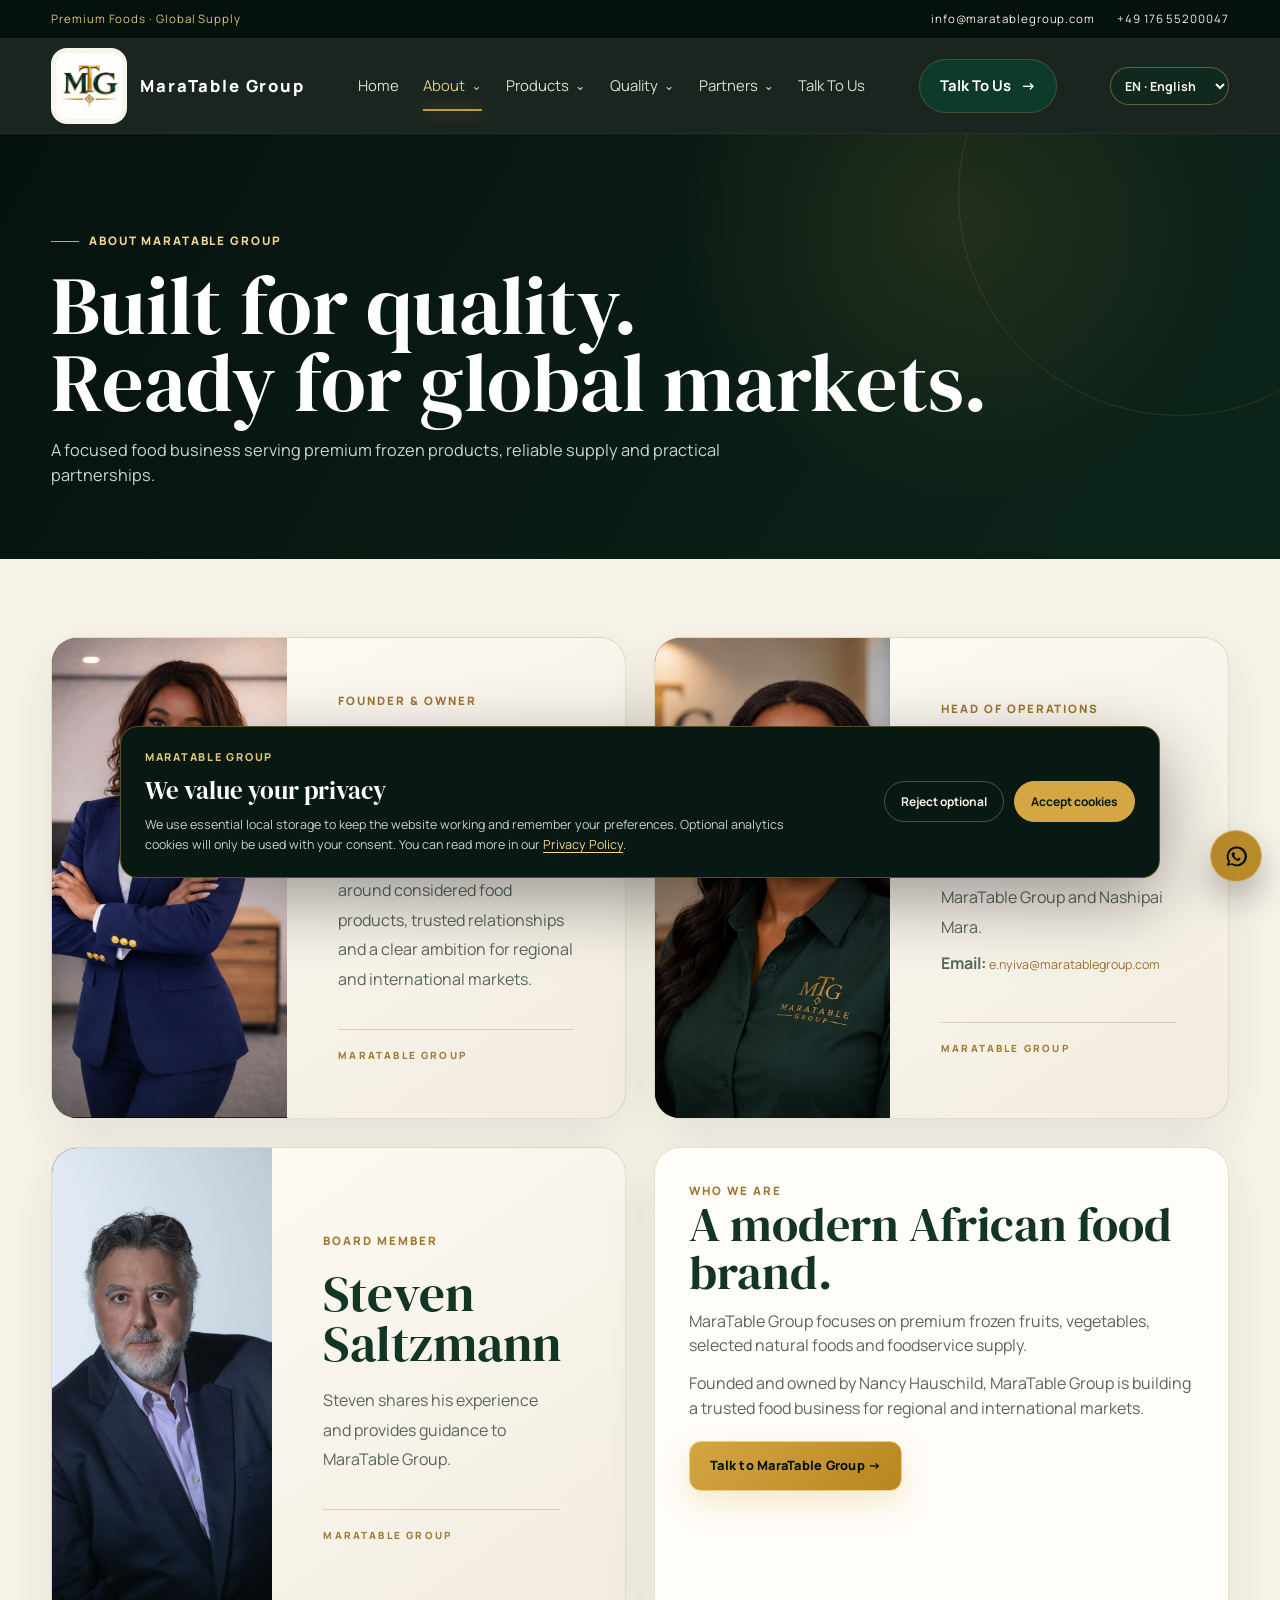
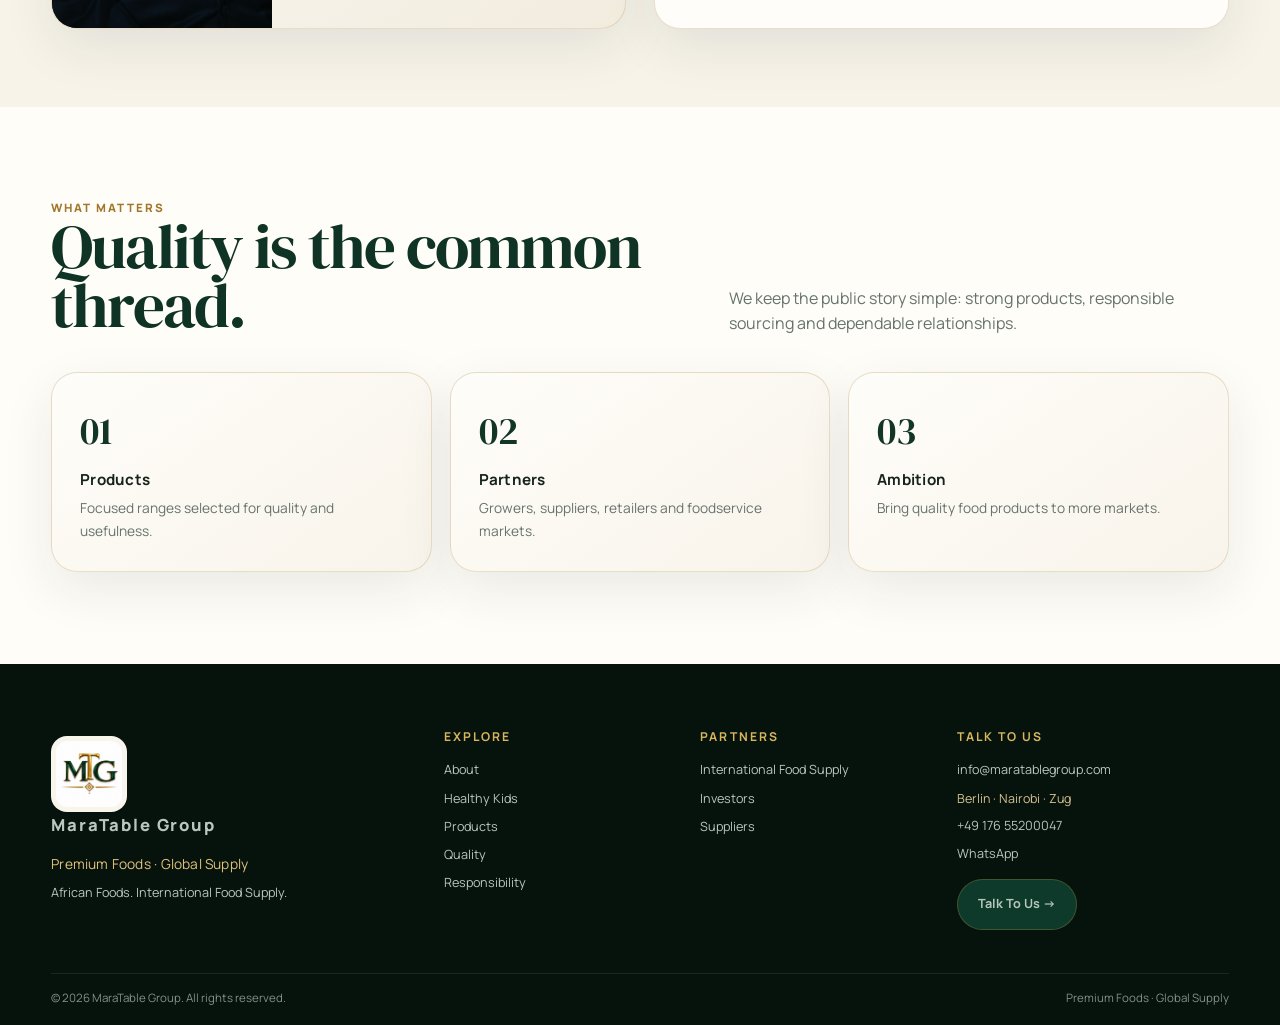
==== commit 65ae1f5a: "Finalize MaraTable client-ready visual and content refinements" ====
--- a/company.html
+++ b/company.html
@@ -38,11 +38,11 @@
   </div>
 </article>
 <article class="executive-card board-member-card">
-  <div class="executive-portrait"><img src="assets/steven-saltzman.webp" alt="Steven Saltzman, Board Chair and Strategic Advisor at MaraTable Group" loading="lazy"></div>
+  <div class="executive-portrait"><img src="assets/steven-saltzman.webp" alt="Steven Saltzmann, Board Member at MaraTable Group" loading="lazy"></div>
   <div class="executive-details">
-    <span class="kicker">Board Chair &amp; Strategic Advisor</span>
-    <h2>Steven Saltzman</h2>
-    <p>Steven brings international experience in media, marketing, and luxury events. He supports MaraTable Group’s strategic direction, brand development, and commercial partnerships.</p>
+    <span class="kicker">Board Member</span>
+    <h2>Steven Saltzmann</h2>
+    <p>Steven shares his experience and provides guidance to MaraTable Group.</p>
     <span class="executive-signature">MARATABLE GROUP</span>
   </div>
 </article>
--- a/styles.css
+++ b/styles.css
@@ -240,26 +240,89 @@
   .language-select{max-width:82px;min-width:70px;font-size:.63rem}
   .nav-inner{gap:6px}
 }
-/* Subtle framing retains the approved photography while keeping photo subjects prominent. */
-.feature-tile img{transform:scale(1.08);object-position:center 62%}
-.feature-tile:hover img{transform:scale(1.13);object-position:center 62%}
+/* Final Nov 16 image framing: full subjects, no blanket zoom or slogan-cropping. */
+.feature-tile img{
+  object-fit:cover;
+  object-position:center center;
+  transform:none;
+}
+.feature-tile:hover img{transform:scale(1.025)}
 .catalog-card{overflow:hidden}
-.catalog-card img{object-position:center 72%;transform:scale(1.05)}
-
-
-/* Branded product artwork contains a repeated top-line slogan. Keep the same approved image files,
-   but frame the photos lower so the embedded banner is kept outside the visible card crop. */
-.feature-tile img[src*="-new."] ,
-.catalog-card img[src*="-new."],
-.hero-image img[src*="-new."]{
-  object-position:50% 100%;
-  transform:scale(1.22);
-  transform-origin:center bottom;
-}
-.feature-tile:hover img[src*="-new."]{transform:scale(1.26);transform-origin:center bottom}
-@media(max-width:560px){
-  .feature-tile img[src*="-new."],
-  .catalog-card img[src*="-new."],
-  .hero-image img[src*="-new."]{transform:scale(1.14);transform-origin:center bottom}
-  .feature-tile:hover img[src*="-new."]{transform:scale(1.16)}
-}
+.catalog-card img{
+  object-fit:cover;
+  object-position:center center;
+  transform:none;
+  transition:transform .35s ease;
+}
+.catalog-card:hover img{transform:scale(1.025)}
+.hero-image img{object-fit:cover;object-position:center center;transform:none}
+.hero-image-main{
+  width:min(78%,440px);
+  height:auto;
+  aspect-ratio:1.48;
+  left:8%;
+  top:145px;
+  border-radius:28px;
+  transform:rotate(0);
+}
+/* Let the full Healthy Kids artwork breathe: retain both children, food and Africa branding. */
+.kids-photo{
+  display:flex;
+  align-items:center;
+  justify-content:center;
+  overflow:hidden;
+  background:#f5f0e6;
+}
+.kids-photo img{
+  display:block;
+  width:100%;
+  height:auto;
+  min-height:0;
+  object-fit:contain;
+  object-position:center;
+  transform:none;
+}
+.healthy-kids-feature .kids-photo img{min-height:0}
+@media(max-width:760px){
+  .kids-photo img{min-height:0}
+}
+@media(max-width:560px){
+  .hero-image-main{
+    width:min(76vw,320px);
+    height:auto;
+    aspect-ratio:1.48;
+    left:10%;
+    top:70px;
+    border-radius:22px;
+  }
+}
+
+/* Nov 16 navigation readability: stronger desktop hierarchy and clearer mobile brand. */
+.nav-links{font-size:.93rem;gap:clamp(18px,1.9vw,29px)}
+.nav-links>a,.nav-item>a{font-size:.93rem}
+.nav-dropdown a{font-size:.88rem}
+.nav-cta{font-size:.93rem;padding:14px 20px}
+.brand .name{font-size:1.04rem}
+@media(max-width:820px){
+  .brand .name{font-size:.94rem;letter-spacing:.085em}
+}
+@media(max-width:560px){
+  .brand .name{font-size:.83rem;letter-spacing:.06em}
+  .nav-inner{gap:9px}
+}
+@media(max-width:370px){
+  .brand .name{font-size:.77rem}
+}
+
+
+/* Healthy Kids photo: clean portrait crop, with both children and fruit kept in frame. */
+.kids-photo{
+  aspect-ratio:4 / 5;
+  align-items:stretch;
+}
+.kids-photo img{
+  width:100%;
+  height:100%;
+  object-fit:cover;
+  object-position:center 42%;
+}
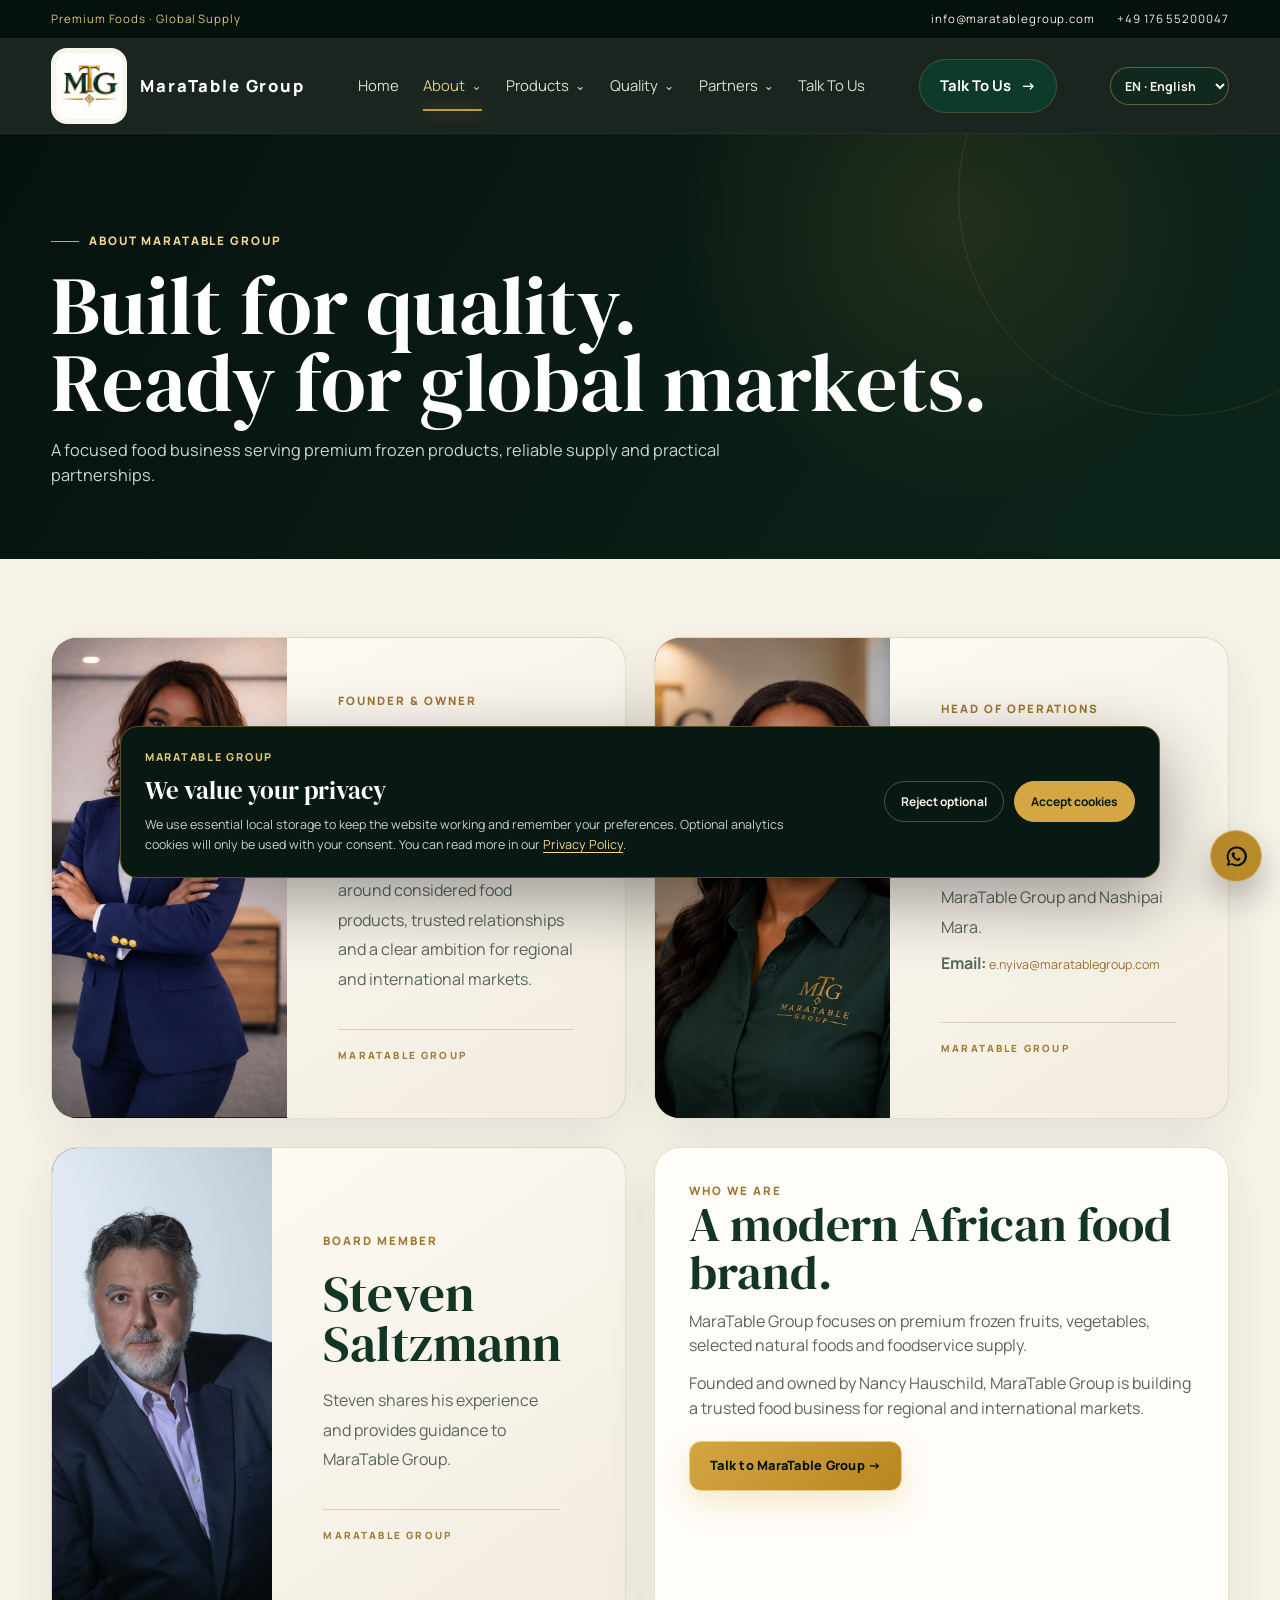
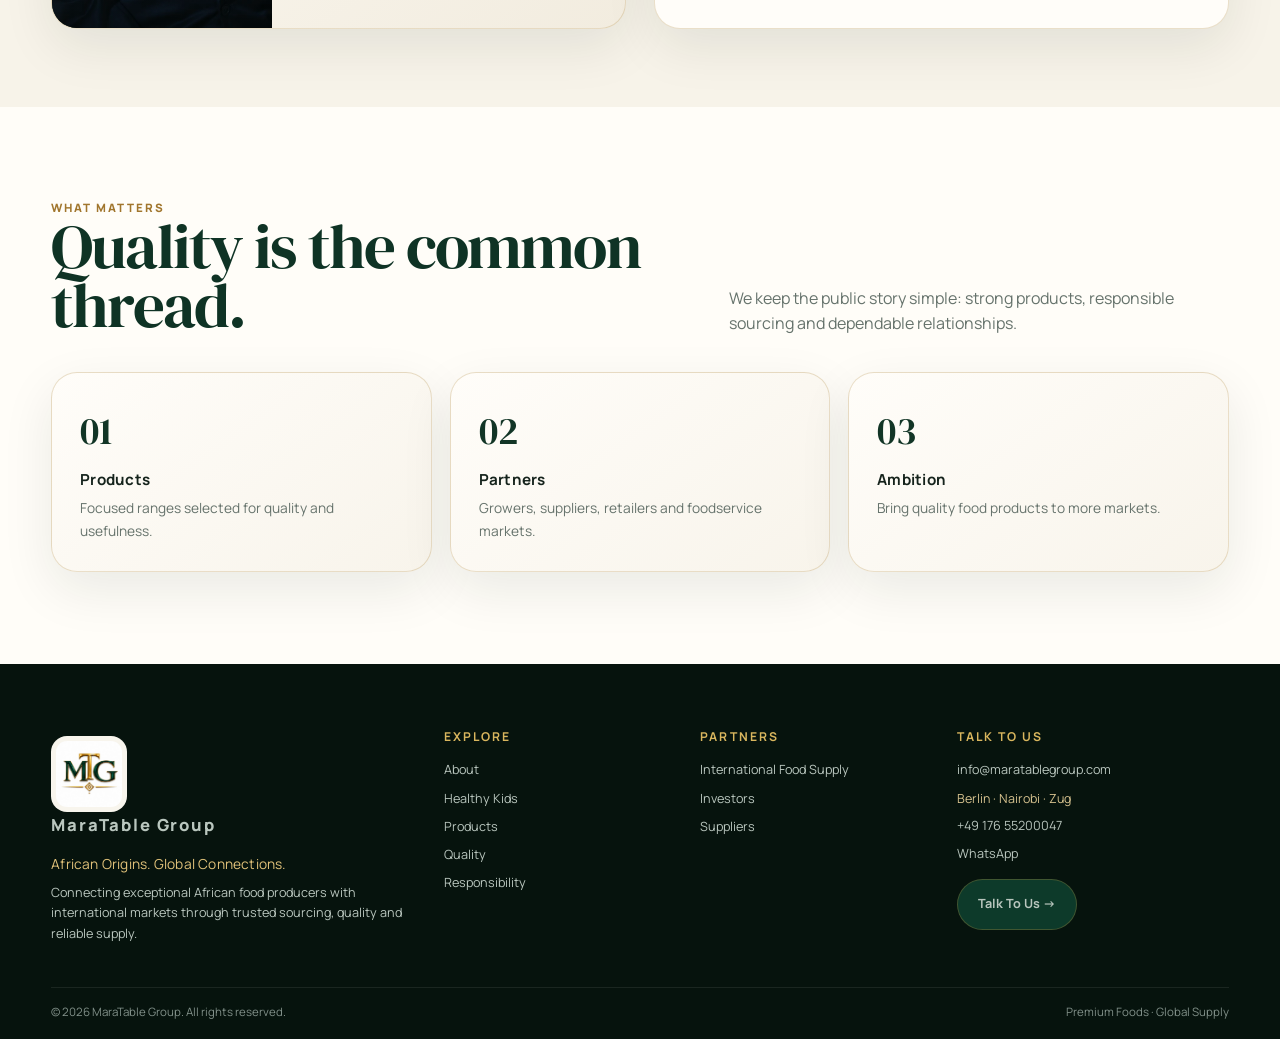
==== commit 27b530da: "Standardize site footer to landing page" ====
--- a/company.html
+++ b/company.html
@@ -49,6 +49,6 @@
 <div class="panel"><div class="kicker">Who we are</div><h2>A modern African food brand.</h2><p>MaraTable Group focuses on premium frozen fruits, vegetables, selected natural foods and foodservice supply.</p><p>Founded and owned by Nancy Hauschild, MaraTable Group is building a trusted food business for regional and international markets.</p><a class="btn primary" href="contact.html" style="margin-top:20px">Talk to MaraTable Group →</a></div></div></section>
 <section class="section light" id="values"><div class="wrap"><div class="section-head"><div><div class="kicker">What matters</div><h2>Quality is the common thread.</h2></div><p>We keep the public story simple: strong products, responsible sourcing and dependable relationships.</p></div><div class="grid-3"><div class="stat-card"><div class="big">01</div><b>Products</b><p>Focused ranges selected for quality and usefulness.</p></div><div class="stat-card"><div class="big">02</div><b>Partners</b><p>Growers, suppliers, retailers and foodservice markets.</p></div><div class="stat-card"><div class="big">03</div><b>Ambition</b><p>Bring quality food products to more markets.</p></div></div></div></section>
 </main>
-<footer class="footer"><div class="wrap footer-grid"><div class="footer-brand-col"><a class="brand footer-brand" href="index.html"><img src="assets/mtg-logo.jpg" alt="MaraTable Group"><span class="name">MaraTable Group</span></a><p class="footer-tagline">Premium Foods · Global Supply</p><p class="footer-description">African Foods. International Food Supply.</p></div><div><h4>Explore</h4><a href="company.html">About</a><a href="healthy-kids.html">Healthy Kids</a><a href="products.html">Products</a><a href="resources.html">Quality</a><a href="responsibility.html">Responsibility</a></div><div><h4>Partners</h4><a href="export.html">International Food Supply</a><a href="investors.html">Investors</a><a href="suppliers.html">Suppliers</a></div><div><h4>Talk To Us</h4><a href="mailto:info@maratablegroup.com">info@maratablegroup.com</a><span class="footer-locations">Berlin · Nairobi · Zug</span><a href="tel:+4917655200047">+49 176 55200047</a><a href="https://wa.me/4917655200047?text=Hello%20MaraTable%20Group%2C%20I%20would%20like%20to%20make%20an%20enquiry." target="_blank" rel="noopener noreferrer">WhatsApp</a><a class="nav-cta" style="margin-top:15px;width:max-content" href="contact.html">Talk To Us →</a></div></div><div class="wrap footer-bottom"><span>© <span data-year></span> MaraTable Group. All rights reserved.</span><span>Premium Foods · Global Supply</span></div></footer>
+<footer class="footer"><div class="wrap footer-grid"><div class="footer-brand-col"><a class="brand footer-brand" href="index.html"><img src="assets/mtg-logo.jpg" alt="MaraTable Group"><span class="name">MaraTable Group</span></a><p class="footer-tagline">African Origins. Global Connections.</p><p class="footer-description">Connecting exceptional African food producers with international markets through trusted sourcing, quality and reliable supply.</p></div><div><h4>Explore</h4><a href="company.html">About</a><a href="healthy-kids.html">Healthy Kids</a><a href="products.html">Products</a><a href="resources.html">Quality</a><a href="responsibility.html">Responsibility</a></div><div><h4>Partners</h4><a href="export.html">International Food Supply</a><a href="investors.html">Investors</a><a href="suppliers.html">Suppliers</a></div><div><h4>Talk To Us</h4><a href="mailto:info@maratablegroup.com">info@maratablegroup.com</a><span class="footer-locations">Berlin · Nairobi · Zug</span><a href="tel:+4917655200047">+49 176 55200047</a><a href="https://wa.me/4917655200047?text=Hello%20MaraTable%20Group%2C%20I%20would%20like%20to%20make%20an%20enquiry." target="_blank" rel="noopener noreferrer">WhatsApp</a><a class="nav-cta" style="margin-top:15px;width:max-content" href="contact.html">Talk To Us →</a></div></div><div class="wrap footer-bottom"><span>© <span data-year></span> MaraTable Group. All rights reserved.</span><span>Premium Foods · Global Supply</span></div></footer>
 <a class="float-wa" href="https://wa.me/4917655200047?text=Hello%20MaraTable%20Group%2C%20I%20would%20like%20to%20make%20an%20enquiry." target="_blank" rel="noopener noreferrer" aria-label="WhatsApp"><svg viewBox="0 0 32 32" width="25" height="25" aria-hidden="true" focusable="false"><path fill="currentColor" d="M16 3.2A12.6 12.6 0 0 0 5.1 22.1L3.5 28l6.1-1.6A12.7 12.7 0 1 0 16 3.2Zm0 22.9a10.2 10.2 0 0 1-5.2-1.4l-.4-.2-3.6.9 1-3.5-.2-.4A10.2 10.2 0 1 1 16 26.1Zm5.6-7.6c-.3-.2-1.8-.9-2.1-1s-.5-.2-.7.2-.8 1-.9 1.2-.3.2-.6.1a8.4 8.4 0 0 1-2.5-1.5 9.3 9.3 0 0 1-1.7-2.1c-.2-.3 0-.5.1-.6l.5-.6c.2-.2.2-.3.3-.5s0-.4 0-.5-.7-1.7-1-2.3c-.2-.5-.5-.4-.7-.4h-.6c-.2 0-.5.1-.8.4s-1.1 1.1-1.1 2.6 1.1 3 1.2 3.2a11.4 11.4 0 0 0 4.4 4c.6.3 1.1.5 1.5.6.6.2 1.2.2 1.7.1.5-.1 1.8-.7 2-1.4.3-.7.3-1.3.2-1.4s-.2-.2-.5-.4Z"/></svg></a>
 <script src="script.js"></script></body></html>
--- a/styles.css
+++ b/styles.css
@@ -4,7 +4,7 @@
 }
 *{box-sizing:border-box;margin:0;padding:0}html{scroll-behavior:smooth}body{font-family:var(--sans);background:var(--cream);color:var(--ink);line-height:1.55;overflow-x:hidden}a{color:inherit;text-decoration:none}img{max-width:100%;display:block}.wrap{width:min(1280px,92vw);margin:0 auto}.gold{color:var(--gold)}
 .topbar{background:#04110c;color:#ddc27e;border-bottom:1px solid rgba(213,167,67,.16);font-size:.72rem;letter-spacing:.08em}.topbar .wrap{height:38px;display:flex;align-items:center;justify-content:space-between;gap:20px}.topbar .right{display:flex;gap:22px;color:#f4eee2}.topbar a:hover{color:var(--gold2)}
-.nav{position:sticky;top:0;z-index:70;background:rgba(7,20,15,.92);backdrop-filter:blur(18px);border-bottom:1px solid rgba(255,255,255,.06)}.nav-inner{height:84px;display:flex;align-items:center;justify-content:space-between;gap:24px}.brand{display:flex;align-items:center;gap:11px;color:#fff}.brand img{width:57px;height:57px;border-radius:14px;object-fit:contain;background:#f8f5ed;padding:5px}.brand .name{font-weight:800;letter-spacing:.16em;font-size:1.02rem}.brand small{display:block;color:var(--gold);letter-spacing:.28em;font-size:.62rem;margin-top:2px}.nav-links{display:flex;align-items:center;gap:28px;color:#f2f0e8;font-size:.84rem}.nav-links a{position:relative;padding:30px 0;opacity:.9}.nav-links a:hover{opacity:1;color:#fff}.nav-links a.active{color:var(--gold2)}.nav-links a.active:after{content:"";position:absolute;left:0;right:0;bottom:17px;height:2px;background:var(--gold);box-shadow:0 0 16px rgba(213,167,67,.6)}.nav-cta{display:inline-flex;align-items:center;gap:10px;background:#0d3a2a;border:1px solid var(--line);color:#fff;padding:12px 18px;border-radius:999px;font-weight:700;font-size:.8rem}.nav-cta:hover{transform:translateY(-1px);box-shadow:0 12px 26px rgba(0,0,0,.25)}.menu{display:none;background:none;border:0;color:#fff;font-size:28px}
+.nav{position:sticky;top:0;z-index:70;background:rgba(7,20,15,.92);backdrop-filter:blur(18px);border-bottom:1px solid rgba(255,255,255,.06)}.nav-inner{height:84px;display:flex;align-items:center;justify-content:space-between;gap:24px}.brand{display:flex;align-items:center;gap:11px;color:#fff}.brand img{width:57px;height:57px;border-radius:14px;object-fit:contain;background:#f8f5ed;padding:5px}.brand .name{font-weight:800;letter-spacing:.16em;font-size:1.02rem}.brand small{display:block;color:var(--gold);letter-spacing:.28em;font-size:.62rem;margin-top:2px}.nav-links{display:flex;align-items:center;gap:22px;color:#f2f0e8;font-size:.96rem}.nav-links a{position:relative;padding:30px 0;opacity:.9}.nav-links a:hover{opacity:1;color:#fff}.nav-links a.active{color:var(--gold2)}.nav-links a.active:after{content:"";position:absolute;left:0;right:0;bottom:17px;height:2px;background:var(--gold);box-shadow:0 0 16px rgba(213,167,67,.6)}.nav-cta{display:inline-flex;align-items:center;gap:10px;background:#0d3a2a;border:1px solid var(--line);color:#fff;padding:12px 18px;border-radius:999px;font-weight:700;font-size:.88rem}.nav-cta:hover{transform:translateY(-1px);box-shadow:0 12px 26px rgba(0,0,0,.25)}.menu{display:none;background:none;border:0;color:#fff;font-size:28px}
 .drawer{display:none;background:#071912;border-top:1px solid rgba(255,255,255,.06)}.drawer.open{display:grid;padding:15px 4vw 22px;grid-template-columns:repeat(2,1fr);gap:8px}.drawer a{padding:12px 8px;border:1px solid rgba(255,255,255,.06);border-radius:12px;color:#fff}
 .hero{position:relative;overflow:hidden;background:radial-gradient(circle at 73% 55%,rgba(213,167,67,.15),transparent 26%),linear-gradient(100deg,#04110c 0%,#0a2017 48%,#0e2b1f 100%);color:#fff}.hero-grid{display:grid;grid-template-columns:48% 52%;min-height:615px;align-items:stretch}.hero-copy{padding:76px 0 54px;display:flex;flex-direction:column;justify-content:center;position:relative;z-index:4}.eyebrow{display:inline-flex;align-items:center;gap:10px;color:var(--gold2);font-size:.73rem;letter-spacing:.16em;font-weight:800;text-transform:uppercase}.eyebrow:before{content:"";width:28px;height:1px;background:var(--gold)}.hero h1{font-family:var(--display);font-weight:400;font-size:clamp(4rem,6vw,6.1rem);line-height:.94;letter-spacing:-.04em;margin:18px 0 20px;max-width:680px}.hero h1 span{color:var(--gold2)}.hero p{max-width:560px;color:#d7ded9;font-size:1.05rem;line-height:1.65}.actions{display:flex;gap:14px;margin:28px 0 28px}.btn{display:inline-flex;align-items:center;justify-content:center;gap:12px;border-radius:12px;padding:14px 20px;font-weight:800;font-size:.8rem;letter-spacing:.02em;border:1px solid rgba(255,255,255,.22);transition:.25s ease}.btn.primary{background:linear-gradient(135deg,#d3a642,#b98621);color:#06120e;border-color:#f2cf77;box-shadow:0 12px 30px rgba(213,167,67,.24)}.btn.secondary{background:rgba(255,255,255,.02);color:#fff;border-color:var(--gold)}.btn:hover{transform:translateY(-2px);box-shadow:0 14px 30px rgba(0,0,0,.22)}
 .hero-meta{display:grid;grid-template-columns:repeat(4,1fr);gap:12px;max-width:670px;padding-top:14px;border-top:1px solid rgba(255,255,255,.09)}.hero-meta .item{display:flex;align-items:flex-start;gap:10px}.hero-meta .icon{width:34px;height:34px;border:1px solid var(--gold);border-radius:50%;display:grid;place-items:center;color:var(--gold2);font-size:.78rem;flex:0 0 auto}.hero-meta b{font-size:.75rem;line-height:1.2;display:block}.hero-meta small{display:block;color:#aebbb3;font-size:.64rem;margin-top:4px;line-height:1.35}
@@ -16,10 +16,10 @@
 .band{background:var(--bg);color:#fff;padding:56px 0}.band-grid{display:grid;grid-template-columns:repeat(4,1fr);gap:18px}.band-card{border:1px solid rgba(255,255,255,.1);background:linear-gradient(180deg,rgba(255,255,255,.02),rgba(255,255,255,.01));border-radius:20px;padding:22px;display:flex;gap:14px;align-items:flex-start}.band-card .ico{width:40px;height:40px;border:1px solid var(--gold);border-radius:50%;display:grid;place-items:center;color:var(--gold2);flex:0 0 auto}.band-card b{font-size:.84rem}.band-card p{color:#aeb9b2;font-size:.68rem;margin-top:4px}
 .split-feature{display:grid;grid-template-columns:1.05fr .95fr;background:var(--bg);color:#fff;border-radius:26px;overflow:hidden;box-shadow:var(--shadow)}.split-feature .visual{min-height:460px}.split-feature .visual img{width:100%;height:100%;object-fit:cover}.split-feature .copy{padding:60px;display:flex;flex-direction:column;justify-content:center}.split-feature .copy h2{color:#fff}.split-feature .copy p{color:#c7d0cb;max-width:500px;margin:18px 0 25px}.mini-points{display:grid;grid-template-columns:repeat(2,1fr);gap:12px;margin-top:6px}.mini-point{border-top:1px solid rgba(255,255,255,.1);padding-top:14px}.mini-point b{font-size:.78rem}.mini-point p{font-size:.65rem;margin:4px 0 0;color:#9aaba1}
 .page-hero{background:radial-gradient(circle at 75% 20%,rgba(213,167,67,.12),transparent 28%),linear-gradient(120deg,#06120e,#0c251a);color:#fff;padding:90px 0 70px;position:relative;overflow:hidden}.page-hero:after{content:"";position:absolute;width:440px;height:440px;border:1px solid rgba(213,167,67,.15);border-radius:50%;right:-120px;top:-160px}.page-hero h1{font-family:var(--display);font-weight:400;font-size:clamp(3.5rem,6vw,5.5rem);line-height:.95;margin-top:16px}.page-hero p{max-width:720px;color:#cad5cf;margin-top:16px;font-size:1.02rem}
-.content{padding:78px 0}.content-grid{display:grid;grid-template-columns:1fr 1fr;gap:28px}.panel{background:#fff;border:1px solid #eadfca;border-radius:26px;box-shadow:0 18px 55px rgba(20,42,33,.06);padding:34px}.panel h2,.panel h3{font-family:var(--display);font-weight:400;color:#123526}.panel h2{font-size:2.7rem;line-height:1}.panel h3{font-size:2rem;line-height:1.05}.panel p{color:#59665f;margin-top:13px}.media-card{overflow:hidden;border-radius:26px;background:#0b241a;box-shadow:var(--shadow)}.media-card img{width:100%;height:100%;min-height:430px;object-fit:cover}.grid-3{display:grid;grid-template-columns:repeat(3,1fr);gap:18px}.grid-4{display:grid;grid-template-columns:repeat(4,1fr);gap:18px}.stat-card{background:#fff;border:1px solid #eadfca;border-radius:22px;padding:24px}.stat-card .big{font-family:var(--display);font-size:2.8rem;color:#123526}.stat-card b{display:block;margin-top:8px}.stat-card p{font-size:.75rem;color:#66736c;margin-top:4px}.product-list{display:grid;grid-template-columns:repeat(3,1fr);gap:18px}.catalog-card{background:#fff;border:1px solid #e8deca;border-radius:24px;overflow:hidden;box-shadow:0 16px 40px rgba(20,42,33,.06)}.catalog-card img{width:100%;height:240px;object-fit:cover}.catalog-card .body{padding:20px}.catalog-card h3{font-family:var(--display);font-size:1.8rem;color:#153526}.catalog-card p{font-size:.8rem;color:#66736c;margin-top:8px}.catalog-card .tag{display:inline-block;margin-top:14px;color:#9f762f;border:1px solid #dcc48d;padding:6px 10px;border-radius:999px;font-size:.61rem;font-weight:800;text-transform:uppercase;letter-spacing:.12em}.contact-layout{display:grid;grid-template-columns:1.1fr .9fr;gap:22px}.contact-card{background:#0a2419;color:#fff;border-radius:28px;padding:34px;box-shadow:var(--shadow)}.contact-row{display:flex;gap:12px;align-items:center;padding:15px 0;border-bottom:1px solid rgba(255,255,255,.09);color:#e1e8e3}.contact-form{display:grid;gap:12px}.contact-form label{font-size:.72rem;font-weight:800;color:#31443a}.contact-form input,.contact-form textarea,.contact-form select{width:100%;padding:14px 15px;border-radius:12px;border:1px solid #dcd1ba;background:#fff;font:inherit}.contact-form textarea{min-height:160px;resize:vertical}
+.content{padding:78px 0}.content-grid{display:grid;grid-template-columns:1fr 1fr;gap:28px}.panel{background:#fff;border:1px solid #eadfca;border-radius:26px;box-shadow:0 18px 55px rgba(20,42,33,.06);padding:34px}.panel h2,.panel h3{font-family:var(--display);font-weight:400;color:#123526}.panel h2{font-size:2.7rem;line-height:1}.panel h3{font-size:2rem;line-height:1.05}.panel p{color:#59665f;margin-top:13px}.media-card{overflow:hidden;border-radius:26px;background:#0b241a;box-shadow:var(--shadow)}.media-card img{width:100%;height:100%;min-height:430px;object-fit:cover}.grid-3{display:grid;grid-template-columns:repeat(3,1fr);gap:18px}.grid-4{display:grid;grid-template-columns:repeat(4,1fr);gap:18px}.stat-card{background:#fff;border:1px solid #eadfca;border-radius:22px;padding:24px}.stat-card .big{font-family:var(--display);font-size:2.8rem;color:#123526}.stat-card b{display:block;margin-top:8px}.stat-card p{font-size:.75rem;color:#66736c;margin-top:4px}.product-list{display:grid;grid-template-columns:repeat(3,1fr);gap:18px}.catalog-card{background:#fff;border:1px solid #e8deca;border-radius:24px;overflow:hidden;box-shadow:0 16px 40px rgba(20,42,33,.06)}.catalog-card img{display:block;width:100%;height:240px;object-fit:contain;background:#f7f5ed}.catalog-card .body{padding:20px}.catalog-card h3{font-family:var(--display);font-size:1.8rem;color:#153526}.catalog-card p{font-size:.8rem;color:#66736c;margin-top:8px}.catalog-card .tag{display:inline-block;margin-top:14px;color:#9f762f;border:1px solid #dcc48d;padding:6px 10px;border-radius:999px;font-size:.61rem;font-weight:800;text-transform:uppercase;letter-spacing:.12em}.contact-layout{display:grid;grid-template-columns:1.1fr .9fr;gap:22px}.contact-card{background:#0a2419;color:#fff;border-radius:28px;padding:34px;box-shadow:var(--shadow)}.contact-row{display:flex;gap:12px;align-items:center;padding:15px 0;border-bottom:1px solid rgba(255,255,255,.09);color:#e1e8e3}.contact-form{display:grid;gap:12px}.contact-form label{font-size:.72rem;font-weight:800;color:#31443a}.contact-form input,.contact-form textarea,.contact-form select{width:100%;padding:14px 15px;border-radius:12px;border:1px solid #dcd1ba;background:#fff;font:inherit}.contact-form textarea{min-height:160px;resize:vertical}
 .footer{background:#06130d;color:#fff;padding:64px 0 18px}.footer-grid{display:grid;grid-template-columns:1.6fr 1fr 1fr 1.2fr;gap:30px}.footer .brand{margin-bottom:15px}.footer h4{font-size:.68rem;letter-spacing:.17em;text-transform:uppercase;color:#d9b65e;margin-bottom:14px}.footer a,.footer p{color:#b9c6be;font-size:.73rem;display:block;margin:8px 0}.footer a:hover{color:#fff}.footer-bottom{margin-top:35px;padding-top:15px;border-top:1px solid rgba(255,255,255,.08);color:#819089;font-size:.66rem;display:flex;justify-content:space-between;gap:20px}.float-wa{position:fixed;right:18px;bottom:18px;width:52px;height:52px;border-radius:50%;display:grid;place-items:center;background:#b98a2a;color:#06120e;font-weight:900;z-index:80;box-shadow:0 16px 35px rgba(0,0,0,.28)}
 .fade{animation:fade .8s ease both}@keyframes fade{from{opacity:0;transform:translateY(12px)}to{opacity:1;transform:none}}
-@media(max-width:1100px){.nav-links{gap:18px}.nav-links a{font-size:.75rem}.hero-grid{grid-template-columns:1fr}.hero-copy{padding:64px 0 42px}.hero-stage{min-height:560px}.products-rail{grid-template-columns:repeat(3,1fr)}.band-grid{grid-template-columns:repeat(2,1fr)}.grid-4{grid-template-columns:repeat(2,1fr)}.product-list{grid-template-columns:repeat(2,1fr)}}
+@media(max-width:1100px){.nav-links{gap:15px}.nav-links a{font-size:.84rem}.hero-grid{grid-template-columns:1fr}.hero-copy{padding:64px 0 42px}.hero-stage{min-height:560px}.products-rail{grid-template-columns:repeat(3,1fr)}.band-grid{grid-template-columns:repeat(2,1fr)}.grid-4{grid-template-columns:repeat(2,1fr)}.product-list{grid-template-columns:repeat(2,1fr)}}
 @media(max-width:820px){.topbar .right{display:none}.nav-links,.nav-cta{display:none}.menu{display:block}.hero h1{font-size:clamp(3.5rem,12vw,5.2rem)}.hero-meta{grid-template-columns:repeat(2,1fr)}.hero-stage{min-height:510px}.hero-card{width:205px}.hero-card img{height:150px}.section-head{align-items:flex-start;flex-direction:column}.split-feature,.content-grid,.contact-layout{grid-template-columns:1fr}.split-feature .copy{padding:40px}.media-card img{min-height:350px}.footer-grid{grid-template-columns:repeat(2,1fr)}}
 @media(max-width:560px){.wrap{width:min(100% - 28px,1280px)}.nav-inner{height:72px}.brand img{width:48px;height:48px}.brand .name{font-size:.9rem}.hero-copy{padding:52px 0 34px}.hero h1{font-size:clamp(3rem,15vw,4.2rem)}.hero p{font-size:.9rem}.actions{flex-direction:column;align-items:flex-start}.hero-meta{gap:10px}.hero-stage{min-height:430px}.hero-stage:before{width:390px;height:390px}.hero-stage:after{width:580px;height:580px}.hero-card{width:155px;border-radius:18px}.hero-card img{height:110px}.hero-card .hc-body{padding:11px}.hero-card h3{font-size:.82rem}.hero-card p{font-size:.56rem}.hero-dots{right:50%;transform:translateX(50%)}.section{padding:70px 0}.products-rail{display:flex;overflow:auto;scroll-snap-type:x mandatory;padding-bottom:8px}.product-card{min-width:78vw;scroll-snap-align:start}.band-grid,.grid-3,.grid-4,.product-list,.footer-grid{grid-template-columns:1fr}.page-hero{padding:68px 0 52px}.page-hero h1{font-size:clamp(3rem,13vw,4.2rem)}.panel{padding:24px}.split-feature .copy{padding:32px 24px}.mini-points{grid-template-columns:1fr}.footer-bottom{flex-direction:column}.drawer.open{grid-template-columns:1fr}}
 
@@ -37,7 +37,7 @@
 .hero-image{position:absolute;overflow:hidden;background:#133b2b;box-shadow:0 34px 100px rgba(0,0,0,.42);border:1px solid rgba(255,255,255,.12)}.hero-image img{width:100%;height:100%;object-fit:cover}.hero-image-main{width:360px;height:470px;left:18%;top:90px;border-radius:180px 180px 26px 26px;transform:rotate(3deg);z-index:2}.hero-image-main:after{content:"";position:absolute;inset:0;background:linear-gradient(180deg,transparent 55%,rgba(4,17,12,.28))}
 .hero-image-mango{width:185px;height:225px;right:2%;top:58px;border-radius:24px;transform:rotate(8deg);z-index:3}.hero-image-pine{width:200px;height:210px;right:0;bottom:62px;border-radius:24px;transform:rotate(-7deg);z-index:4}.hero-stamp{position:absolute;left:5%;bottom:80px;width:115px;height:115px;border:1px solid var(--gold);border-radius:50%;display:grid;place-items:center;text-align:center;font-size:.63rem;letter-spacing:.17em;color:var(--gold2);line-height:1.55;transform:rotate(-11deg);z-index:5}.hero-stamp span{font-size:1.1rem}.hero-note{position:absolute;right:5%;top:310px;color:#e6d49b;font-size:.58rem;letter-spacing:.18em;line-height:1.7;writing-mode:vertical-rl}
 .statement{padding:145px 0 125px;background:#f7f3e9}.statement-grid{display:grid;grid-template-columns:22% 1.1fr .85fr;gap:35px;align-items:start}.statement h2{font-family:var(--display);font-size:clamp(3.7rem,6vw,6.5rem);line-height:.9;letter-spacing:-.055em;color:#123526;font-weight:400}.statement p{font-size:1rem;color:#65736b;line-height:1.8;padding-top:18px;max-width:440px}
-.product-editorial{padding:110px 0;background:#fffdf8}.editorial-head{margin-bottom:42px}.editorial-grid{display:grid;grid-template-columns:1.35fr .85fr .85fr;gap:16px}.feature-tile{position:relative;min-height:560px;border-radius:28px;overflow:hidden;background:#143b2b;color:#fff;display:block}.feature-tile img{width:100%;height:100%;position:absolute;inset:0;object-fit:cover;transition:transform 1s cubic-bezier(.2,.8,.2,1)}.feature-tile:after{content:"";position:absolute;inset:0;background:linear-gradient(180deg,rgba(4,17,12,.03) 30%,rgba(4,17,12,.88) 100%)}.feature-tile>div{position:absolute;inset:auto 28px 28px;z-index:2}.feature-tile span{font-size:.62rem;text-transform:uppercase;letter-spacing:.17em;color:#ecd99f}.feature-tile h3{font-family:var(--display);font-size:clamp(2.2rem,3.5vw,4rem);line-height:.88;font-weight:400;margin:12px 0 22px}.feature-tile b{font-size:.72rem;border-bottom:1px solid rgba(255,255,255,.5);padding-bottom:5px}.feature-tile:hover img{transform:scale(1.06)}.fruit-tile{min-height:600px}.veg-tile{margin-top:72px;min-height:455px}.honey-tile{min-height:455px;margin-top:135px}
+.product-editorial{padding:110px 0;background:#fffdf8}.editorial-head{margin-bottom:42px}.editorial-grid{display:grid;grid-template-columns:1.35fr .85fr .85fr;gap:16px}.feature-tile{position:relative;min-height:560px;border-radius:28px;overflow:hidden;background:#143b2b;color:#fff;display:block}.feature-tile img{width:100%;height:100%;position:absolute;inset:0;object-fit:contain;background:#f7f5ed;transition:transform 1s cubic-bezier(.2,.8,.2,1)}.feature-tile:after{content:"";position:absolute;inset:0;background:linear-gradient(180deg,rgba(4,17,12,.03) 30%,rgba(4,17,12,.88) 100%)}.feature-tile>div{position:absolute;inset:auto 28px 28px;z-index:2}.feature-tile span{font-size:.62rem;text-transform:uppercase;letter-spacing:.17em;color:#ecd99f}.feature-tile h3{font-family:var(--display);font-size:clamp(2.2rem,3.5vw,4rem);line-height:.88;font-weight:400;margin:12px 0 22px}.feature-tile b{font-size:.72rem;border-bottom:1px solid rgba(255,255,255,.5);padding-bottom:5px}.feature-tile:hover img{transform:scale(1.06)}.fruit-tile{min-height:600px}.veg-tile{margin-top:72px;min-height:455px}.honey-tile{min-height:455px;margin-top:135px}
 .dark-editorial{background:#07170f;padding:110px 0}.dark-grid{display:grid;grid-template-columns:.9fr 1.1fr;gap:80px;align-items:center}.dark-copy h2{font-family:var(--display);font-size:clamp(4rem,6vw,6.8rem);font-weight:400;line-height:.88;color:#fff;letter-spacing:-.055em;margin:22px 0}.dark-copy h2 em{font-style:italic;color:var(--gold2)}.dark-copy p{color:#aebbb3;line-height:1.8;max-width:520px;margin-bottom:30px}.dark-image{height:580px;position:relative;border-radius:28px;overflow:hidden}.dark-image img{width:100%;height:100%;object-fit:cover}.dark-image:after{content:"";position:absolute;inset:0;background:linear-gradient(90deg,rgba(0,0,0,.22),transparent)}.image-caption{position:absolute;left:28px;bottom:26px;color:#fff;font-size:.66rem;letter-spacing:.19em;line-height:1.6;z-index:2}
 .category-strip{padding:95px 0;background:#e9e1d2}.category-strip-grid{display:grid;grid-template-columns:repeat(4,1fr);gap:1px;background:#cfc3ad}.category-strip-grid>div{background:#e9e1d2;padding:28px 25px 42px;min-height:220px;transition:.3s}.category-strip-grid>div:hover{background:#ded3bd;transform:translateY(-5px)}.category-strip span{font-size:.65rem;color:#a1762d;letter-spacing:.14em}.category-strip h3{font-family:var(--display);font-weight:400;color:#123526;font-size:2.5rem;line-height:.95;margin-top:42px}
 .partner-call{padding:120px 0;background:#fffdf8}.partner-box{border-top:1px solid #d7c8ac;border-bottom:1px solid #d7c8ac;padding:75px 0;display:grid;grid-template-columns:1.2fr .8fr;gap:50px;align-items:end}.partner-box h2{font-family:var(--display);font-size:clamp(3.5rem,6vw,6.5rem);font-weight:400;line-height:.9;letter-spacing:-.05em;color:#123526;margin-top:15px}.partner-side p{color:#65736b;line-height:1.8;margin-bottom:24px;max-width:410px}
@@ -255,16 +255,6 @@
   transition:transform .35s ease;
 }
 .catalog-card:hover img{transform:scale(1.025)}
-.hero-image img{object-fit:cover;object-position:center center;transform:none}
-.hero-image-main{
-  width:min(78%,440px);
-  height:auto;
-  aspect-ratio:1.48;
-  left:8%;
-  top:145px;
-  border-radius:28px;
-  transform:rotate(0);
-}
 /* Let the full Healthy Kids artwork breathe: retain both children, food and Africa branding. */
 .kids-photo{
   display:flex;
@@ -286,17 +276,6 @@
 @media(max-width:760px){
   .kids-photo img{min-height:0}
 }
-@media(max-width:560px){
-  .hero-image-main{
-    width:min(76vw,320px);
-    height:auto;
-    aspect-ratio:1.48;
-    left:10%;
-    top:70px;
-    border-radius:22px;
-  }
-}
-
 /* Nov 16 navigation readability: stronger desktop hierarchy and clearer mobile brand. */
 .nav-links{font-size:.93rem;gap:clamp(18px,1.9vw,29px)}
 .nav-links>a,.nav-item>a{font-size:.93rem}
